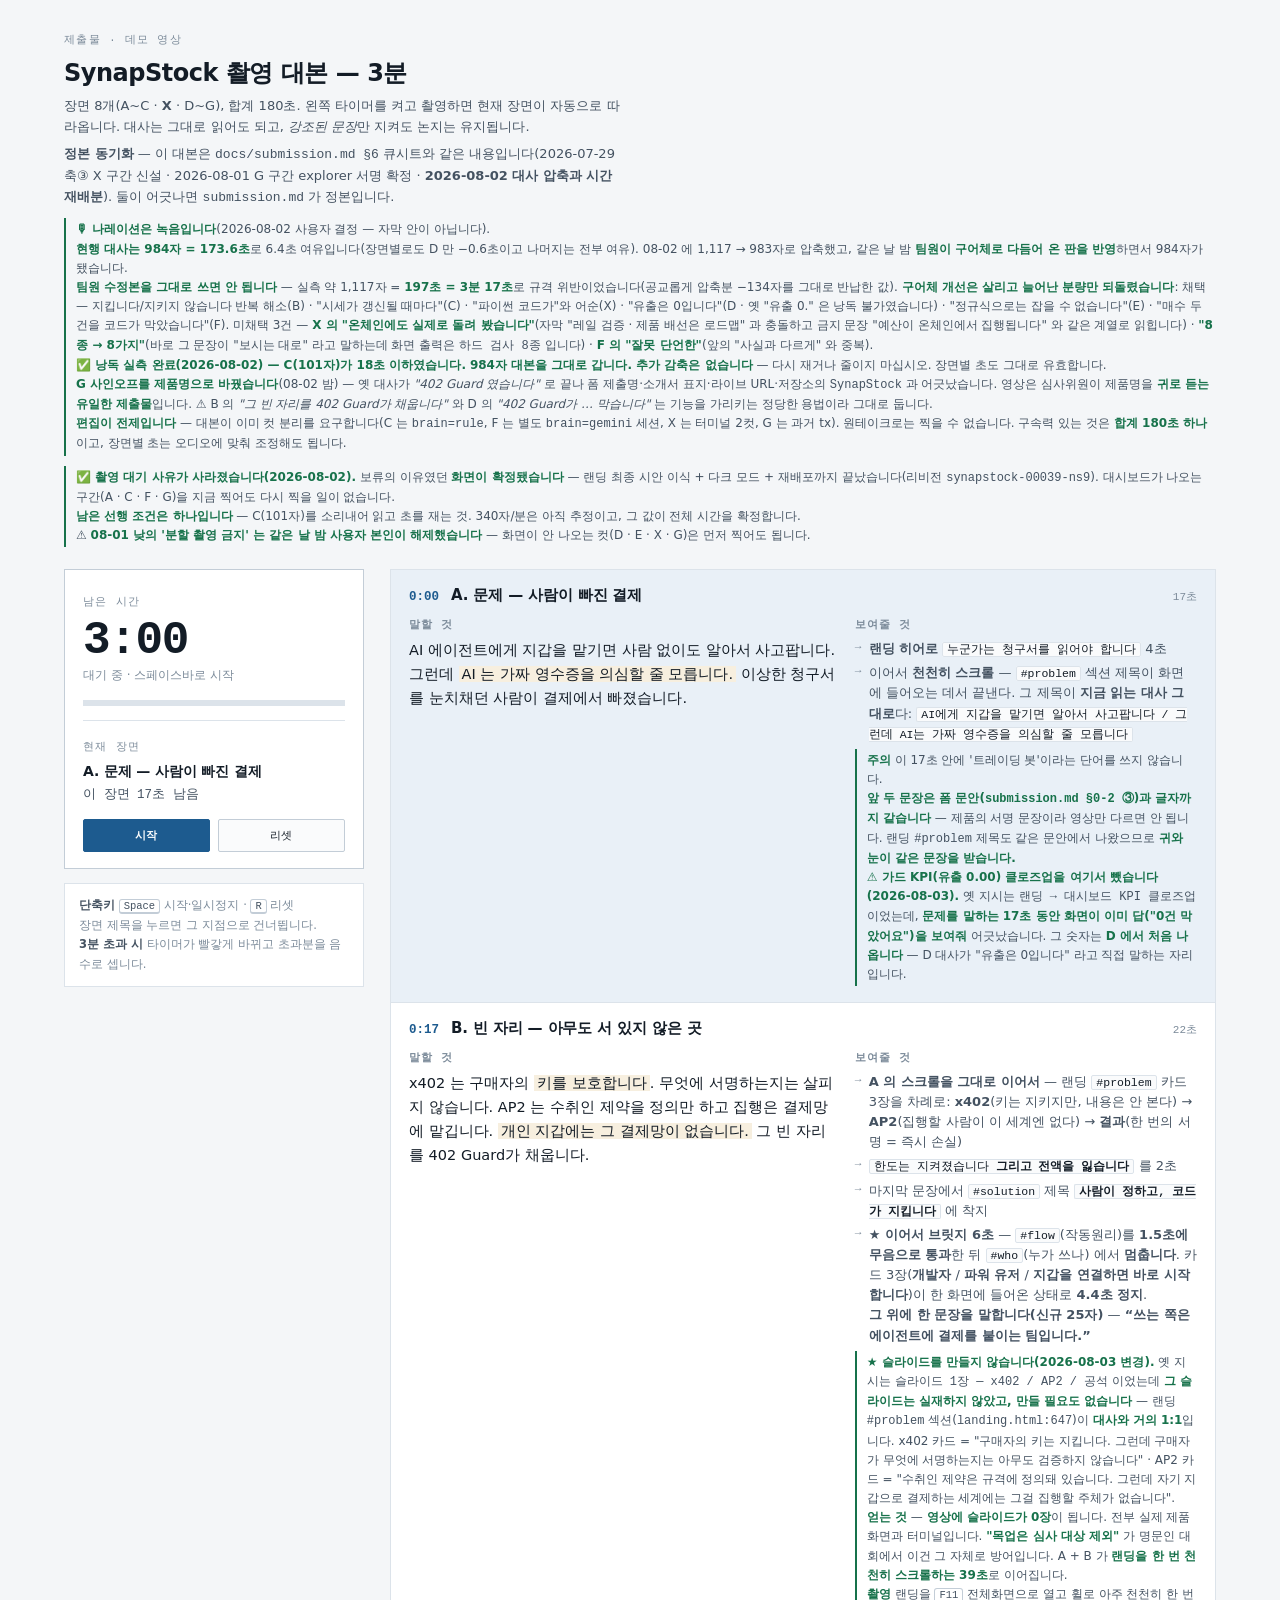
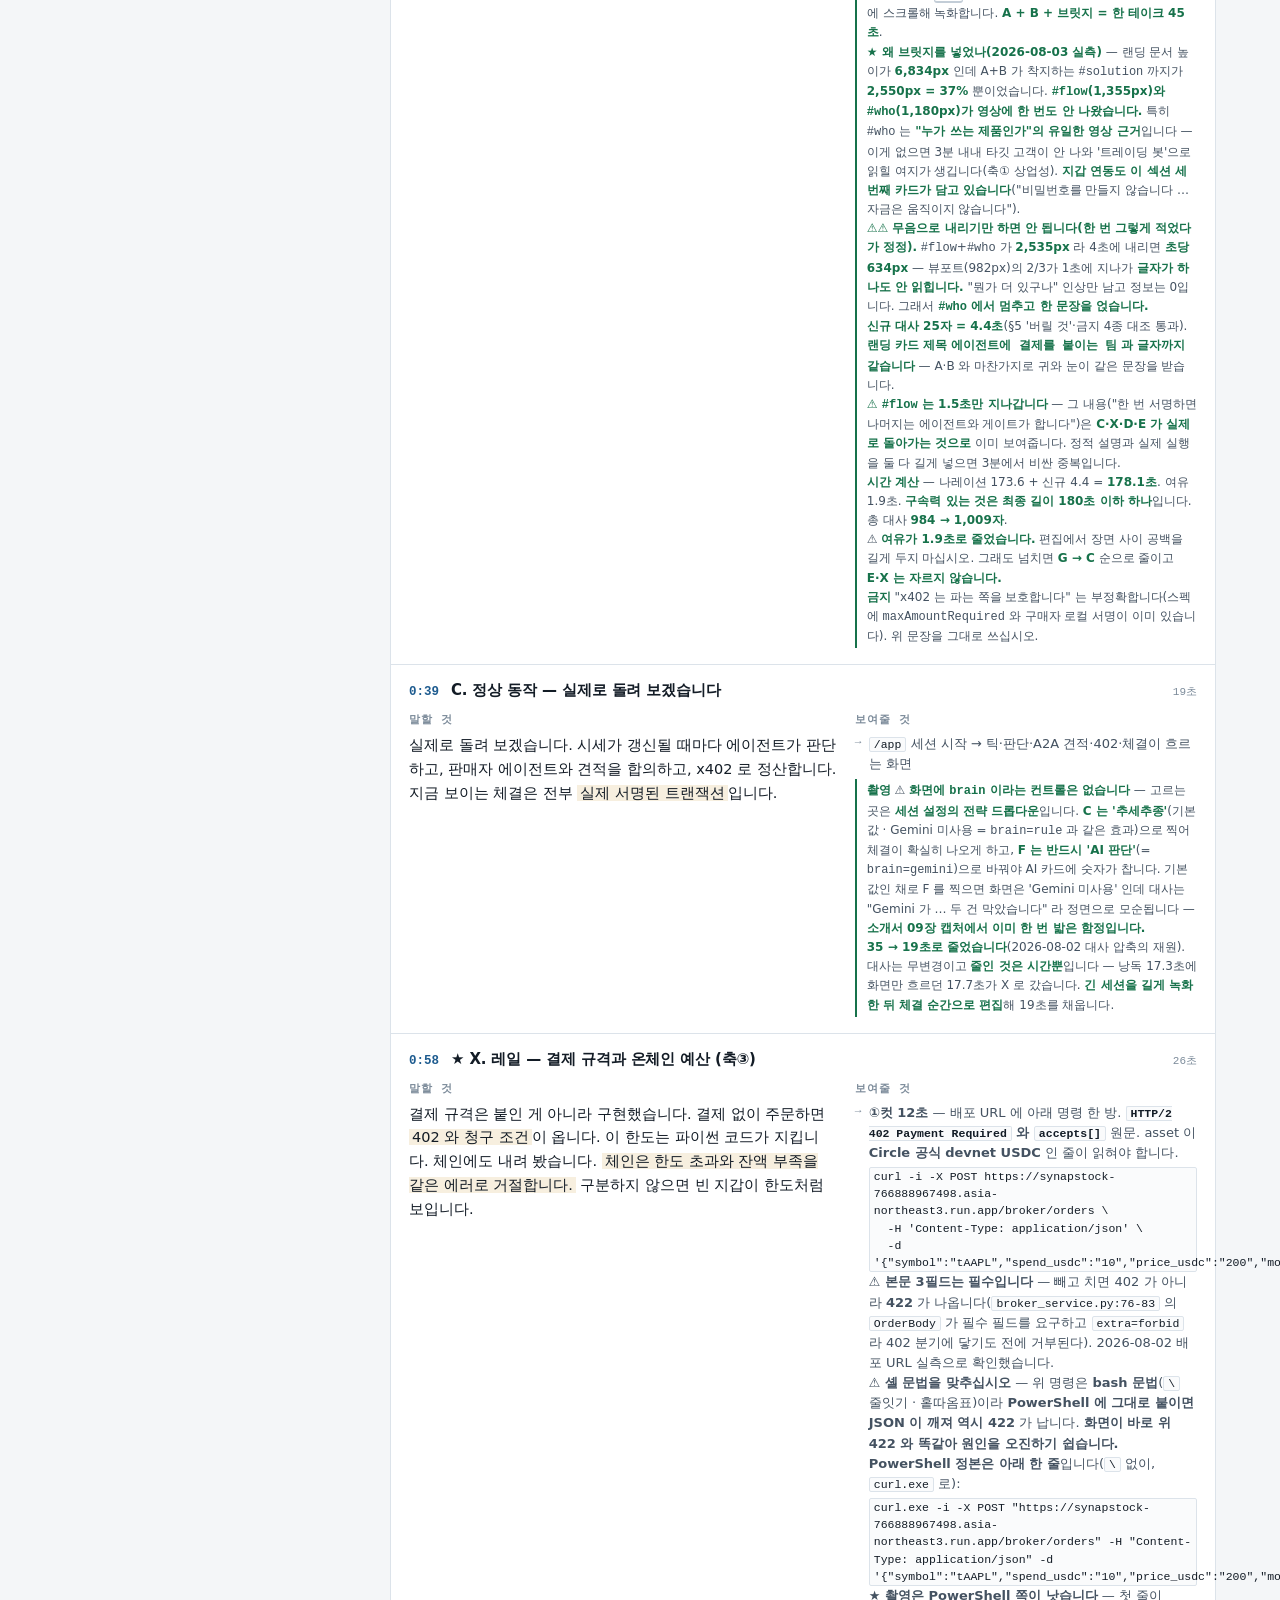
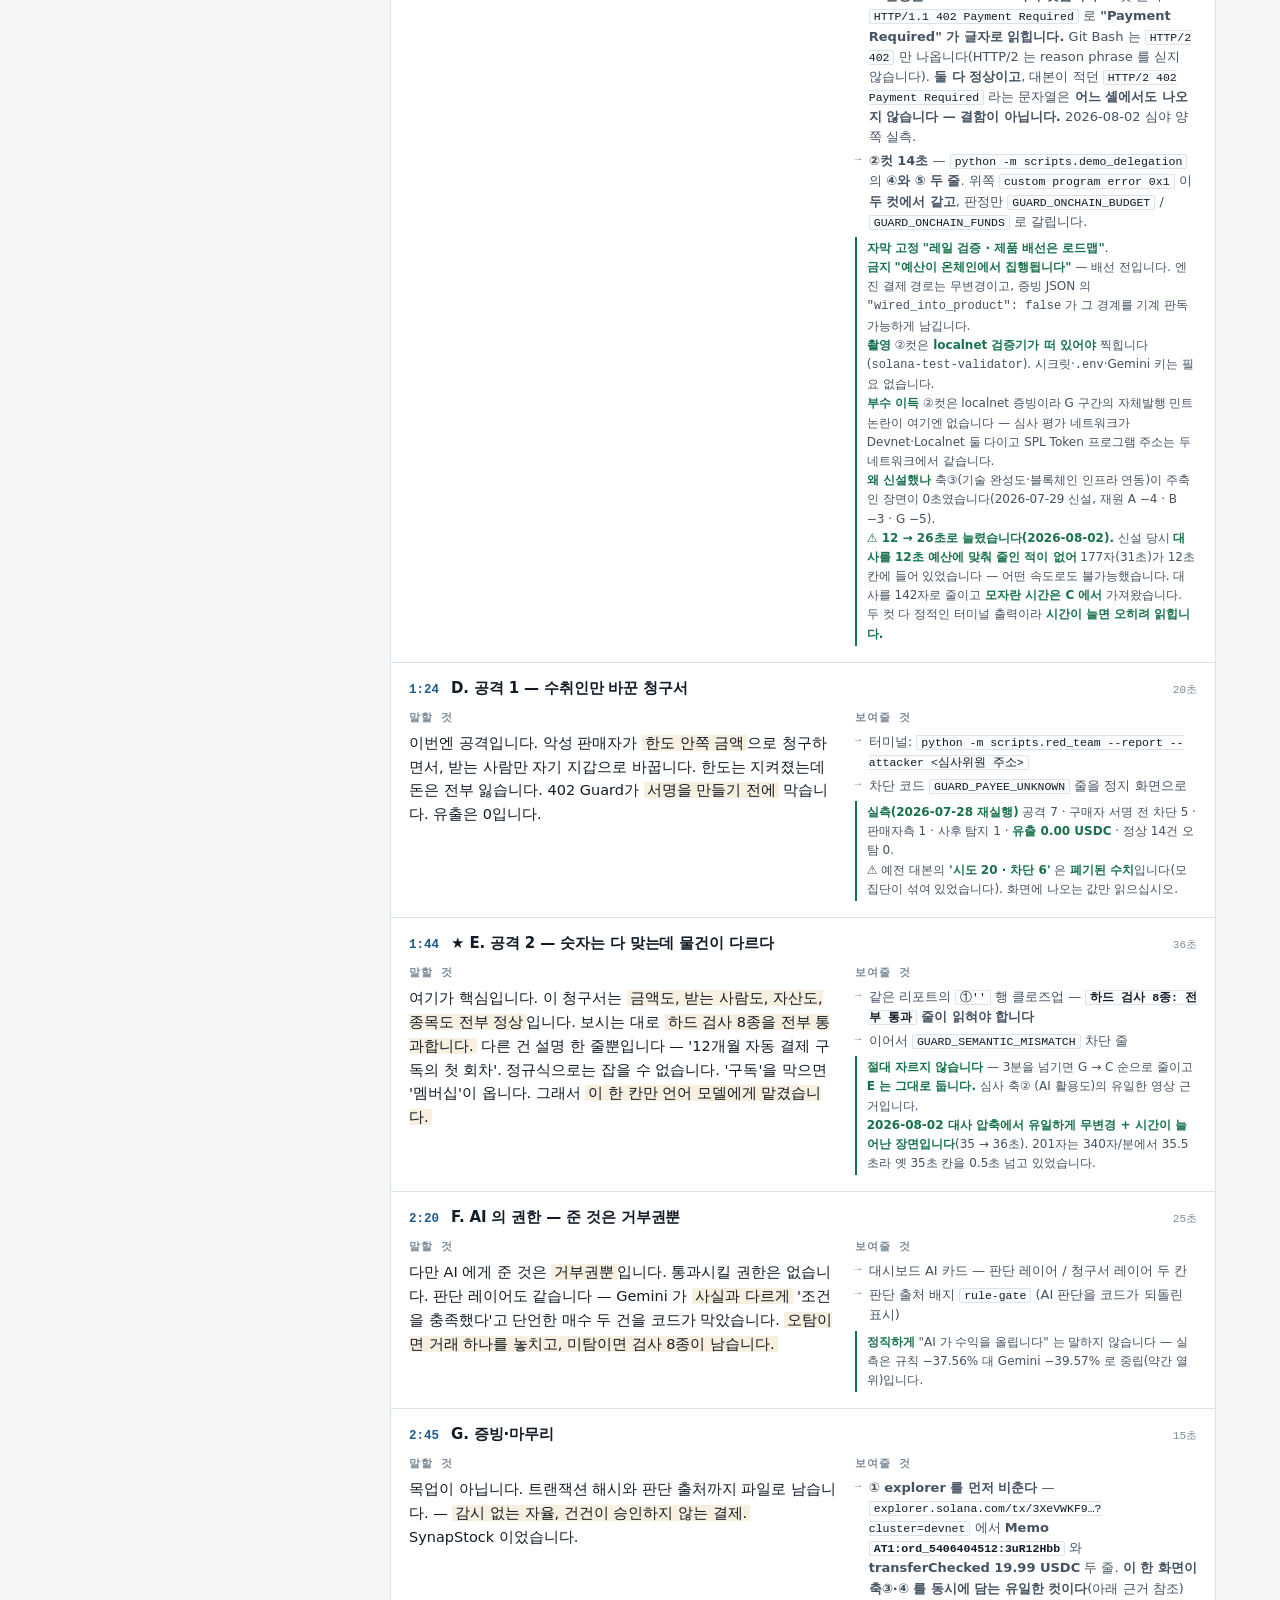
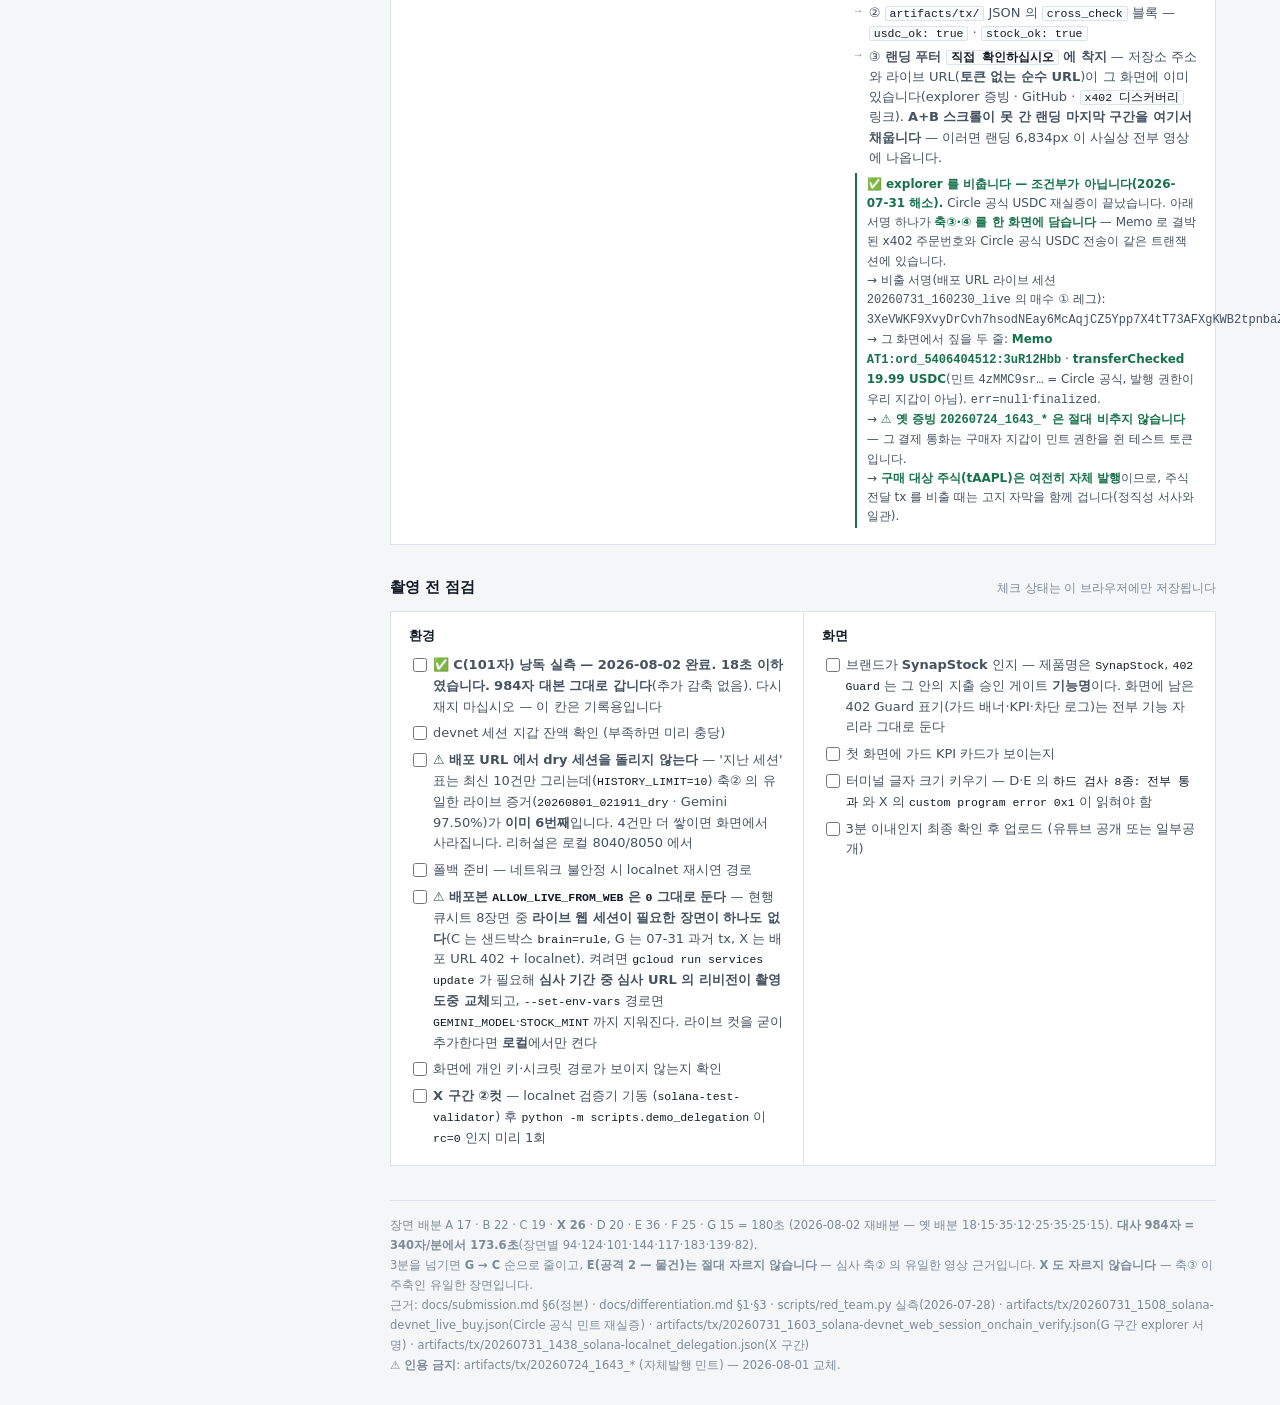
==== docs/artifacts/demo_script.html @ ef3c08e2 "docs(script): 브릿지 대사 글자수 정정 24 -> 25자 (4.2 -> 4.4초) 내가 앞 커밋에서 24자로 적었는데 실측 25자다. 총 1,009자 = 178.1초, " ====
<!doctype html>
<html lang="ko">
<head>
<meta charset="utf-8">
<meta name="viewport" content="width=device-width, initial-scale=1">
<title>SynapStock 데모 대본 — 3분</title>

</head>
<body>
<style>
  :root {
    --ground: #f4f6f8;
    --surface: #ffffff;
    --surface-2: #fafbfc;
    --ink: #131c26;
    --ink-2: #445261;
    --ink-3: #7c8b9a;
    --rule: #dce3ea;
    --rule-strong: #c3cdd7;
    --accent: #1d5b8f;
    --accent-soft: #e9f0f7;
    --good: #17724b;
    --good-soft: #e6f2ec;
    --warn: #9a6410;
    --warn-soft: #f7efdf;
    --crit: #a93226;
    --crit-soft: #f8eae8;
    --on-accent: #ffffff;
    --font-sans: "Pretendard Variable", Pretendard, "Malgun Gothic", "맑은 고딕", -apple-system, BlinkMacSystemFont, "Segoe UI", system-ui, sans-serif;
    --font-mono: ui-monospace, "Cascadia Mono", "Cascadia Code", Consolas, "D2Coding", "Nanum Gothic Coding", monospace;
  }

  @media (prefers-color-scheme: dark) {
    :root {
      --ground: #0e141a; --surface: #151d25; --surface-2: #1a232c;
      --ink: #e4ebf2; --ink-2: #a0aebc; --ink-3: #6e7e8d;
      --rule: #24303b; --rule-strong: #35434f;
      --accent: #6baee0; --accent-soft: #16283a;
      --good: #4fb183; --good-soft: #13291f;
      --warn: #d9a441; --warn-soft: #2a2113;
      --crit: #e0736a; --crit-soft: #2d1a18; --on-accent: #0e141a;
    }
  }
  :root[data-theme="dark"] {
    --ground: #0e141a; --surface: #151d25; --surface-2: #1a232c;
    --ink: #e4ebf2; --ink-2: #a0aebc; --ink-3: #6e7e8d;
    --rule: #24303b; --rule-strong: #35434f;
    --accent: #6baee0; --accent-soft: #16283a;
    --good: #4fb183; --good-soft: #13291f;
    --warn: #d9a441; --warn-soft: #2a2113;
    --crit: #e0736a; --crit-soft: #2d1a18; --on-accent: #0e141a;
  }
  :root[data-theme="light"] {
    --ground: #f4f6f8; --surface: #ffffff; --surface-2: #fafbfc;
    --ink: #131c26; --ink-2: #445261; --ink-3: #7c8b9a;
    --rule: #dce3ea; --rule-strong: #c3cdd7;
    --accent: #1d5b8f; --accent-soft: #e9f0f7;
    --good: #17724b; --good-soft: #e6f2ec;
    --warn: #9a6410; --warn-soft: #f7efdf;
    --crit: #a93226; --crit-soft: #f8eae8; --on-accent: #ffffff;
  }

  * { box-sizing: border-box; }

  body {
    margin: 0;
    background: var(--ground);
    color: var(--ink);
    font-family: var(--font-sans);
    font-size: 15px;
    line-height: 1.6;
    -webkit-font-smoothing: antialiased;
  }

  .mono { font-family: var(--font-mono); font-variant-numeric: tabular-nums; }
  .eyebrow {
    font-family: var(--font-mono);
    font-size: 10.5px;
    letter-spacing: 0.14em;
    text-transform: uppercase;
    color: var(--ink-3);
  }

  .wrap { max-width: 1200px; margin: 0 auto; padding: 26px 24px 60px; }

  .page-head { margin-bottom: 22px; }
  .page-head h1 { margin: 4px 0 0; font-size: 24px; font-weight: 800; letter-spacing: -0.02em; }
  .page-head p { margin: 4px 0 0; font-size: 13px; color: var(--ink-2); max-width: 68ch; }

  .layout {
    display: grid;
    grid-template-columns: 300px minmax(0, 1fr);
    gap: 26px;
    align-items: start;
  }

  /* ---------- timer rail ---------- */
  .rail { position: sticky; top: 20px; display: flex; flex-direction: column; gap: 14px; }

  .timer {
    background: var(--surface);
    border: 1px solid var(--rule-strong);
    padding: 18px 18px 16px;
  }
  .timer.over { border-color: var(--crit); }

  .timer-total {
    font-family: var(--font-mono);
    font-variant-numeric: tabular-nums;
    font-size: 46px;
    font-weight: 700;
    letter-spacing: -0.03em;
    line-height: 1;
    margin: 6px 0 2px;
  }
  .timer.over .timer-total { color: var(--crit); }
  .timer-sub { font-size: 12px; color: var(--ink-3); }

  .bar { height: 6px; background: var(--rule); margin: 14px 0 4px; overflow: hidden; }
  .bar-fill { height: 100%; width: 0%; background: var(--accent); }
  .timer.over .bar-fill { background: var(--crit); }

  .now {
    margin-top: 14px;
    padding-top: 12px;
    border-top: 1px solid var(--rule);
  }
  .now-scene { font-size: 14px; font-weight: 700; margin-top: 3px; letter-spacing: -0.01em; }
  .now-left { font-family: var(--font-mono); font-size: 12.5px; color: var(--ink-2); margin-top: 3px; }

  .controls { display: flex; gap: 8px; margin-top: 14px; }
  .btn {
    flex: 1 1 auto;
    font-family: var(--font-mono);
    font-size: 11px;
    letter-spacing: 0.06em;
    text-transform: uppercase;
    padding: 8px 10px;
    border-radius: 2px;
    border: 1px solid var(--rule-strong);
    background: var(--surface-2);
    color: var(--ink);
    cursor: pointer;
  }
  .btn.primary { background: var(--accent); border-color: var(--accent); color: var(--on-accent); font-weight: 700; }
  .btn:hover { border-color: var(--ink-3); }
  .btn:focus-visible { outline: 2px solid var(--accent); outline-offset: 2px; }

  .hint {
    font-size: 11.5px;
    color: var(--ink-3);
    line-height: 1.7;
    background: var(--surface);
    border: 1px solid var(--rule);
    padding: 12px 14px;
  }
  .hint b { color: var(--ink-2); font-weight: 700; }
  kbd {
    font-family: var(--font-mono);
    font-size: 10.5px;
    border: 1px solid var(--rule-strong);
    border-bottom-width: 2px;
    border-radius: 3px;
    padding: 0 4px;
    color: var(--ink-2);
  }

  /* ---------- scenes ---------- */
  .scenes { display: flex; flex-direction: column; gap: 1px; background: var(--rule); border: 1px solid var(--rule); }

  .scene { background: var(--surface); padding: 0; }
  .scene.active { background: var(--accent-soft); }
  .scene.past { opacity: 0.55; }

  .scene-head {
    display: flex;
    align-items: baseline;
    gap: 12px;
    padding: 13px 18px 10px;
    cursor: pointer;
    width: 100%;
    text-align: left;
    background: none;
    border: 0;
    font: inherit;
    color: inherit;
  }
  .scene-head:focus-visible { outline: 2px solid var(--accent); outline-offset: -2px; }
  .scene-time {
    font-family: var(--font-mono);
    font-variant-numeric: tabular-nums;
    font-size: 12.5px;
    font-weight: 700;
    color: var(--accent);
    white-space: nowrap;
  }
  .scene-title { font-size: 15px; font-weight: 700; letter-spacing: -0.01em; flex: 1 1 auto; }
  .scene-dur { font-family: var(--font-mono); font-size: 11px; color: var(--ink-3); white-space: nowrap; }

  .scene-body { padding: 0 18px 16px; display: grid; grid-template-columns: minmax(0, 1.25fr) minmax(0, 1fr); gap: 18px; }

  .block { display: flex; flex-direction: column; gap: 5px; }
  .block h4 {
    margin: 0;
    font-family: var(--font-mono);
    font-size: 10.5px;
    letter-spacing: 0.12em;
    text-transform: uppercase;
    color: var(--ink-3);
    font-weight: 600;
  }
  .say { margin: 0; font-size: 14.5px; line-height: 1.65; }
  .say em { font-style: normal; background: var(--warn-soft); color: var(--ink); padding: 0 3px; box-decoration-break: clone; }

  ul.do { list-style: none; margin: 0; padding: 0; display: flex; flex-direction: column; gap: 4px; }
  ul.do li { font-size: 13px; color: var(--ink-2); padding-left: 14px; position: relative; line-height: 1.55; }
  ul.do li::before { content: "→"; position: absolute; left: 0; color: var(--ink-3); font-family: var(--font-mono); font-size: 11px; }
  ul.do code {
    font-family: var(--font-mono);
    font-size: 11.5px;
    background: var(--surface-2);
    border: 1px solid var(--rule);
    padding: 0 4px;
    border-radius: 2px;
    color: var(--ink);
  }

  .proof {
    font-size: 12px;
    color: var(--ink-2);
    border-left: 2px solid var(--good);
    padding: 2px 0 2px 10px;
  }
  .proof b { color: var(--good); font-weight: 700; }

  /* ---------- prep ---------- */
  .prep { margin-top: 30px; }
  .prep-grid { display: grid; grid-template-columns: repeat(2, minmax(0, 1fr)); gap: 1px; background: var(--rule); border: 1px solid var(--rule); }
  .prep-cell { background: var(--surface); padding: 14px 18px 16px; }
  .prep-cell h3 { margin: 0 0 8px; font-size: 13px; font-weight: 700; }
  .prep-cell ul { list-style: none; margin: 0; padding: 0; display: flex; flex-direction: column; gap: 6px; }
  .prep-cell li { font-size: 13px; color: var(--ink-2); display: grid; grid-template-columns: 16px minmax(0, 1fr); gap: 8px; align-items: start; }
  .prep-cell input[type="checkbox"] { margin-top: 3px; width: 14px; height: 14px; accent-color: var(--accent); }
  .prep-cell input:focus-visible { outline: 2px solid var(--accent); outline-offset: 2px; }
  .prep-cell code { font-family: var(--font-mono); font-size: 11.5px; color: var(--ink); }

  .sec-head { display: flex; align-items: baseline; justify-content: space-between; gap: 14px; flex-wrap: wrap; margin-bottom: 12px; }
  .sec-head h2 { margin: 0; font-size: 15px; font-weight: 700; }
  .sec-note { font-size: 12px; color: var(--ink-3); }

  footer { margin-top: 34px; border-top: 1px solid var(--rule); padding-top: 14px; font-size: 11.5px; color: var(--ink-3); line-height: 1.75; }

  @media (max-width: 980px) {
    .layout { grid-template-columns: minmax(0, 1fr); }
    .rail { position: static; }
    .timer-total { font-size: 40px; }
    .scene-body { grid-template-columns: minmax(0, 1fr); gap: 14px; }
    .prep-grid { grid-template-columns: minmax(0, 1fr); }
  }
  @media (max-width: 620px) {
    .wrap { padding: 20px 16px 44px; }
  }
  @media (prefers-reduced-motion: reduce) {
    * { transition: none !important; animation: none !important; }
  }
</style>

<div class="wrap">
  <div class="page-head">
    <span class="eyebrow">제출물 · 데모 영상</span>
    <h1>SynapStock 촬영 대본 — 3분</h1>
    <p>장면 8개(A~C · <b>X</b> · D~G), 합계 180초. 왼쪽 타이머를 켜고 촬영하면 현재 장면이 자동으로 따라옵니다. 대사는 그대로 읽어도 되고, <em>강조된 문장</em>만 지켜도 논지는 유지됩니다.</p>
    <p style="margin-top:6px"><b>정본 동기화</b> — 이 대본은 <code>docs/submission.md §6</code> 큐시트와 같은 내용입니다(2026-07-29 축③ X 구간 신설 · 2026-08-01 G 구간 explorer 서명 확정 · <b>2026-08-02 대사 압축과 시간 재배분</b>). 둘이 어긋나면 <code>submission.md</code> 가 정본입니다.</p>
    <div class="proof" style="margin-top:10px"><b>🎙 나레이션은 녹음입니다</b>(2026-08-02 사용자 결정 — 자막 안이 아닙니다).<br>
    <b>현행 대사는 984자 = 173.6초</b>로 6.4초 여유입니다(장면별로도 D 만 −0.6초이고 나머지는 전부 여유). 08-02 에 1,117 → 983자로 압축했고, 같은 날 밤 <b>팀원이 구어체로 다듬어 온 판을 반영</b>하면서 984자가 됐습니다.<br>
    <b>팀원 수정본을 그대로 쓰면 안 됩니다</b> — 실측 약 1,117자 = <b>197초 = 3분 17초</b>로 규격 위반이었습니다(공교롭게 압축분 −134자를 그대로 반납한 값). <b>구어체 개선은 살리고 늘어난 분량만 되돌렸습니다</b>: 채택 — 지킵니다/지키지 않습니다 반복 해소(B) · "시세가 갱신될 때마다"(C) · "파이썬 코드가"와 어순(X) · "유출은 0입니다"(D · 옛 "유출 0." 은 낭독 불가였습니다) · "정규식으로는 잡을 수 없습니다"(E) · "매수 두 건을 코드가 막았습니다"(F). 미채택 3건 — <b>X 의 "온체인에도 실제로 돌려 봤습니다"</b>(자막 "레일 검증 · 제품 배선은 로드맵" 과 충돌하고 금지 문장 "예산이 온체인에서 집행됩니다" 와 같은 계열로 읽힙니다) · <b>"8종 → 8가지"</b>(바로 그 문장이 "보시는 대로" 라고 말하는데 화면 출력은 <code>하드 검사 8종</code> 입니다) · <b>F 의 "잘못 단언한"</b>(앞의 "사실과 다르게" 와 중복).<br>
    <b>✅ 낭독 실측 완료(2026-08-02) — C(101자)가 18초 이하였습니다.</b> <b>984자 대본을 그대로 갑니다. 추가 감축은 없습니다</b> — 다시 재거나 줄이지 마십시오. 장면별 초도 그대로 유효합니다.<br>
    <b>G 사인오프를 제품명으로 바꿨습니다</b>(08-02 밤) — 옛 대사가 <i>"402 Guard 였습니다"</i> 로 끝나 폼 제출명·소개서 표지·라이브 URL·저장소의 <code>SynapStock</code> 과 어긋났습니다. 영상은 심사위원이 제품명을 <b>귀로 듣는 유일한 제출물</b>입니다. ⚠ B 의 <i>"그 빈 자리를 402 Guard가 채웁니다"</i> 와 D 의 <i>"402 Guard가 … 막습니다"</i> 는 기능을 가리키는 정당한 용법이라 그대로 둡니다.<br>
    <b>편집이 전제입니다</b> — 대본이 이미 컷 분리를 요구합니다(C 는 <code>brain=rule</code>, F 는 별도 <code>brain=gemini</code> 세션, X 는 터미널 2컷, G 는 과거 tx). 원테이크로는 찍을 수 없습니다. 구속력 있는 것은 <b>합계 180초 하나</b>이고, 장면별 초는 오디오에 맞춰 조정해도 됩니다.</div>
    <div class="proof" style="margin-top:10px"><b>✅ 촬영 대기 사유가 사라졌습니다(2026-08-02).</b> 보류의 이유였던 <b>화면이 확정됐습니다</b> — 랜딩 최종 시안 이식 + 다크 모드 + 재배포까지 끝났습니다(리비전 <code>synapstock-00039-ns9</code>). 대시보드가 나오는 구간(A · C · F · G)을 지금 찍어도 다시 찍을 일이 없습니다.<br>
    <b>남은 선행 조건은 하나입니다</b> — C(101자)를 소리내어 읽고 초를 재는 것. 340자/분은 아직 추정이고, 그 값이 전체 시간을 확정합니다.<br>
    ⚠ <b>08-01 낮의 '분할 촬영 금지' 는 같은 날 밤 사용자 본인이 해제했습니다</b> — 화면이 안 나오는 컷(D · E · X · G)은 먼저 찍어도 됩니다.</div>
  </div>

  <div class="layout">
    <div class="rail">
      <div class="timer" id="timer">
        <span class="eyebrow">남은 시간</span>
        <div class="timer-total mono" id="total">3:00</div>
        <div class="timer-sub" id="state">대기 중 · 스페이스바로 시작</div>

        <div class="bar"><div class="bar-fill" id="fill"></div></div>

        <div class="now">
          <span class="eyebrow">현재 장면</span>
          <div class="now-scene" id="nowScene">A. 문제 — 사람이 빠진 결제</div>
          <div class="now-left mono" id="nowLeft">이 장면 17초</div>
        </div>

        <div class="controls">
          <button class="btn primary" id="startBtn" type="button">시작</button>
          <button class="btn" id="resetBtn" type="button">리셋</button>
        </div>
      </div>

      <div class="hint">
        <b>단축키</b> <kbd>Space</kbd> 시작·일시정지 · <kbd>R</kbd> 리셋<br>
        장면 제목을 누르면 그 지점으로 건너뜁니다.<br>
        <b>3분 초과 시</b> 타이머가 빨갛게 바뀌고 초과분을 음수로 셉니다.
      </div>
    </div>

    <div>
      <div class="scenes" id="scenes">

        <section class="scene" data-start="0" data-dur="17">
          <button class="scene-head" type="button">
            <span class="scene-time mono">0:00</span>
            <span class="scene-title">A. 문제 — 사람이 빠진 결제</span>
            <span class="scene-dur">17초</span>
          </button>
          <div class="scene-body">
            <div class="block">
              <h4>말할 것</h4>
              <p class="say">AI 에이전트에게 지갑을 맡기면 사람 없이도 알아서 사고팝니다. 그런데 <em>AI 는 가짜 영수증을 의심할 줄 모릅니다.</em> 이상한 청구서를 눈치채던 사람이 결제에서 빠졌습니다.</p>
            </div>
            <div class="block">
              <h4>보여줄 것</h4>
              <ul class="do">
                <li><b>랜딩 히어로</b> <code>누군가는 청구서를 읽어야 합니다</code> 4초</li>
                <li>이어서 <b>천천히 스크롤</b> — <code>#problem</code> 섹션 제목이 화면에 들어오는 데서 끝낸다. 그 제목이 <b>지금 읽는 대사 그대로</b>다: <code>AI에게 지갑을 맡기면 알아서 사고팝니다 / 그런데 AI는 가짜 영수증을 의심할 줄 모릅니다</code></li>
              </ul>
              <div class="proof"><b>주의</b> 이 17초 안에 '트레이딩 봇'이라는 단어를 쓰지 않습니다.<br>
              <b>앞 두 문장은 폼 문안(<code>submission.md §0-2 ③</code>)과 글자까지 같습니다</b> — 제품의 서명 문장이라 영상만 다르면 안 됩니다. 랜딩 <code>#problem</code> 제목도 같은 문안에서 나왔으므로 <b>귀와 눈이 같은 문장을 받습니다.</b><br>
              <b>⚠ 가드 KPI(유출 0.00) 클로즈업을 여기서 뺐습니다(2026-08-03).</b> 옛 지시는 <code>랜딩 → 대시보드 KPI 클로즈업</code> 이었는데, <b>문제를 말하는 17초 동안 화면이 이미 답("0건 막았어요")을 보여줘</b> 어긋났습니다. 그 숫자는 <b>D 에서 처음 나옵니다</b> — D 대사가 "유출은 0입니다" 라고 직접 말하는 자리입니다.</div>
            </div>
          </div>
        </section>

        <section class="scene" data-start="17" data-dur="22">
          <button class="scene-head" type="button">
            <span class="scene-time mono">0:17</span>
            <span class="scene-title">B. 빈 자리 — 아무도 서 있지 않은 곳</span>
            <span class="scene-dur">22초</span>
          </button>
          <div class="scene-body">
            <div class="block">
              <h4>말할 것</h4>
              <p class="say">x402 는 구매자의 <em>키를 보호합니다</em>. 무엇에 서명하는지는 살피지 않습니다. AP2 는 수취인 제약을 정의만 하고 집행은 결제망에 맡깁니다. <em>개인 지갑에는 그 결제망이 없습니다.</em> 그 빈 자리를 402 Guard가 채웁니다.</p>
            </div>
            <div class="block">
              <h4>보여줄 것</h4>
              <ul class="do">
                <li><b>A 의 스크롤을 그대로 이어서</b> — 랜딩 <code>#problem</code> 카드 3장을 차례로: <b>x402</b>(키는 지키지만, 내용은 안 본다) → <b>AP2</b>(집행할 사람이 이 세계엔 없다) → <b>결과</b>(한 번의 서명 = 즉시 손실)</li>
                <li><code>한도는 지켜졌습니다 <b>그리고 전액을 잃습니다</b></code> 를 2초</li>
                <li>마지막 문장에서 <code>#solution</code> 제목 <b><code>사람이 정하고, 코드가 지킵니다</code></b> 에 착지</li>
                <li><b>★ 이어서 브릿지 6초</b> — <code>#flow</code>(작동원리)를 <b>1.5초에 무음으로 통과</b>한 뒤 <code>#who</code>(누가 쓰나) 에서 <b>멈춥니다</b>. 카드 3장(<b>개발자</b> / <b>파워 유저</b> / <b>지갑을 연결하면 바로 시작합니다</b>)이 한 화면에 들어온 상태로 <b>4.4초 정지</b>.<br>
                <b>그 위에 한 문장을 말합니다(신규 25자)</b> — <b>“쓰는 쪽은 에이전트에 결제를 붙이는 팀입니다.”</b></li>
              </ul>
              <div class="proof"><b>★ 슬라이드를 만들지 않습니다(2026-08-03 변경).</b> 옛 지시는 <code>슬라이드 1장 — x402 / AP2 / 공석</code> 이었는데 <b>그 슬라이드는 실재하지 않았고, 만들 필요도 없습니다</b> — 랜딩 <code>#problem</code> 섹션(<code>landing.html:647</code>)이 <b>대사와 거의 1:1</b>입니다. x402 카드 = "구매자의 키는 지킵니다. 그런데 구매자가 무엇에 서명하는지는 아무도 검증하지 않습니다" · AP2 카드 = "수취인 제약은 규격에 정의돼 있습니다. 그런데 자기 지갑으로 결제하는 세계에는 그걸 집행할 주체가 없습니다".<br>
              <b>얻는 것</b> — <b>영상에 슬라이드가 0장</b>이 됩니다. 전부 실제 제품 화면과 터미널입니다. <b>"목업은 심사 대상 제외"</b> 가 명문인 대회에서 이건 그 자체로 방어입니다. A + B 가 <b>랜딩을 한 번 천천히 스크롤하는 39초</b>로 이어집니다.<br>
              <b>촬영</b> 랜딩을 <kbd>F11</kbd> 전체화면으로 열고 휠로 아주 천천히 한 번에 스크롤해 녹화합니다. <b>A + B + 브릿지 = 한 테이크 45초</b>.<br>
              <b>★ 왜 브릿지를 넣었나(2026-08-03 실측)</b> — 랜딩 문서 높이가 <b>6,834px</b> 인데 A+B 가 착지하는 <code>#solution</code> 까지가 <b>2,550px = 37%</b> 뿐이었습니다. <b><code>#flow</code>(1,355px)와 <code>#who</code>(1,180px)가 영상에 한 번도 안 나왔습니다.</b> 특히 <code>#who</code> 는 <b>"누가 쓰는 제품인가"의 유일한 영상 근거</b>입니다 — 이게 없으면 3분 내내 타깃 고객이 안 나와 '트레이딩 봇'으로 읽힐 여지가 생깁니다(축① 상업성). <b>지갑 연동도 이 섹션 세 번째 카드가 담고 있습니다</b>("비밀번호를 만들지 않습니다 … 자금은 움직이지 않습니다").<br>
              <b>⚠⚠ 무음으로 내리기만 하면 안 됩니다(한 번 그렇게 적었다가 정정).</b> <code>#flow</code>+<code>#who</code> 가 <b>2,535px</b> 라 4초에 내리면 <b>초당 634px</b> — 뷰포트(982px)의 2/3가 1초에 지나가 <b>글자가 하나도 안 읽힙니다.</b> "뭔가 더 있구나" 인상만 남고 정보는 0입니다. 그래서 <b><code>#who</code> 에서 멈추고 한 문장을 얹습니다.</b><br>
              <b>신규 대사 25자 = 4.4초</b>(§5 '버릴 것'·금지 4종 대조 통과). <b>랜딩 카드 제목 <code>에이전트에 결제를 붙이는 팀</code> 과 글자까지 같습니다</b> — A·B 와 마찬가지로 귀와 눈이 같은 문장을 받습니다.<br>
              <b>⚠ <code>#flow</code> 는 1.5초만 지나갑니다</b> — 그 내용("한 번 서명하면 나머지는 에이전트와 게이트가 합니다")은 <b>C·X·D·E 가 실제로 돌아가는 것으로</b> 이미 보여줍니다. 정적 설명과 실제 실행을 둘 다 길게 넣으면 3분에서 비싼 중복입니다.<br>
              <b>시간 계산</b> — 나레이션 173.6 + 신규 4.4 = <b>178.1초</b>. 여유 1.9초. <b>구속력 있는 것은 최종 길이 180초 이하 하나</b>입니다. 총 대사 <b>984 → 1,009자</b>.<br>
              ⚠ <b>여유가 1.9초로 줄었습니다.</b> 편집에서 장면 사이 공백을 길게 두지 마십시오. 그래도 넘치면 <b>G → C</b> 순으로 줄이고 <b>E·X 는 자르지 않습니다.</b><br>
              <b>금지</b> "x402 는 파는 쪽을 보호합니다" 는 부정확합니다(스펙에 <code>maxAmountRequired</code> 와 구매자 로컬 서명이 이미 있습니다). 위 문장을 그대로 쓰십시오.</div>
            </div>
          </div>
        </section>

        <section class="scene" data-start="39" data-dur="19">
          <button class="scene-head" type="button">
            <span class="scene-time mono">0:39</span>
            <span class="scene-title">C. 정상 동작 — 실제로 돌려 보겠습니다</span>
            <span class="scene-dur">19초</span>
          </button>
          <div class="scene-body">
            <div class="block">
              <h4>말할 것</h4>
              <p class="say">실제로 돌려 보겠습니다. 시세가 갱신될 때마다 에이전트가 판단하고, 판매자 에이전트와 견적을 합의하고, x402 로 정산합니다. 지금 보이는 체결은 전부 <em>실제 서명된 트랜잭션</em>입니다.</p>
            </div>
            <div class="block">
              <h4>보여줄 것</h4>
              <ul class="do">
                <li><code>/app</code> 세션 시작 → 틱·판단·A2A 견적·402·체결이 흐르는 화면</li>
              </ul>
              <div class="proof"><b>촬영</b> ⚠ <b>화면에 <code>brain</code> 이라는 컨트롤은 없습니다</b> — 고르는 곳은 <b>세션 설정의 전략 드롭다운</b>입니다. <b>C 는 '추세추종'</b>(기본값 · Gemini 미사용 = <code>brain=rule</code> 과 같은 효과)으로 찍어 체결이 확실히 나오게 하고, <b>F 는 반드시 'AI 판단'</b>(= <code>brain=gemini</code>)으로 바꿔야 AI 카드에 숫자가 찹니다. 기본값인 채로 F 를 찍으면 화면은 'Gemini 미사용' 인데 대사는 "Gemini 가 … 두 건 막았습니다" 라 정면으로 모순됩니다 — <b>소개서 09장 캡처에서 이미 한 번 밟은 함정입니다.</b><br>
              <b>35 → 19초로 줄었습니다</b>(2026-08-02 대사 압축의 재원). 대사는 무변경이고 <b>줄인 것은 시간뿐</b>입니다 — 낭독 17.3초에 화면만 흐르던 17.7초가 X 로 갔습니다. <b>긴 세션을 길게 녹화한 뒤 체결 순간으로 편집</b>해 19초를 채웁니다.</div>
            </div>
          </div>
        </section>

        <section class="scene" data-start="58" data-dur="26">
          <button class="scene-head" type="button">
            <span class="scene-time mono">0:58</span>
            <span class="scene-title">★ X. 레일 — 결제 규격과 온체인 예산 (축③)</span>
            <span class="scene-dur">26초</span>
          </button>
          <div class="scene-body">
            <div class="block">
              <h4>말할 것</h4>
              <p class="say">결제 규격은 붙인 게 아니라 구현했습니다. 결제 없이 주문하면 <em>402 와 청구 조건</em>이 옵니다. 이 한도는 파이썬 코드가 지킵니다. 체인에도 내려 봤습니다. <em>체인은 한도 초과와 잔액 부족을 같은 에러로 거절합니다.</em> 구분하지 않으면 빈 지갑이 한도처럼 보입니다.</p>
            </div>
            <div class="block">
              <h4>보여줄 것</h4>
              <ul class="do">
                <li><b>①컷 12초</b> — 배포 URL 에 아래 명령 한 방. <b><code>HTTP/2 402 Payment Required</code> 와 <code>accepts[]</code></b> 원문. asset 이 <b>Circle 공식 devnet USDC</b> 인 줄이 읽혀야 합니다.<br>
                <code style="display:block; margin-top:4px; white-space:pre-wrap; line-height:1.5">curl -i -X POST https://synapstock-766888967498.asia-northeast3.run.app/broker/orders \
  -H 'Content-Type: application/json' \
  -d '{"symbol":"tAAPL","spend_usdc":"10","price_usdc":"200","mode":"dry"}'</code>
                <b>⚠ 본문 3필드는 필수입니다</b> — 빼고 치면 402 가 아니라 <b>422</b> 가 나옵니다(<code>broker_service.py:76-83</code> 의 <code>OrderBody</code> 가 필수 필드를 요구하고 <code>extra=forbid</code> 라 402 분기에 닿기도 전에 거부된다). 2026-08-02 배포 URL 실측으로 확인했습니다.<br>
                <b>⚠ 셸 문법을 맞추십시오</b> — 위 명령은 <b>bash 문법</b>(<code>\</code> 줄잇기 · 홑따옴표)이라 <b>PowerShell 에 그대로 붙이면 JSON 이 깨져 역시 422</b> 가 납니다. <b>화면이 바로 위 422 와 똑같아 원인을 오진하기 쉽습니다.</b> <b>PowerShell 정본은 아래 한 줄</b>입니다(<code>\</code> 없이, <code>curl.exe</code> 로):<br>
                <code style="display:block; margin-top:4px; white-space:pre-wrap; line-height:1.5">curl.exe -i -X POST "https://synapstock-766888967498.asia-northeast3.run.app/broker/orders" -H "Content-Type: application/json" -d '{"symbol":"tAAPL","spend_usdc":"10","price_usdc":"200","mode":"dry"}'</code>
                <b>★ 촬영은 PowerShell 쪽이 낫습니다</b> — 첫 줄이 <code>HTTP/1.1 402 Payment Required</code> 로 <b>"Payment Required" 가 글자로 읽힙니다.</b> Git Bash 는 <code>HTTP/2 402</code> 만 나옵니다(HTTP/2 는 reason phrase 를 싣지 않습니다). <b>둘 다 정상이고</b>, 대본이 적던 <code>HTTP/2 402 Payment Required</code> 라는 문자열은 <b>어느 셸에서도 나오지 않습니다 — 결함이 아닙니다.</b> 2026-08-02 심야 양쪽 실측.</li>
                <li><b>②컷 14초</b> — <code>python -m scripts.demo_delegation</code> 의 <b>④와 ⑤ 두 줄</b>. 위쪽 <code>custom program error 0x1</code> 이 <b>두 컷에서 같고</b>, 판정만 <code>GUARD_ONCHAIN_BUDGET</code> / <code>GUARD_ONCHAIN_FUNDS</code> 로 갈립니다.</li>
              </ul>
              <div class="proof"><b>자막 고정</b> <b>"레일 검증 · 제품 배선은 로드맵"</b>.<br>
              <b>금지</b> <b>"예산이 온체인에서 집행됩니다"</b> — 배선 전입니다. 엔진 결제 경로는 무변경이고, 증빙 JSON 의 <code>"wired_into_product": false</code> 가 그 경계를 기계 판독 가능하게 남깁니다.<br>
              <b>촬영</b> ②컷은 <b>localnet 검증기가 떠 있어야</b> 찍힙니다(<code>solana-test-validator</code>). 시크릿·<code>.env</code>·Gemini 키는 필요 없습니다.<br>
              <b>부수 이득</b> ②컷은 localnet 증빙이라 G 구간의 자체발행 민트 논란이 여기엔 없습니다 — 심사 평가 네트워크가 Devnet·Localnet 둘 다이고 SPL Token 프로그램 주소는 두 네트워크에서 같습니다.<br>
              <b>왜 신설했나</b> 축③(기술 완성도·블록체인 인프라 연동)이 주축인 장면이 0초였습니다(2026-07-29 신설, 재원 A −4 · B −3 · G −5).<br>
              <b>⚠ 12 → 26초로 늘렸습니다(2026-08-02).</b> 신설 당시 <b>대사를 12초 예산에 맞춰 줄인 적이 없어</b> 177자(31초)가 12초 칸에 들어 있었습니다 — 어떤 속도로도 불가능했습니다. 대사를 142자로 줄이고 <b>모자란 시간은 C 에서</b> 가져왔습니다. 두 컷 다 정적인 터미널 출력이라 <b>시간이 늘면 오히려 읽힙니다.</b></div>
            </div>
          </div>
        </section>

        <section class="scene" data-start="84" data-dur="20">
          <button class="scene-head" type="button">
            <span class="scene-time mono">1:24</span>
            <span class="scene-title">D. 공격 1 — 수취인만 바꾼 청구서</span>
            <span class="scene-dur">20초</span>
          </button>
          <div class="scene-body">
            <div class="block">
              <h4>말할 것</h4>
              <p class="say">이번엔 공격입니다. 악성 판매자가 <em>한도 안쪽 금액</em>으로 청구하면서, 받는 사람만 자기 지갑으로 바꿉니다. 한도는 지켜졌는데 돈은 전부 잃습니다. 402 Guard가 <em>서명을 만들기 전에</em> 막습니다. 유출은 0입니다.</p>
            </div>
            <div class="block">
              <h4>보여줄 것</h4>
              <ul class="do">
                <li>터미널: <code>python -m scripts.red_team --report --attacker &lt;심사위원 주소&gt;</code></li>
                <li>차단 코드 <code>GUARD_PAYEE_UNKNOWN</code> 줄을 정지 화면으로</li>
              </ul>
              <div class="proof"><b>실측(2026-07-28 재실행)</b> 공격 7 · 구매자 서명 전 차단 5 · 판매자측 1 · 사후 탐지 1 · <b>유출 0.00 USDC</b> · 정상 14건 오탐 0.<br>
              ⚠ 예전 대본의 <b>'시도 20 · 차단 6'</b> 은 <b>폐기된 수치</b>입니다(모집단이 섞여 있었습니다). 화면에 나오는 값만 읽으십시오.</div>
            </div>
          </div>
        </section>

        <section class="scene" data-start="104" data-dur="36">
          <button class="scene-head" type="button">
            <span class="scene-time mono">1:44</span>
            <span class="scene-title">★ E. 공격 2 — 숫자는 다 맞는데 물건이 다르다</span>
            <span class="scene-dur">36초</span>
          </button>
          <div class="scene-body">
            <div class="block">
              <h4>말할 것</h4>
              <p class="say">여기가 핵심입니다. 이 청구서는 <em>금액도, 받는 사람도, 자산도, 종목도 전부 정상</em>입니다. 보시는 대로 <em>하드 검사 8종을 전부 통과합니다.</em> 다른 건 설명 한 줄뿐입니다 — '12개월 자동 결제 구독의 첫 회차'. 정규식으로는 잡을 수 없습니다. '구독'을 막으면 '멤버십'이 옵니다. 그래서 <em>이 한 칸만 언어 모델에게 맡겼습니다.</em></p>
            </div>
            <div class="block">
              <h4>보여줄 것</h4>
              <ul class="do">
                <li>같은 리포트의 <code>①''</code> 행 클로즈업 — <b><code>하드 검사 8종: 전부 통과</code> 줄이 읽혀야 합니다</b></li>
                <li>이어서 <code>GUARD_SEMANTIC_MISMATCH</code> 차단 줄</li>
              </ul>
              <div class="proof"><b>절대 자르지 않습니다</b> — 3분을 넘기면 G → C 순으로 줄이고 <b>E 는 그대로 둡니다.</b> 심사 축② (AI 활용도)의 유일한 영상 근거입니다.<br>
              <b>2026-08-02 대사 압축에서 유일하게 무변경 + 시간이 늘어난 장면입니다</b>(35 → 36초). 201자는 340자/분에서 35.5초라 옛 35초 칸을 0.5초 넘고 있었습니다.</div>
            </div>
          </div>
        </section>

        <section class="scene" data-start="140" data-dur="25">
          <button class="scene-head" type="button">
            <span class="scene-time mono">2:20</span>
            <span class="scene-title">F. AI 의 권한 — 준 것은 거부권뿐</span>
            <span class="scene-dur">25초</span>
          </button>
          <div class="scene-body">
            <div class="block">
              <h4>말할 것</h4>
              <p class="say">다만 AI 에게 준 것은 <em>거부권뿐</em>입니다. 통과시킬 권한은 없습니다. 판단 레이어도 같습니다 — Gemini 가 <em>사실과 다르게</em> '조건을 충족했다'고 단언한 매수 두 건을 코드가 막았습니다. <em>오탐이면 거래 하나를 놓치고, 미탐이면 검사 8종이 남습니다.</em></p>
            </div>
            <div class="block">
              <h4>보여줄 것</h4>
              <ul class="do">
                <li>대시보드 AI 카드 — 판단 레이어 / 청구서 레이어 두 칸</li>
                <li>판단 출처 배지 <code>rule-gate</code> (AI 판단을 코드가 되돌린 표시)</li>
              </ul>
              <div class="proof"><b>정직하게</b> "AI 가 수익을 올립니다" 는 말하지 않습니다 — 실측은 규칙 −37.56% 대 Gemini −39.57% 로 중립(약간 열위)입니다.</div>
            </div>
          </div>
        </section>

        <section class="scene" data-start="165" data-dur="15">
          <button class="scene-head" type="button">
            <span class="scene-time mono">2:45</span>
            <span class="scene-title">G. 증빙·마무리</span>
            <span class="scene-dur">15초</span>
          </button>
          <div class="scene-body">
            <div class="block">
              <h4>말할 것</h4>
              <p class="say">목업이 아닙니다. 트랜잭션 해시와 판단 출처까지 파일로 남습니다. — <em>감시 없는 자율, 건건이 승인하지 않는 결제.</em> SynapStock 이었습니다.</p>
            </div>
            <div class="block">
              <h4>보여줄 것</h4>
              <ul class="do">
                <li><b>① explorer 를 먼저 비춘다</b> — <code>explorer.solana.com/tx/3XeVWKF9…?cluster=devnet</code> 에서 <b>Memo <code>AT1:ord_5406404512:3uR12Hbb</code></b> 와 <b>transferChecked 19.99 USDC</b> 두 줄. <b>이 한 화면이 축③·④ 를 동시에 담는 유일한 컷이다</b>(아래 근거 참조)</li>
                <li>② <code>artifacts/tx/</code> JSON 의 <code>cross_check</code> 블록 — <code>usdc_ok: true</code> · <code>stock_ok: true</code></li>
                <li>③ <b>랜딩 푸터 <code>직접 확인하십시오</code> 에 착지</b> — 저장소 주소와 라이브 URL(<b>토큰 없는 순수 URL</b>)이 그 화면에 이미 있습니다(explorer 증빙 · GitHub · <code>x402 디스커버리</code> 링크). <b>A+B 스크롤이 못 간 랜딩 마지막 구간을 여기서 채웁니다</b> — 이러면 랜딩 6,834px 이 사실상 전부 영상에 나옵니다.</li>
              </ul>
              <div class="proof"><b>✅ explorer 를 비춥니다 — 조건부가 아닙니다(2026-07-31 해소).</b> Circle 공식 USDC 재실증이 끝났습니다. 아래 서명 하나가 <b>축③·④ 를 한 화면에 담습니다</b> — Memo 로 결박된 x402 주문번호와 Circle 공식 USDC 전송이 같은 트랜잭션에 있습니다.<br>
              → 비출 서명(배포 URL 라이브 세션 <code>20260731_160230_live</code> 의 매수 ① 레그):<br>
              <code>3XeVWKF9XvyDrCvh7hsodNEay6McAqjCZ5Ypp7X4tT73AFXgKWB2tpnbaZaxC1tfZzw2FcCiasQ6Njt8RZbKL6E3</code><br>
              → 그 화면에서 짚을 두 줄: <b>Memo <code>AT1:ord_5406404512:3uR12Hbb</code></b> · <b>transferChecked 19.99 USDC</b>(민트 <code>4zMMC9sr…</code> = Circle 공식, 발행 권한이 우리 지갑이 아님). <code>err=null</code>·<code>finalized</code>.<br>
              → <b>⚠ 옛 증빙 <code>20260724_1643_*</code> 은 절대 비추지 않습니다</b> — 그 결제 통화는 구매자 지갑이 민트 권한을 쥔 테스트 토큰입니다.<br>
              → <b>구매 대상 주식(tAAPL)은 여전히 자체 발행</b>이므로, 주식 전달 tx 를 비출 때는 고지 자막을 함께 겁니다(정직성 서사와 일관).</div>
            </div>
          </div>
        </section>

      </div>

      <section class="prep">
        <div class="sec-head">
          <h2>촬영 전 점검</h2>
          <span class="sec-note">체크 상태는 이 브라우저에만 저장됩니다</span>
        </div>
        <div class="prep-grid">
          <div class="prep-cell">
            <h3>환경</h3>
            <ul>
              <li><input type="checkbox" id="p0"><label for="p0">✅ <b>C(101자) 낭독 실측 — 2026-08-02 완료. 18초 이하였습니다.</b> <b>984자 대본 그대로 갑니다</b>(추가 감축 없음). 다시 재지 마십시오 — 이 칸은 기록용입니다</label></li>
              <li><input type="checkbox" id="p1"><label for="p1">devnet 세션 지갑 잔액 확인 (부족하면 미리 충당)</label></li>
              <li><input type="checkbox" id="p10"><label for="p10">⚠ <b>배포 URL 에서 dry 세션을 돌리지 않는다</b> — '지난 세션' 표는 최신 10건만 그리는데(<code>HISTORY_LIMIT=10</code>) 축② 의 유일한 라이브 증거(<code>20260801_021911_dry</code> · Gemini 97.50%)가 <b>이미 6번째</b>입니다. 4건만 더 쌓이면 화면에서 사라집니다. 리허설은 로컬 8040/8050 에서</label></li>
              <li><input type="checkbox" id="p2"><label for="p2">폴백 준비 — 네트워크 불안정 시 localnet 재시연 경로</label></li>
              <li><input type="checkbox" id="p3"><label for="p3">⚠ <b>배포본 <code>ALLOW_LIVE_FROM_WEB</code> 은 <code>0</code> 그대로 둔다</b> — 현행 큐시트 8장면 중 <b>라이브 웹 세션이 필요한 장면이 하나도 없다</b>(C 는 샌드박스 <code>brain=rule</code>, G 는 07-31 과거 tx, X 는 배포 URL 402 + localnet). 켜려면 <code>gcloud run services update</code> 가 필요해 <b>심사 기간 중 심사 URL 의 리비전이 촬영 도중 교체</b>되고, <code>--set-env-vars</code> 경로면 <code>GEMINI_MODEL</code>·<code>STOCK_MINT</code> 까지 지워진다. 라이브 컷을 굳이 추가한다면 <b>로컬</b>에서만 켠다</label></li>
              <li><input type="checkbox" id="p4"><label for="p4">화면에 개인 키·시크릿 경로가 보이지 않는지 확인</label></li>
              <li><input type="checkbox" id="p9"><label for="p9"><b>X 구간 ②컷</b> — localnet 검증기 기동 (<code>solana-test-validator</code>) 후 <code>python -m scripts.demo_delegation</code> 이 <code>rc=0</code> 인지 미리 1회</label></li>
            </ul>
          </div>
          <div class="prep-cell">
            <h3>화면</h3>
            <ul>
              <li><input type="checkbox" id="p5"><label for="p5">브랜드가 <b>SynapStock</b> 인지 — 제품명은 <code>SynapStock</code>, <code>402 Guard</code> 는 그 안의 지출 승인 게이트 <b>기능명</b>이다. 화면에 남은 402 Guard 표기(가드 배너·KPI·차단 로그)는 전부 기능 자리라 그대로 둔다</label></li>
              <li><input type="checkbox" id="p6"><label for="p6">첫 화면에 가드 KPI 카드가 보이는지</label></li>
              <li><input type="checkbox" id="p7"><label for="p7">터미널 글자 크기 키우기 — D·E 의 <code>하드 검사 8종: 전부 통과</code> 와 X 의 <code>custom program error 0x1</code> 이 읽혀야 함</label></li>
              <li><input type="checkbox" id="p8"><label for="p8">3분 이내인지 최종 확인 후 업로드 (유튜브 공개 또는 일부공개)</label></li>
            </ul>
          </div>
        </div>
      </section>

      <footer>
        장면 배분 A 17 · B 22 · C 19 · <b>X 26</b> · D 20 · E 36 · F 25 · G 15 = 180초 (2026-08-02 재배분 — 옛 배분 18·15·35·12·25·35·25·15). <b>대사 984자 = 340자/분에서 173.6초</b>(장면별 94·124·101·144·117·183·139·82).<br>
        3분을 넘기면 <b>G → C</b> 순으로 줄이고, <b>E(공격 2 — 물건)는 절대 자르지 않습니다</b> — 심사 축② 의 유일한 영상 근거입니다. <b>X 도 자르지 않습니다</b> — 축③ 이 주축인 유일한 장면입니다.<br>
        근거: docs/submission.md §6(정본) · docs/differentiation.md §1·§3 · scripts/red_team.py 실측(2026-07-28) · artifacts/tx/20260731_1508_solana-devnet_live_buy.json(Circle 공식 민트 재실증) · artifacts/tx/20260731_1603_solana-devnet_web_session_onchain_verify.json(G 구간 explorer 서명) · artifacts/tx/20260731_1438_solana-localnet_delegation.json(X 구간)<br>
        <b>⚠ 인용 금지</b>: artifacts/tx/20260724_1643_* (자체발행 민트) — 2026-08-01 교체.
      </footer>
    </div>
  </div>
</div>

<script>
  (function () {
    var TOTAL = 180;
    var scenes = Array.prototype.slice.call(document.querySelectorAll(".scene"));
    var timerEl = document.getElementById("timer");
    var totalEl = document.getElementById("total");
    var stateEl = document.getElementById("state");
    var fillEl = document.getElementById("fill");
    var nowSceneEl = document.getElementById("nowScene");
    var nowLeftEl = document.getElementById("nowLeft");
    var startBtn = document.getElementById("startBtn");
    var resetBtn = document.getElementById("resetBtn");

    var elapsed = 0;
    var running = false;
    var handle = null;

    function fmt(sec) {
      var neg = sec < 0;
      var s = Math.abs(Math.round(sec));
      var m = Math.floor(s / 60);
      var r = s % 60;
      return (neg ? "+" : "") + m + ":" + String(r).padStart(2, "0");
    }

    function currentIndex() {
      var idx = 0;
      for (var i = 0; i < scenes.length; i++) {
        var start = parseInt(scenes[i].getAttribute("data-start"), 10);
        if (elapsed >= start) idx = i;
      }
      return idx;
    }

    function paint() {
      var left = TOTAL - elapsed;
      totalEl.textContent = fmt(left);
      timerEl.classList.toggle("over", left < 0);
      fillEl.style.width = Math.min(100, (elapsed / TOTAL) * 100) + "%";

      var idx = currentIndex();
      scenes.forEach(function (scene, i) {
        scene.classList.toggle("active", i === idx);
        scene.classList.toggle("past", i < idx);
      });

      var active = scenes[idx];
      var start = parseInt(active.getAttribute("data-start"), 10);
      var dur = parseInt(active.getAttribute("data-dur"), 10);
      var sceneLeft = start + dur - elapsed;
      nowSceneEl.textContent = active.querySelector(".scene-title").textContent;
      nowLeftEl.textContent = sceneLeft >= 0
        ? "이 장면 " + Math.ceil(sceneLeft) + "초 남음"
        : "이 장면 " + Math.abs(Math.floor(sceneLeft)) + "초 초과";
    }

    function tick() {
      elapsed += 1;
      paint();
    }

    function setRunning(next) {
      running = next;
      if (running) {
        handle = setInterval(tick, 1000);
        startBtn.textContent = "일시정지";
        stateEl.textContent = "촬영 중";
      } else {
        if (handle) clearInterval(handle);
        handle = null;
        startBtn.textContent = elapsed > 0 ? "이어서" : "시작";
        stateEl.textContent = elapsed > 0 ? "일시정지 · 스페이스바로 재개" : "대기 중 · 스페이스바로 시작";
      }
    }

    function reset() {
      setRunning(false);
      elapsed = 0;
      startBtn.textContent = "시작";
      stateEl.textContent = "대기 중 · 스페이스바로 시작";
      paint();
    }

    startBtn.addEventListener("click", function () { setRunning(!running); });
    resetBtn.addEventListener("click", reset);

    scenes.forEach(function (scene) {
      scene.querySelector(".scene-head").addEventListener("click", function () {
        elapsed = parseInt(scene.getAttribute("data-start"), 10);
        paint();
      });
    });

    document.addEventListener("keydown", function (e) {
      var tag = (e.target && e.target.tagName) || "";
      if (tag === "INPUT" || tag === "TEXTAREA") return;
      if (e.code === "Space") {
        e.preventDefault();
        setRunning(!running);
      } else if (e.key === "r" || e.key === "R") {
        reset();
      }
    });

    // v2: 2026-08-02 밤 — p0(낭독 실측)·p10(배포 dry 세션 금지)을 신설했고 p3 의 의미가
    // 뒤집혔다(ALLOW_LIVE_FROM_WEB 을 '켜라' → '0 으로 두라'). 옛 체크 상태가 남으면
    // 뒤집힌 항목이 이미 처리된 것처럼 보이므로 키를 올린다.
    var PREP_KEY = "guard402.demo.prep.v2";
    var preps = Array.prototype.slice.call(document.querySelectorAll('.prep-cell input[type="checkbox"]'));
    var saved = {};
    try { saved = JSON.parse(localStorage.getItem(PREP_KEY) || "{}") || {}; } catch (err) { saved = {}; }
    preps.forEach(function (box) {
      if (Object.prototype.hasOwnProperty.call(saved, box.id)) box.checked = !!saved[box.id];
      box.addEventListener("change", function () {
        saved[box.id] = box.checked;
        try { localStorage.setItem(PREP_KEY, JSON.stringify(saved)); } catch (err) {}
      });
    });

    paint();
  })();
</script>

</body>
</html>
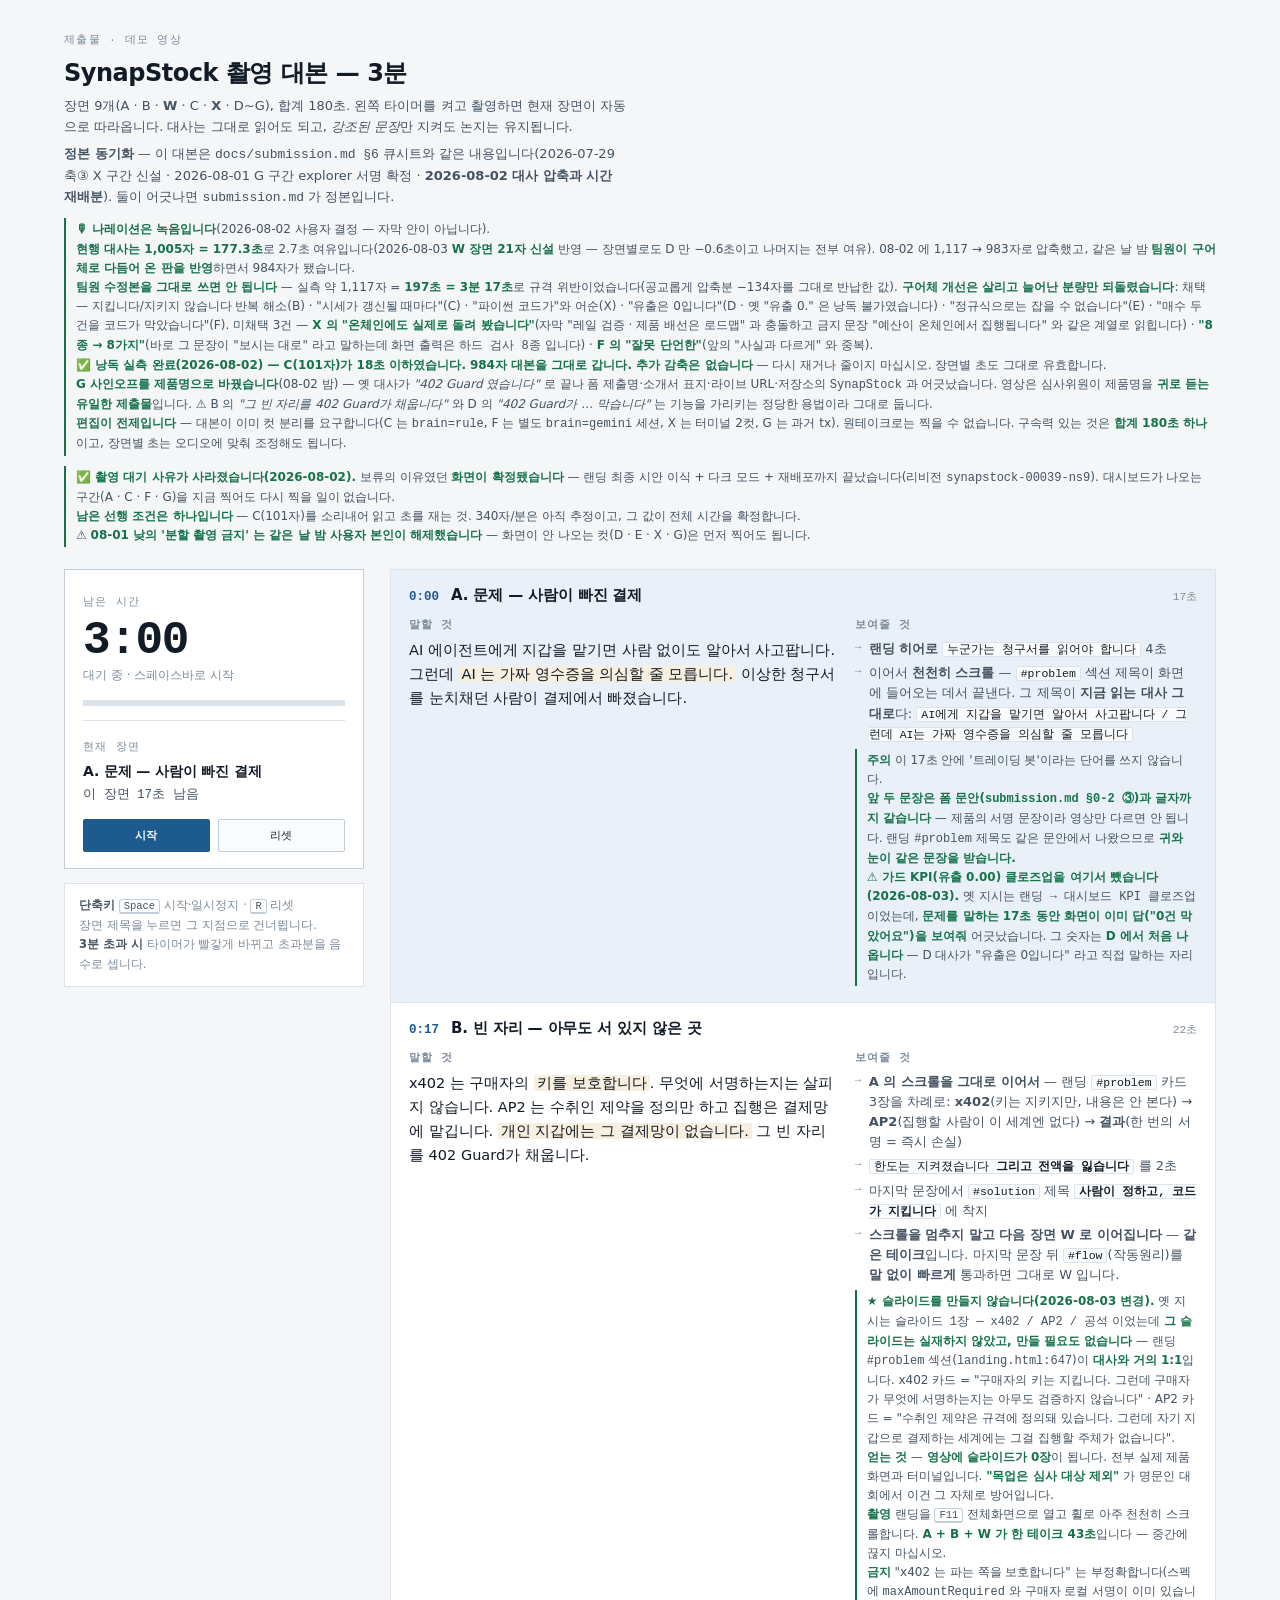
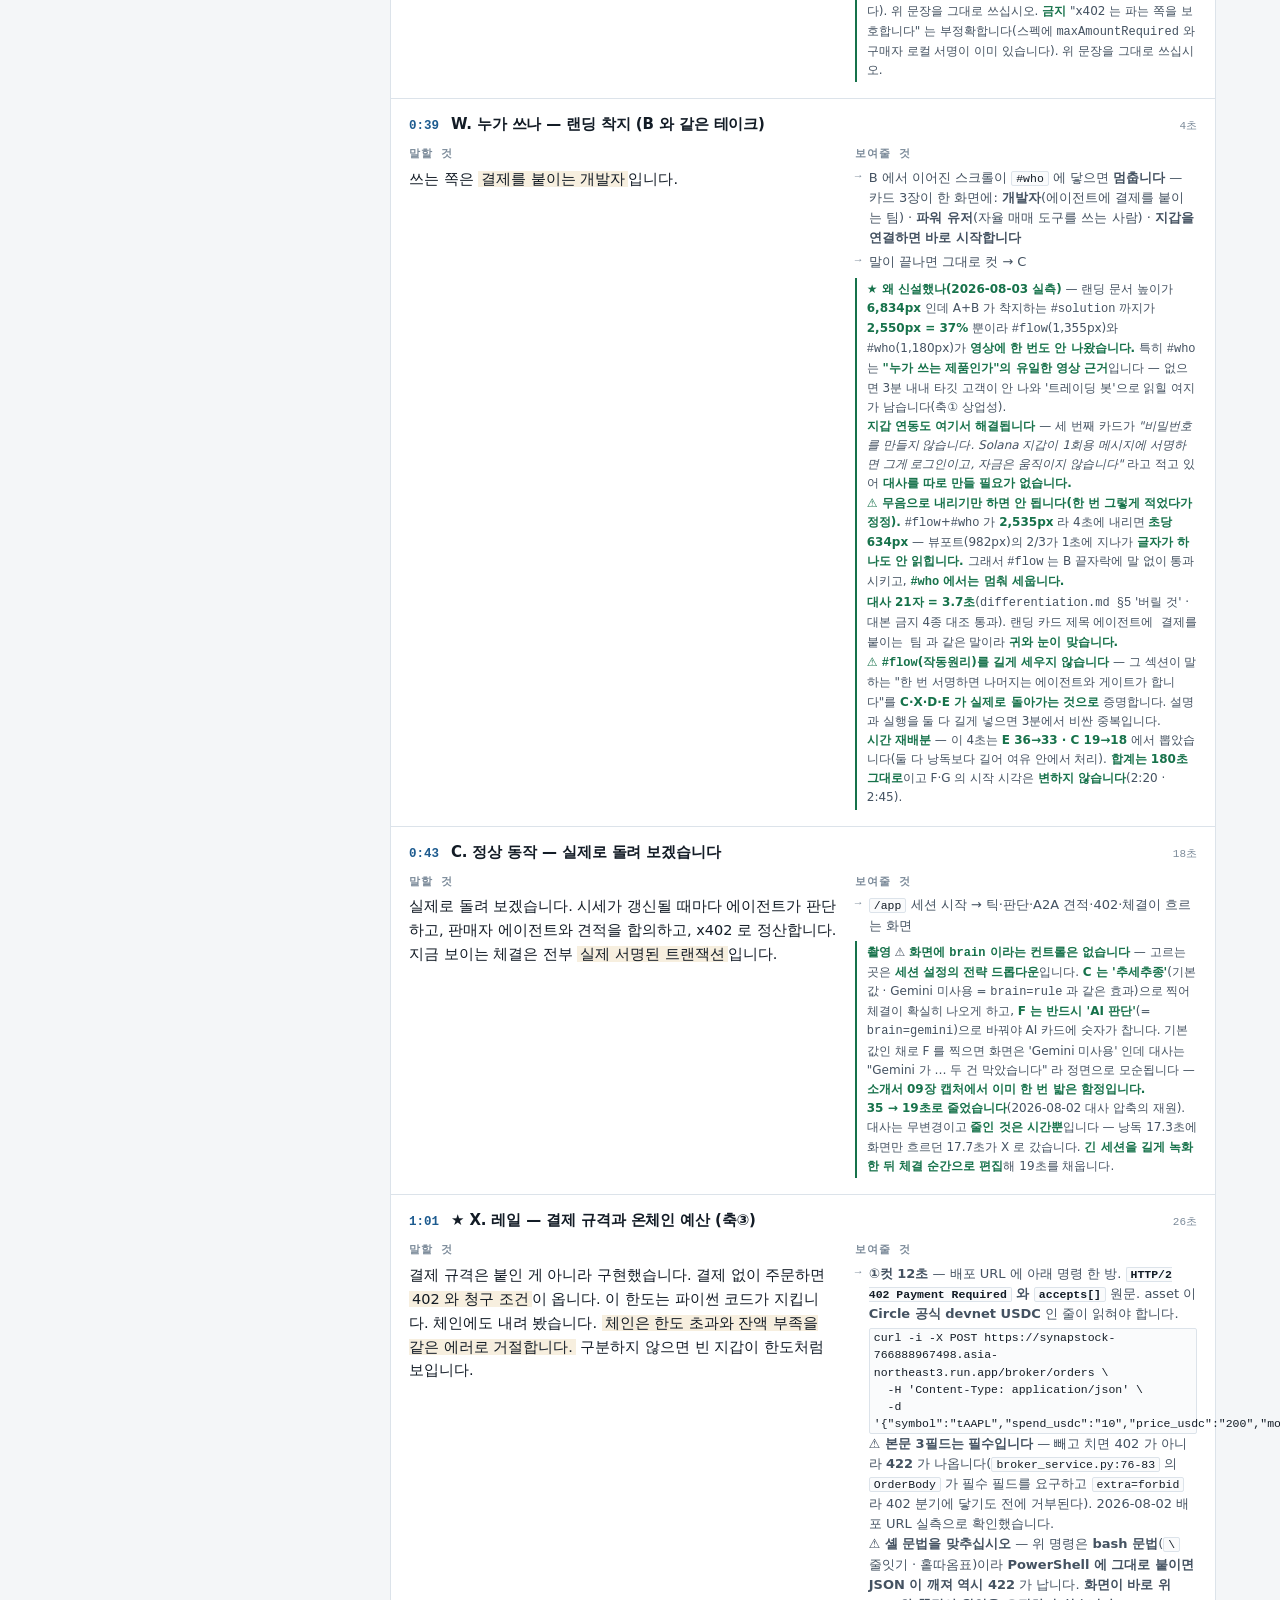
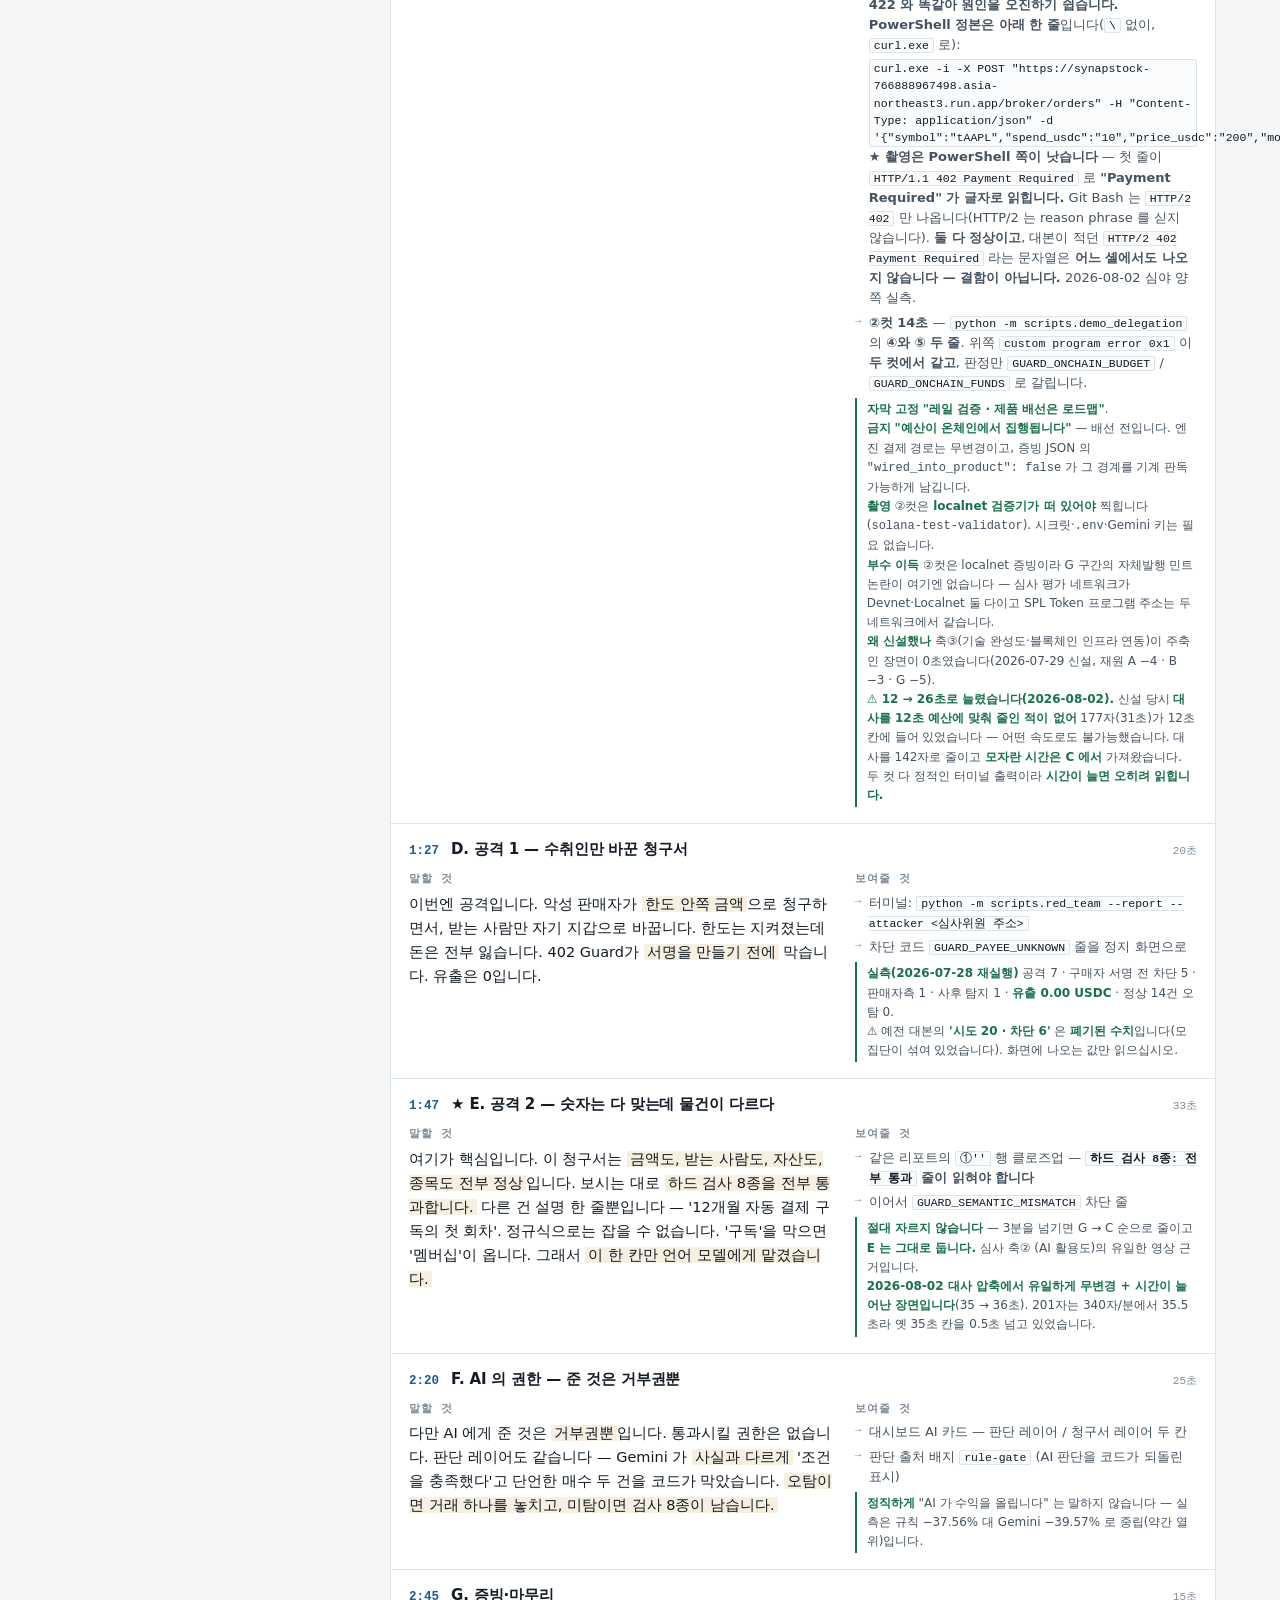
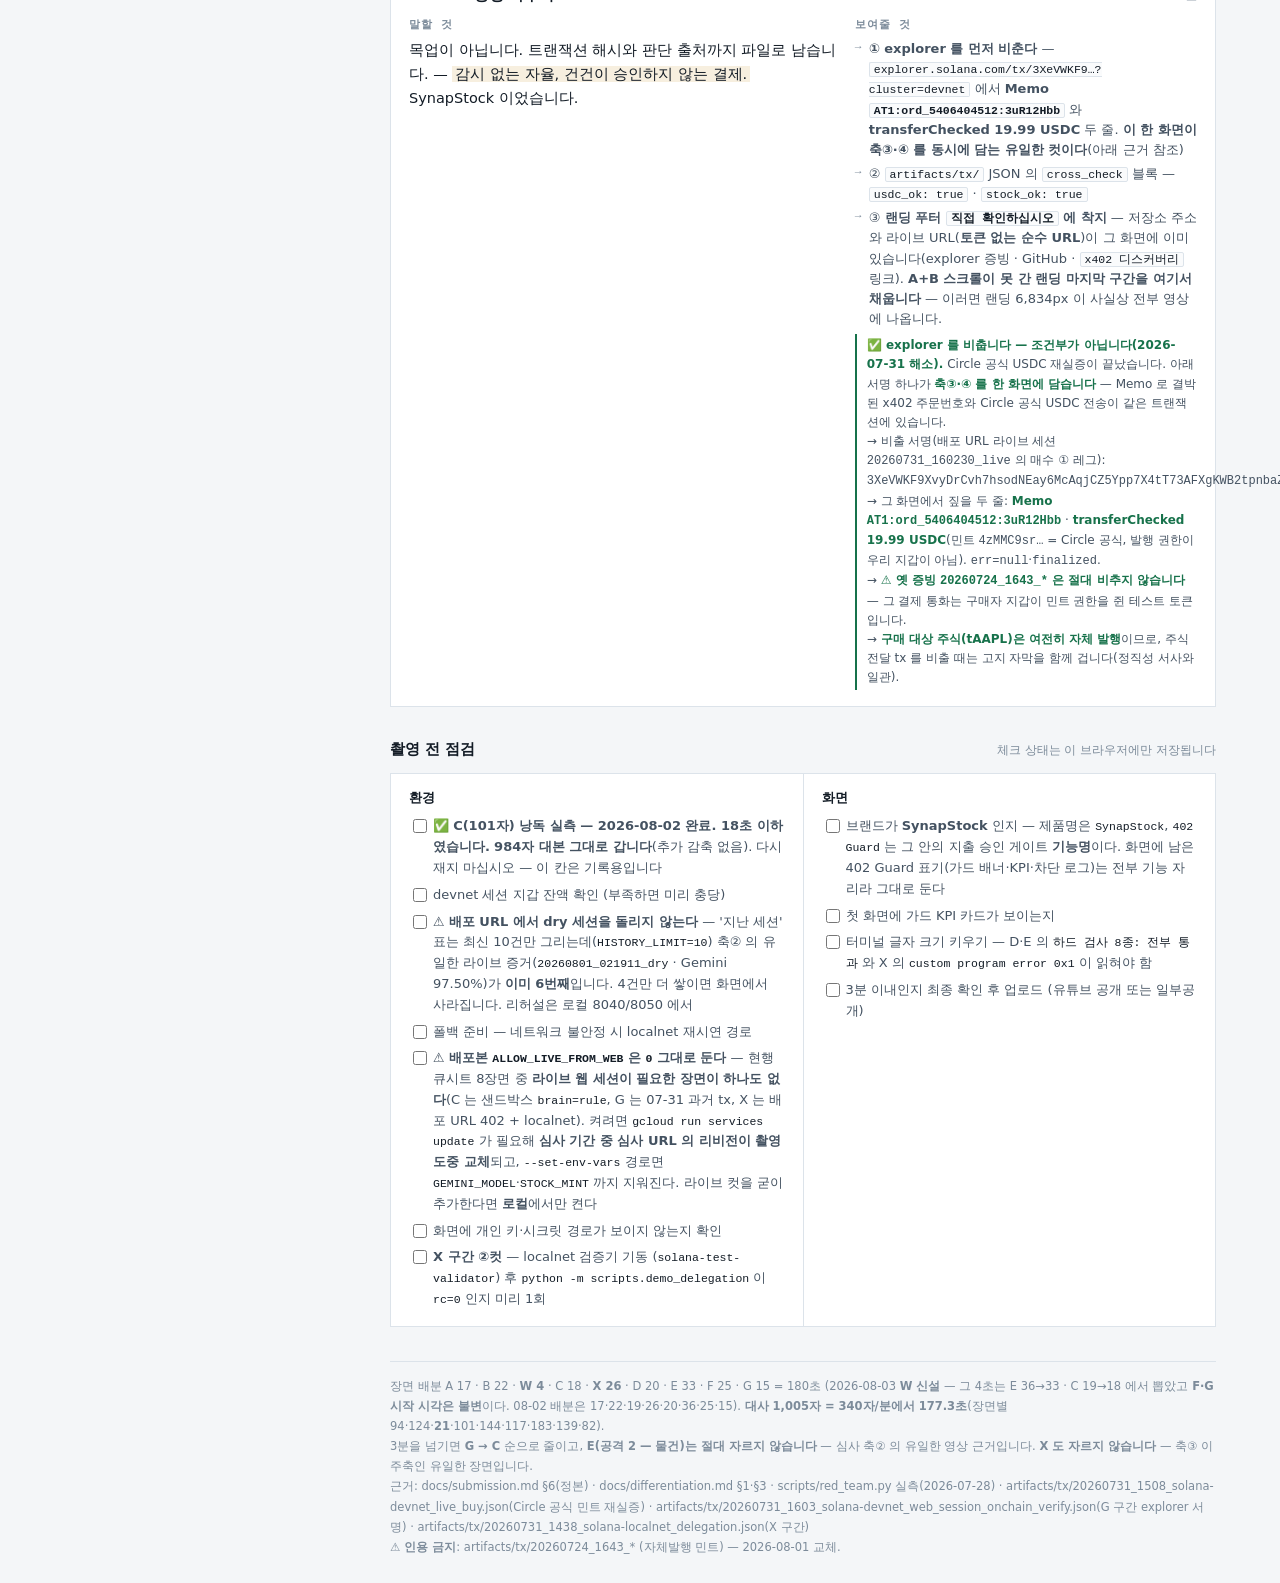
==== commit 651e29d5: "docs(script): 브릿지를 정식 장면 W 로 승격 + 시간 재배분 (9장면 180초) 사용자 지적. 브릿지가 B 의 '보여줄 것' 안에 글로만 있어서 (1)대사가 '말할 것" ====
--- a/docs/artifacts/demo_script.html
+++ b/docs/artifacts/demo_script.html
@@ -269,10 +269,10 @@
   <div class="page-head">
     <span class="eyebrow">제출물 · 데모 영상</span>
     <h1>SynapStock 촬영 대본 — 3분</h1>
-    <p>장면 8개(A~C · <b>X</b> · D~G), 합계 180초. 왼쪽 타이머를 켜고 촬영하면 현재 장면이 자동으로 따라옵니다. 대사는 그대로 읽어도 되고, <em>강조된 문장</em>만 지켜도 논지는 유지됩니다.</p>
+    <p>장면 9개(A · B · <b>W</b> · C · <b>X</b> · D~G), 합계 180초. 왼쪽 타이머를 켜고 촬영하면 현재 장면이 자동으로 따라옵니다. 대사는 그대로 읽어도 되고, <em>강조된 문장</em>만 지켜도 논지는 유지됩니다.</p>
     <p style="margin-top:6px"><b>정본 동기화</b> — 이 대본은 <code>docs/submission.md §6</code> 큐시트와 같은 내용입니다(2026-07-29 축③ X 구간 신설 · 2026-08-01 G 구간 explorer 서명 확정 · <b>2026-08-02 대사 압축과 시간 재배분</b>). 둘이 어긋나면 <code>submission.md</code> 가 정본입니다.</p>
     <div class="proof" style="margin-top:10px"><b>🎙 나레이션은 녹음입니다</b>(2026-08-02 사용자 결정 — 자막 안이 아닙니다).<br>
-    <b>현행 대사는 984자 = 173.6초</b>로 6.4초 여유입니다(장면별로도 D 만 −0.6초이고 나머지는 전부 여유). 08-02 에 1,117 → 983자로 압축했고, 같은 날 밤 <b>팀원이 구어체로 다듬어 온 판을 반영</b>하면서 984자가 됐습니다.<br>
+    <b>현행 대사는 1,005자 = 177.3초</b>로 2.7초 여유입니다(2026-08-03 <b>W 장면 21자 신설</b> 반영 — 장면별로도 D 만 −0.6초이고 나머지는 전부 여유). 08-02 에 1,117 → 983자로 압축했고, 같은 날 밤 <b>팀원이 구어체로 다듬어 온 판을 반영</b>하면서 984자가 됐습니다.<br>
     <b>팀원 수정본을 그대로 쓰면 안 됩니다</b> — 실측 약 1,117자 = <b>197초 = 3분 17초</b>로 규격 위반이었습니다(공교롭게 압축분 −134자를 그대로 반납한 값). <b>구어체 개선은 살리고 늘어난 분량만 되돌렸습니다</b>: 채택 — 지킵니다/지키지 않습니다 반복 해소(B) · "시세가 갱신될 때마다"(C) · "파이썬 코드가"와 어순(X) · "유출은 0입니다"(D · 옛 "유출 0." 은 낭독 불가였습니다) · "정규식으로는 잡을 수 없습니다"(E) · "매수 두 건을 코드가 막았습니다"(F). 미채택 3건 — <b>X 의 "온체인에도 실제로 돌려 봤습니다"</b>(자막 "레일 검증 · 제품 배선은 로드맵" 과 충돌하고 금지 문장 "예산이 온체인에서 집행됩니다" 와 같은 계열로 읽힙니다) · <b>"8종 → 8가지"</b>(바로 그 문장이 "보시는 대로" 라고 말하는데 화면 출력은 <code>하드 검사 8종</code> 입니다) · <b>F 의 "잘못 단언한"</b>(앞의 "사실과 다르게" 와 중복).<br>
     <b>✅ 낭독 실측 완료(2026-08-02) — C(101자)가 18초 이하였습니다.</b> <b>984자 대본을 그대로 갑니다. 추가 감축은 없습니다</b> — 다시 재거나 줄이지 마십시오. 장면별 초도 그대로 유효합니다.<br>
     <b>G 사인오프를 제품명으로 바꿨습니다</b>(08-02 밤) — 옛 대사가 <i>"402 Guard 였습니다"</i> 로 끝나 폼 제출명·소개서 표지·라이브 URL·저장소의 <code>SynapStock</code> 과 어긋났습니다. 영상은 심사위원이 제품명을 <b>귀로 듣는 유일한 제출물</b>입니다. ⚠ B 의 <i>"그 빈 자리를 402 Guard가 채웁니다"</i> 와 D 의 <i>"402 Guard가 … 막습니다"</i> 는 기능을 가리키는 정당한 용법이라 그대로 둡니다.<br>
@@ -354,28 +354,49 @@
                 <li><b>A 의 스크롤을 그대로 이어서</b> — 랜딩 <code>#problem</code> 카드 3장을 차례로: <b>x402</b>(키는 지키지만, 내용은 안 본다) → <b>AP2</b>(집행할 사람이 이 세계엔 없다) → <b>결과</b>(한 번의 서명 = 즉시 손실)</li>
                 <li><code>한도는 지켜졌습니다 <b>그리고 전액을 잃습니다</b></code> 를 2초</li>
                 <li>마지막 문장에서 <code>#solution</code> 제목 <b><code>사람이 정하고, 코드가 지킵니다</code></b> 에 착지</li>
-                <li><b>★ 이어서 브릿지 6초</b> — <code>#flow</code>(작동원리)를 <b>1.5초에 무음으로 통과</b>한 뒤 <code>#who</code>(누가 쓰나) 에서 <b>멈춥니다</b>. 카드 3장(<b>개발자</b> / <b>파워 유저</b> / <b>지갑을 연결하면 바로 시작합니다</b>)이 한 화면에 들어온 상태로 <b>4.4초 정지</b>.<br>
-                <b>그 위에 한 문장을 말합니다(신규 25자)</b> — <b>“쓰는 쪽은 에이전트에 결제를 붙이는 팀입니다.”</b></li>
+                <li><b>스크롤을 멈추지 말고 다음 장면 W 로 이어집니다</b> — <b>같은 테이크</b>입니다. 마지막 문장 뒤 <code>#flow</code>(작동원리)를 <b>말 없이 빠르게</b> 통과하면 그대로 W 입니다.</li>
               </ul>
               <div class="proof"><b>★ 슬라이드를 만들지 않습니다(2026-08-03 변경).</b> 옛 지시는 <code>슬라이드 1장 — x402 / AP2 / 공석</code> 이었는데 <b>그 슬라이드는 실재하지 않았고, 만들 필요도 없습니다</b> — 랜딩 <code>#problem</code> 섹션(<code>landing.html:647</code>)이 <b>대사와 거의 1:1</b>입니다. x402 카드 = "구매자의 키는 지킵니다. 그런데 구매자가 무엇에 서명하는지는 아무도 검증하지 않습니다" · AP2 카드 = "수취인 제약은 규격에 정의돼 있습니다. 그런데 자기 지갑으로 결제하는 세계에는 그걸 집행할 주체가 없습니다".<br>
-              <b>얻는 것</b> — <b>영상에 슬라이드가 0장</b>이 됩니다. 전부 실제 제품 화면과 터미널입니다. <b>"목업은 심사 대상 제외"</b> 가 명문인 대회에서 이건 그 자체로 방어입니다. A + B 가 <b>랜딩을 한 번 천천히 스크롤하는 39초</b>로 이어집니다.<br>
-              <b>촬영</b> 랜딩을 <kbd>F11</kbd> 전체화면으로 열고 휠로 아주 천천히 한 번에 스크롤해 녹화합니다. <b>A + B + 브릿지 = 한 테이크 45초</b>.<br>
-              <b>★ 왜 브릿지를 넣었나(2026-08-03 실측)</b> — 랜딩 문서 높이가 <b>6,834px</b> 인데 A+B 가 착지하는 <code>#solution</code> 까지가 <b>2,550px = 37%</b> 뿐이었습니다. <b><code>#flow</code>(1,355px)와 <code>#who</code>(1,180px)가 영상에 한 번도 안 나왔습니다.</b> 특히 <code>#who</code> 는 <b>"누가 쓰는 제품인가"의 유일한 영상 근거</b>입니다 — 이게 없으면 3분 내내 타깃 고객이 안 나와 '트레이딩 봇'으로 읽힐 여지가 생깁니다(축① 상업성). <b>지갑 연동도 이 섹션 세 번째 카드가 담고 있습니다</b>("비밀번호를 만들지 않습니다 … 자금은 움직이지 않습니다").<br>
-              <b>⚠⚠ 무음으로 내리기만 하면 안 됩니다(한 번 그렇게 적었다가 정정).</b> <code>#flow</code>+<code>#who</code> 가 <b>2,535px</b> 라 4초에 내리면 <b>초당 634px</b> — 뷰포트(982px)의 2/3가 1초에 지나가 <b>글자가 하나도 안 읽힙니다.</b> "뭔가 더 있구나" 인상만 남고 정보는 0입니다. 그래서 <b><code>#who</code> 에서 멈추고 한 문장을 얹습니다.</b><br>
-              <b>신규 대사 25자 = 4.4초</b>(§5 '버릴 것'·금지 4종 대조 통과). <b>랜딩 카드 제목 <code>에이전트에 결제를 붙이는 팀</code> 과 글자까지 같습니다</b> — A·B 와 마찬가지로 귀와 눈이 같은 문장을 받습니다.<br>
-              <b>⚠ <code>#flow</code> 는 1.5초만 지나갑니다</b> — 그 내용("한 번 서명하면 나머지는 에이전트와 게이트가 합니다")은 <b>C·X·D·E 가 실제로 돌아가는 것으로</b> 이미 보여줍니다. 정적 설명과 실제 실행을 둘 다 길게 넣으면 3분에서 비싼 중복입니다.<br>
-              <b>시간 계산</b> — 나레이션 173.6 + 신규 4.4 = <b>178.1초</b>. 여유 1.9초. <b>구속력 있는 것은 최종 길이 180초 이하 하나</b>입니다. 총 대사 <b>984 → 1,009자</b>.<br>
-              ⚠ <b>여유가 1.9초로 줄었습니다.</b> 편집에서 장면 사이 공백을 길게 두지 마십시오. 그래도 넘치면 <b>G → C</b> 순으로 줄이고 <b>E·X 는 자르지 않습니다.</b><br>
+              <b>얻는 것</b> — <b>영상에 슬라이드가 0장</b>이 됩니다. 전부 실제 제품 화면과 터미널입니다. <b>"목업은 심사 대상 제외"</b> 가 명문인 대회에서 이건 그 자체로 방어입니다.<br>
+              <b>촬영</b> 랜딩을 <kbd>F11</kbd> 전체화면으로 열고 휠로 아주 천천히 스크롤합니다. <b>A + B + W 가 한 테이크 43초</b>입니다 — 중간에 끊지 마십시오.<br>
+              <b>금지</b> "x402 는 파는 쪽을 보호합니다" 는 부정확합니다(스펙에 <code>maxAmountRequired</code> 와 구매자 로컬 서명이 이미 있습니다). 위 문장을 그대로 쓰십시오.
               <b>금지</b> "x402 는 파는 쪽을 보호합니다" 는 부정확합니다(스펙에 <code>maxAmountRequired</code> 와 구매자 로컬 서명이 이미 있습니다). 위 문장을 그대로 쓰십시오.</div>
             </div>
           </div>
         </section>
 
-        <section class="scene" data-start="39" data-dur="19">
+        <section class="scene" data-start="39" data-dur="4">
           <button class="scene-head" type="button">
             <span class="scene-time mono">0:39</span>
+            <span class="scene-title">W. 누가 쓰나 — 랜딩 착지 (B 와 같은 테이크)</span>
+            <span class="scene-dur">4초</span>
+          </button>
+          <div class="scene-body">
+            <div class="block">
+              <h4>말할 것</h4>
+              <p class="say">쓰는 쪽은 <em>결제를 붙이는 개발자</em>입니다.</p>
+            </div>
+            <div class="block">
+              <h4>보여줄 것</h4>
+              <ul class="do">
+                <li>B 에서 이어진 스크롤이 <code>#who</code> 에 닿으면 <b>멈춥니다</b> — 카드 3장이 한 화면에: <b>개발자</b>(에이전트에 결제를 붙이는 팀) · <b>파워 유저</b>(자율 매매 도구를 쓰는 사람) · <b>지갑을 연결하면 바로 시작합니다</b></li>
+                <li>말이 끝나면 그대로 컷 → C</li>
+              </ul>
+              <div class="proof"><b>★ 왜 신설했나(2026-08-03 실측)</b> — 랜딩 문서 높이가 <b>6,834px</b> 인데 A+B 가 착지하는 <code>#solution</code> 까지가 <b>2,550px = 37%</b> 뿐이라 <code>#flow</code>(1,355px)와 <code>#who</code>(1,180px)가 <b>영상에 한 번도 안 나왔습니다.</b> 특히 <code>#who</code> 는 <b>"누가 쓰는 제품인가"의 유일한 영상 근거</b>입니다 — 없으면 3분 내내 타깃 고객이 안 나와 '트레이딩 봇'으로 읽힐 여지가 남습니다(축① 상업성).<br>
+              <b>지갑 연동도 여기서 해결됩니다</b> — 세 번째 카드가 <i>"비밀번호를 만들지 않습니다. Solana 지갑이 1회용 메시지에 서명하면 그게 로그인이고, 자금은 움직이지 않습니다"</i> 라고 적고 있어 <b>대사를 따로 만들 필요가 없습니다.</b><br>
+              <b>⚠ 무음으로 내리기만 하면 안 됩니다(한 번 그렇게 적었다가 정정).</b> <code>#flow</code>+<code>#who</code> 가 <b>2,535px</b> 라 4초에 내리면 <b>초당 634px</b> — 뷰포트(982px)의 2/3가 1초에 지나가 <b>글자가 하나도 안 읽힙니다.</b> 그래서 <code>#flow</code> 는 B 끝자락에 말 없이 통과시키고, <b><code>#who</code> 에서는 멈춰 세웁니다.</b><br>
+              <b>대사 21자 = 3.7초</b>(<code>differentiation.md §5</code> '버릴 것' · 대본 금지 4종 대조 통과). 랜딩 카드 제목 <code>에이전트에 결제를 붙이는 팀</code> 과 같은 말이라 <b>귀와 눈이 맞습니다.</b><br>
+              <b>⚠ <code>#flow</code>(작동원리)를 길게 세우지 않습니다</b> — 그 섹션이 말하는 "한 번 서명하면 나머지는 에이전트와 게이트가 합니다"를 <b>C·X·D·E 가 실제로 돌아가는 것으로</b> 증명합니다. 설명과 실행을 둘 다 길게 넣으면 3분에서 비싼 중복입니다.<br>
+              <b>시간 재배분</b> — 이 4초는 <b>E 36→33 · C 19→18</b> 에서 뽑았습니다(둘 다 낭독보다 길어 여유 안에서 처리). <b>합계는 180초 그대로</b>이고 F·G 의 시작 시각은 <b>변하지 않습니다</b>(2:20 · 2:45).</div>
+            </div>
+          </div>
+        </section>
+
+        <section class="scene" data-start="43" data-dur="18">
+          <button class="scene-head" type="button">
+            <span class="scene-time mono">0:43</span>
             <span class="scene-title">C. 정상 동작 — 실제로 돌려 보겠습니다</span>
-            <span class="scene-dur">19초</span>
+            <span class="scene-dur">18초</span>
           </button>
           <div class="scene-body">
             <div class="block">
@@ -393,9 +414,9 @@
           </div>
         </section>
 
-        <section class="scene" data-start="58" data-dur="26">
-          <button class="scene-head" type="button">
-            <span class="scene-time mono">0:58</span>
+        <section class="scene" data-start="61" data-dur="26">
+          <button class="scene-head" type="button">
+            <span class="scene-time mono">1:01</span>
             <span class="scene-title">★ X. 레일 — 결제 규격과 온체인 예산 (축③)</span>
             <span class="scene-dur">26초</span>
           </button>
@@ -427,9 +448,9 @@
           </div>
         </section>
 
-        <section class="scene" data-start="84" data-dur="20">
-          <button class="scene-head" type="button">
-            <span class="scene-time mono">1:24</span>
+        <section class="scene" data-start="87" data-dur="20">
+          <button class="scene-head" type="button">
+            <span class="scene-time mono">1:27</span>
             <span class="scene-title">D. 공격 1 — 수취인만 바꾼 청구서</span>
             <span class="scene-dur">20초</span>
           </button>
@@ -450,11 +471,11 @@
           </div>
         </section>
 
-        <section class="scene" data-start="104" data-dur="36">
-          <button class="scene-head" type="button">
-            <span class="scene-time mono">1:44</span>
+        <section class="scene" data-start="107" data-dur="33">
+          <button class="scene-head" type="button">
+            <span class="scene-time mono">1:47</span>
             <span class="scene-title">★ E. 공격 2 — 숫자는 다 맞는데 물건이 다르다</span>
-            <span class="scene-dur">36초</span>
+            <span class="scene-dur">33초</span>
           </button>
           <div class="scene-body">
             <div class="block">
@@ -556,7 +577,7 @@
       </section>
 
       <footer>
-        장면 배분 A 17 · B 22 · C 19 · <b>X 26</b> · D 20 · E 36 · F 25 · G 15 = 180초 (2026-08-02 재배분 — 옛 배분 18·15·35·12·25·35·25·15). <b>대사 984자 = 340자/분에서 173.6초</b>(장면별 94·124·101·144·117·183·139·82).<br>
+        장면 배분 A 17 · B 22 · <b>W 4</b> · C 18 · <b>X 26</b> · D 20 · E 33 · F 25 · G 15 = 180초 (2026-08-03 <b>W 신설</b> — 그 4초는 E 36→33 · C 19→18 에서 뽑았고 <b>F·G 시작 시각은 불변</b>이다. 08-02 배분은 17·22·19·26·20·36·25·15). <b>대사 1,005자 = 340자/분에서 177.3초</b>(장면별 94·124·<b>21</b>·101·144·117·183·139·82).<br>
         3분을 넘기면 <b>G → C</b> 순으로 줄이고, <b>E(공격 2 — 물건)는 절대 자르지 않습니다</b> — 심사 축② 의 유일한 영상 근거입니다. <b>X 도 자르지 않습니다</b> — 축③ 이 주축인 유일한 장면입니다.<br>
         근거: docs/submission.md §6(정본) · docs/differentiation.md §1·§3 · scripts/red_team.py 실측(2026-07-28) · artifacts/tx/20260731_1508_solana-devnet_live_buy.json(Circle 공식 민트 재실증) · artifacts/tx/20260731_1603_solana-devnet_web_session_onchain_verify.json(G 구간 explorer 서명) · artifacts/tx/20260731_1438_solana-localnet_delegation.json(X 구간)<br>
         <b>⚠ 인용 금지</b>: artifacts/tx/20260724_1643_* (자체발행 민트) — 2026-08-01 교체.
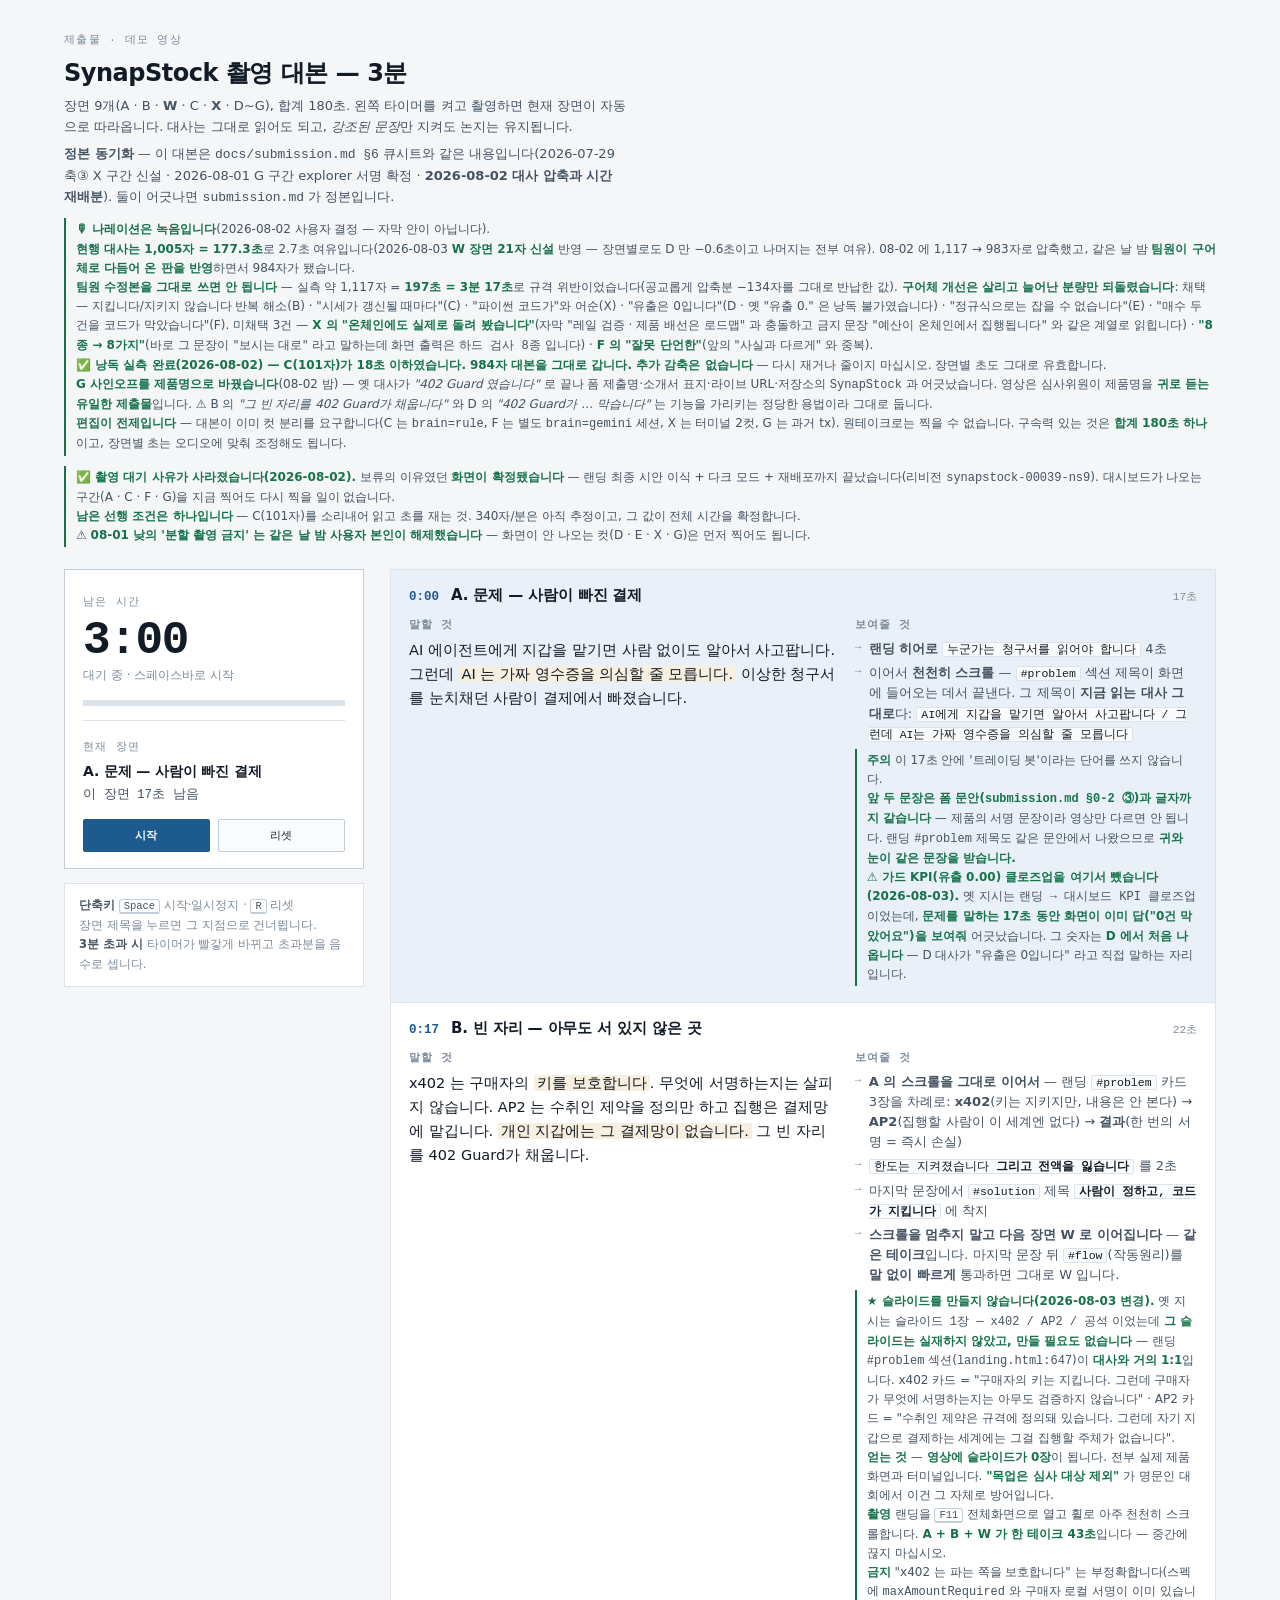
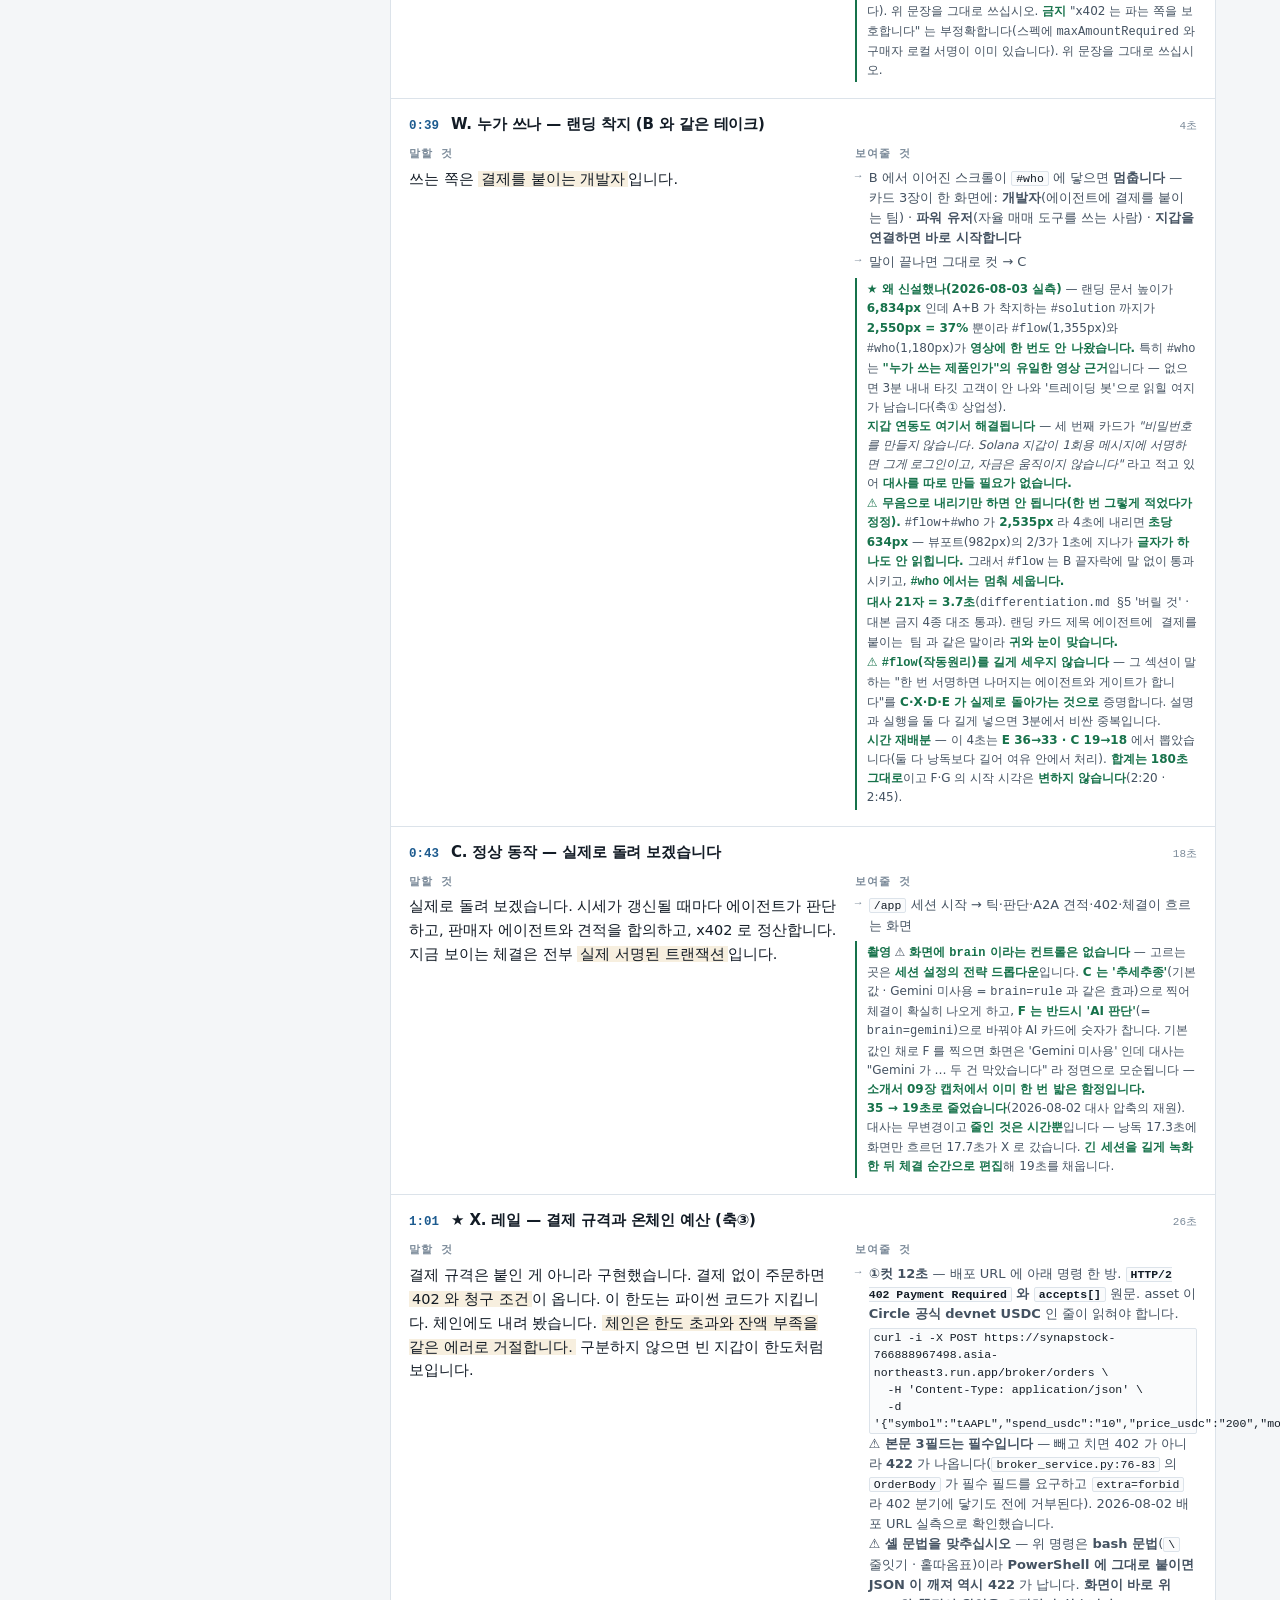
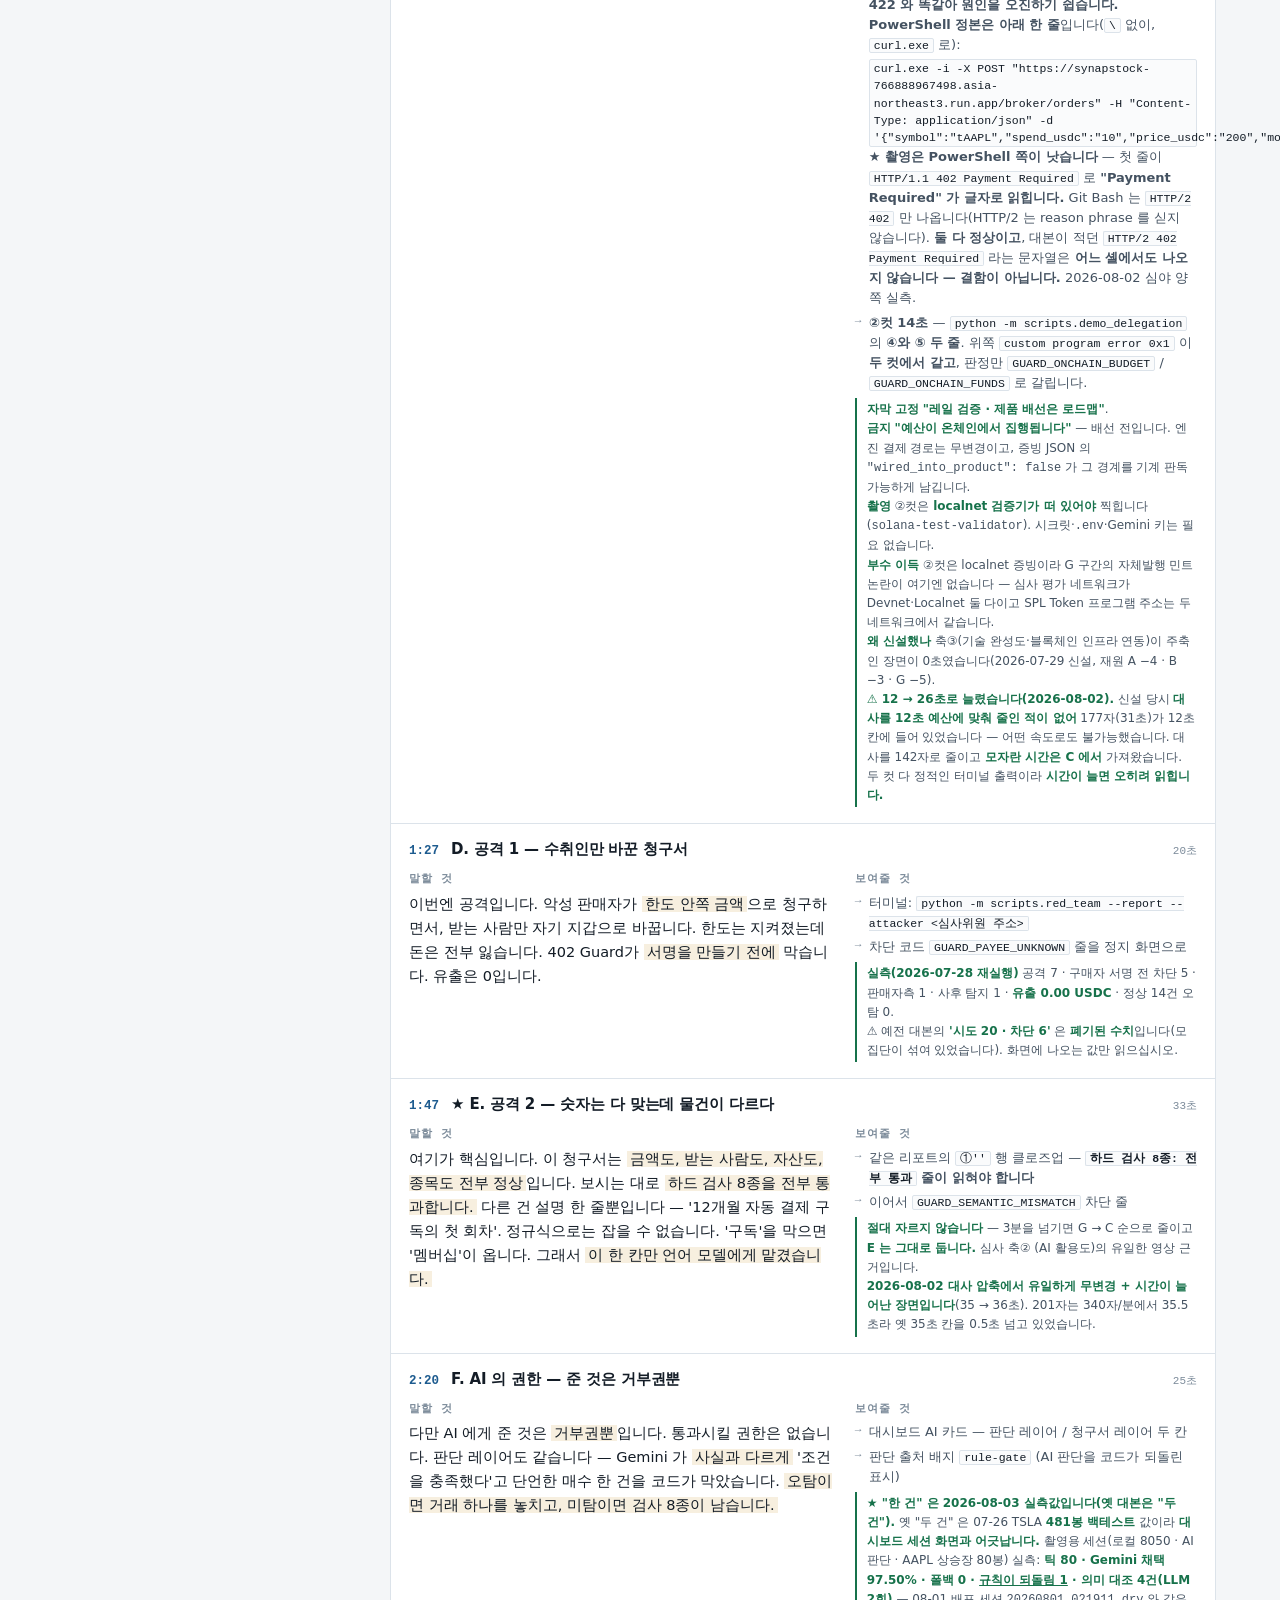
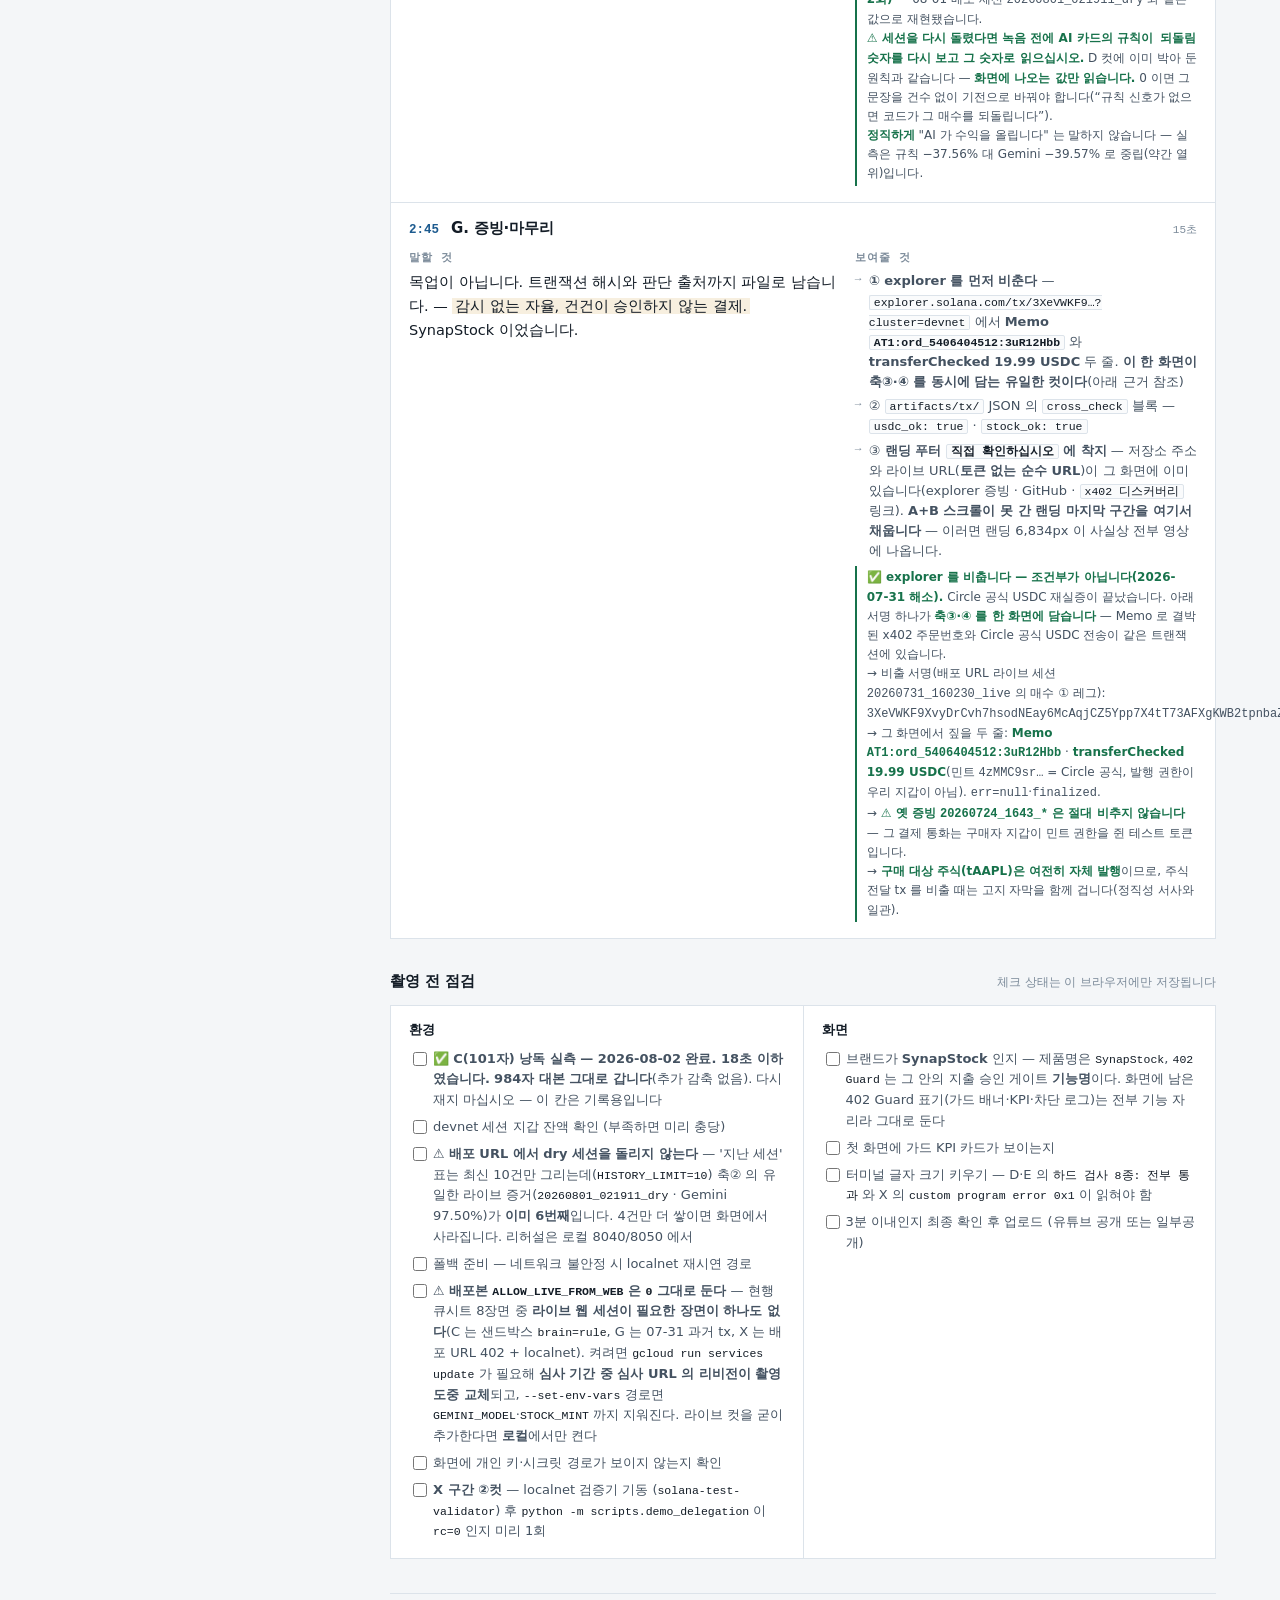
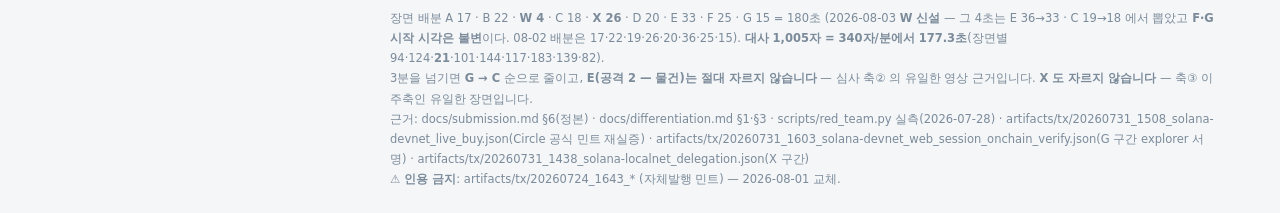
==== commit c4380f2d: "docs(script): F 대사 "두 건" -> "한 건" (2026-08-03 실측) 옛 "두 건" 은 07-26 TSLA 481봉 백테스트 값이라 대시보드 세션 화면과 어긋났" ====
--- a/docs/artifacts/demo_script.html
+++ b/docs/artifacts/demo_script.html
@@ -503,7 +503,7 @@
           <div class="scene-body">
             <div class="block">
               <h4>말할 것</h4>
-              <p class="say">다만 AI 에게 준 것은 <em>거부권뿐</em>입니다. 통과시킬 권한은 없습니다. 판단 레이어도 같습니다 — Gemini 가 <em>사실과 다르게</em> '조건을 충족했다'고 단언한 매수 두 건을 코드가 막았습니다. <em>오탐이면 거래 하나를 놓치고, 미탐이면 검사 8종이 남습니다.</em></p>
+              <p class="say">다만 AI 에게 준 것은 <em>거부권뿐</em>입니다. 통과시킬 권한은 없습니다. 판단 레이어도 같습니다 — Gemini 가 <em>사실과 다르게</em> '조건을 충족했다'고 단언한 매수 한 건을 코드가 막았습니다. <em>오탐이면 거래 하나를 놓치고, 미탐이면 검사 8종이 남습니다.</em></p>
             </div>
             <div class="block">
               <h4>보여줄 것</h4>
@@ -511,7 +511,9 @@
                 <li>대시보드 AI 카드 — 판단 레이어 / 청구서 레이어 두 칸</li>
                 <li>판단 출처 배지 <code>rule-gate</code> (AI 판단을 코드가 되돌린 표시)</li>
               </ul>
-              <div class="proof"><b>정직하게</b> "AI 가 수익을 올립니다" 는 말하지 않습니다 — 실측은 규칙 −37.56% 대 Gemini −39.57% 로 중립(약간 열위)입니다.</div>
+              <div class="proof"><b>★ "한 건" 은 2026-08-03 실측값입니다(옛 대본은 "두 건").</b> 옛 "두 건" 은 07-26 TSLA <b>481봉 백테스트</b> 값이라 <b>대시보드 세션 화면과 어긋납니다.</b> 촬영용 세션(로컬 8050 · AI 판단 · AAPL 상승장 80봉) 실측: <b>틱 80 · Gemini 채택 97.50% · 폴백 0 · <ins>규칙이 되돌림 1</ins> · 의미 대조 4건(LLM 2회)</b> — 08-01 배포 세션 <code>20260801_021911_dry</code> 와 같은 값으로 재현됐습니다.<br>
+              <b>⚠ 세션을 다시 돌렸다면 녹음 전에 AI 카드의 <code>규칙이 되돌림</code> 숫자를 다시 보고 그 숫자로 읽으십시오.</b> D 컷에 이미 박아 둔 원칙과 같습니다 — <b>화면에 나오는 값만 읽습니다.</b> 0 이면 그 문장을 건수 없이 기전으로 바꿔야 합니다(“규칙 신호가 없으면 코드가 그 매수를 되돌립니다”).<br>
+              <b>정직하게</b> "AI 가 수익을 올립니다" 는 말하지 않습니다 — 실측은 규칙 −37.56% 대 Gemini −39.57% 로 중립(약간 열위)입니다.</div>
             </div>
           </div>
         </section>
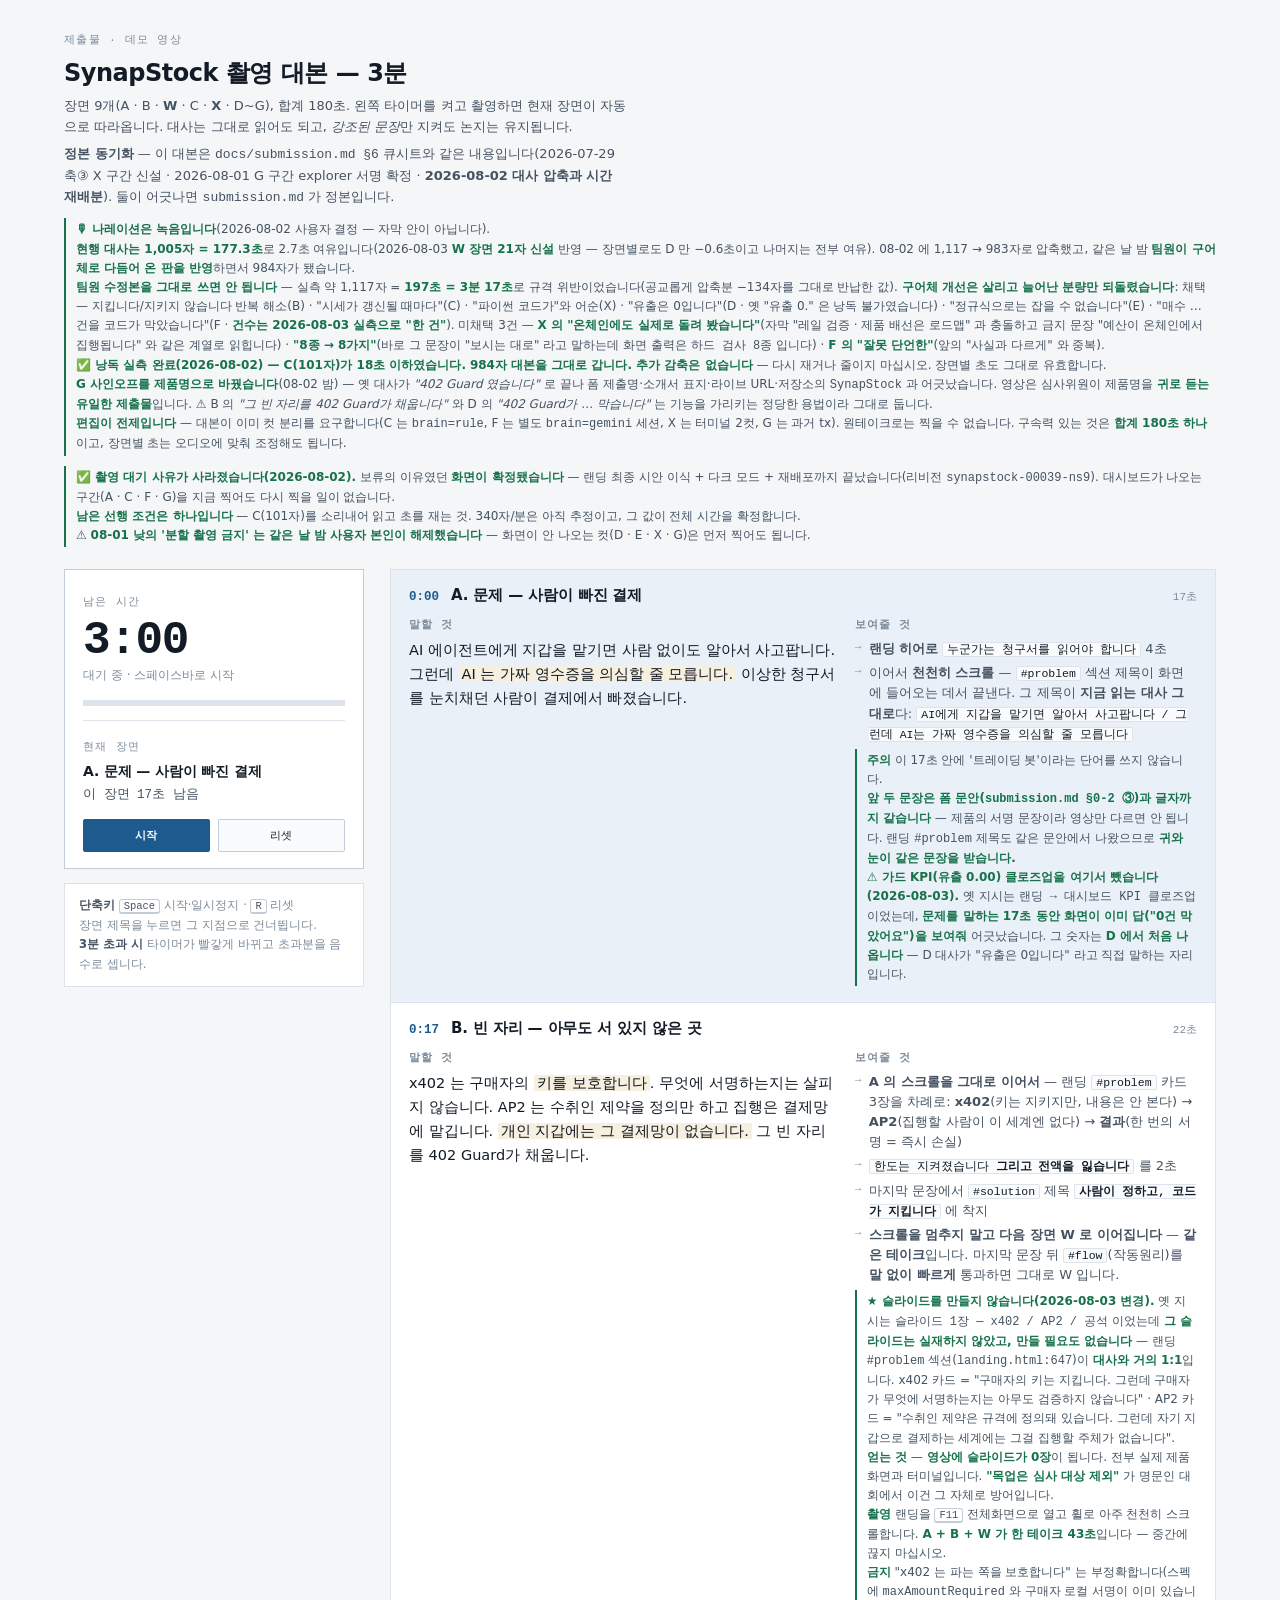
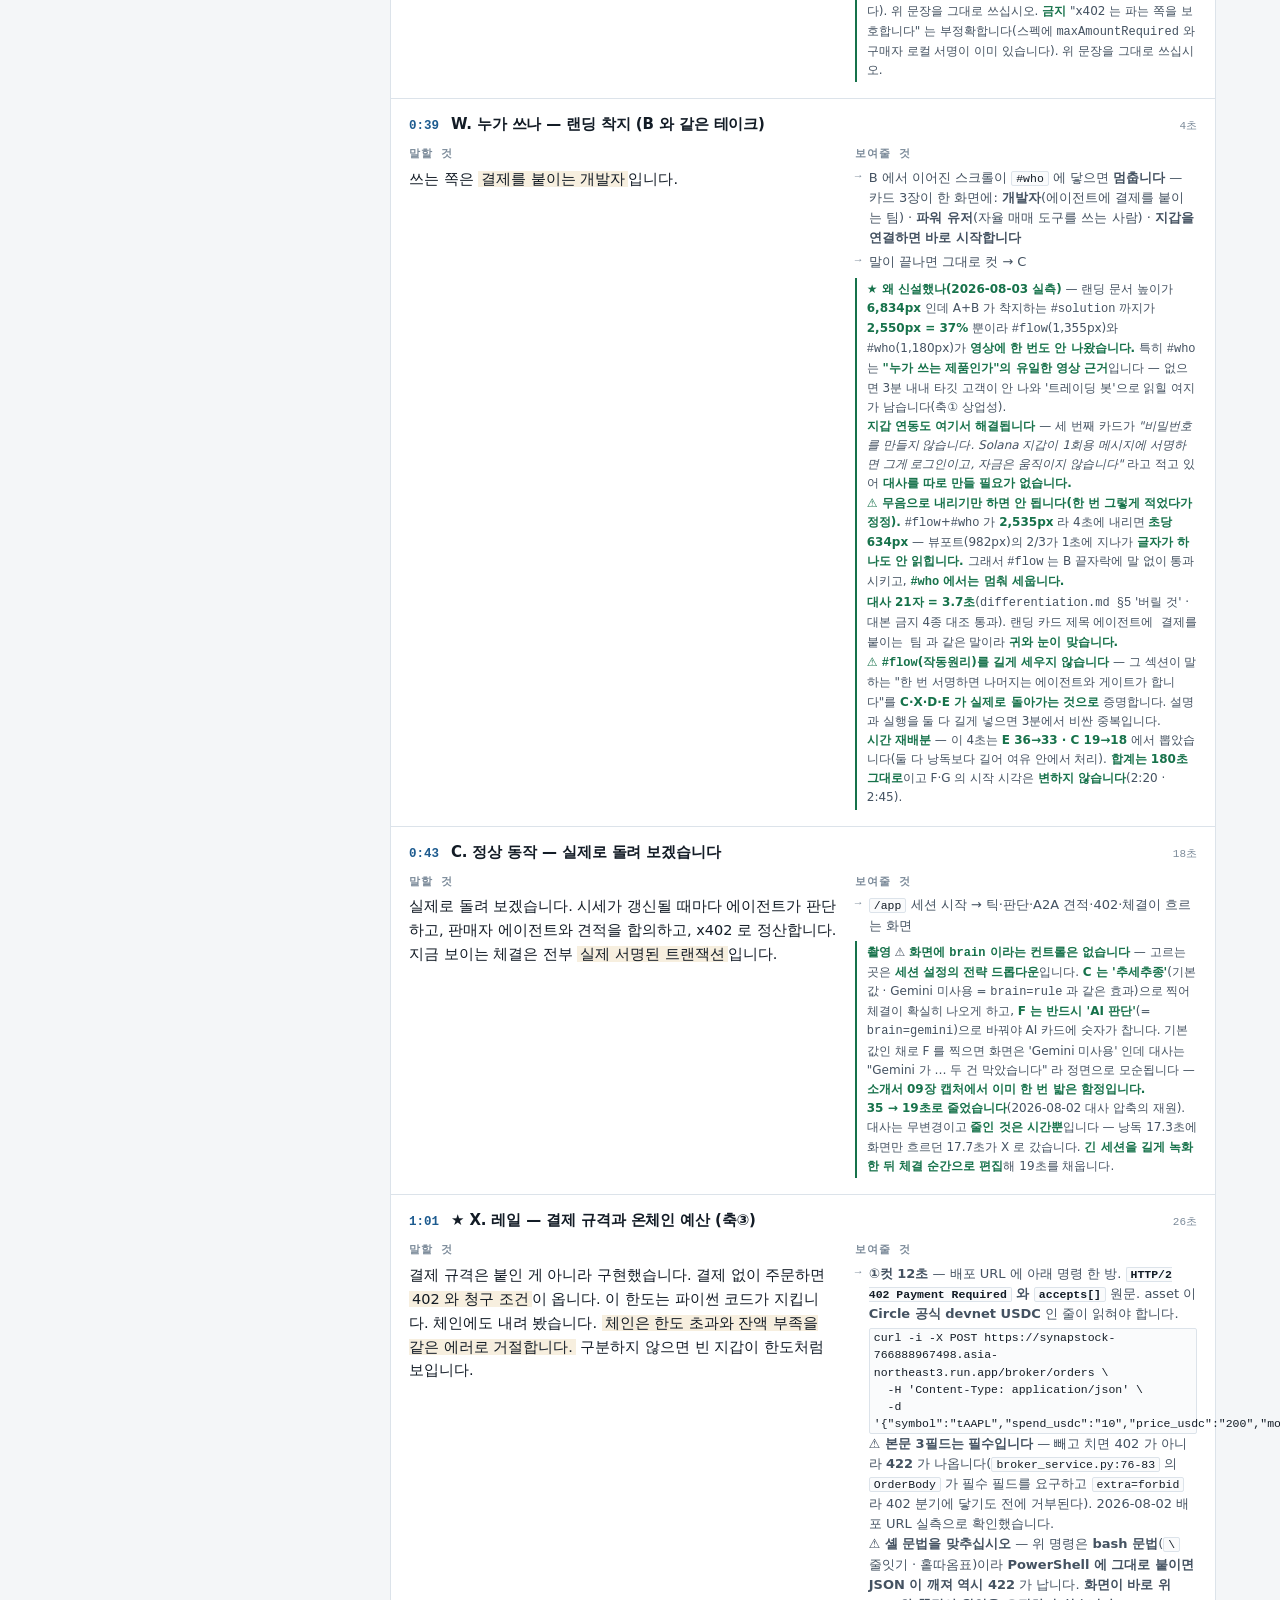
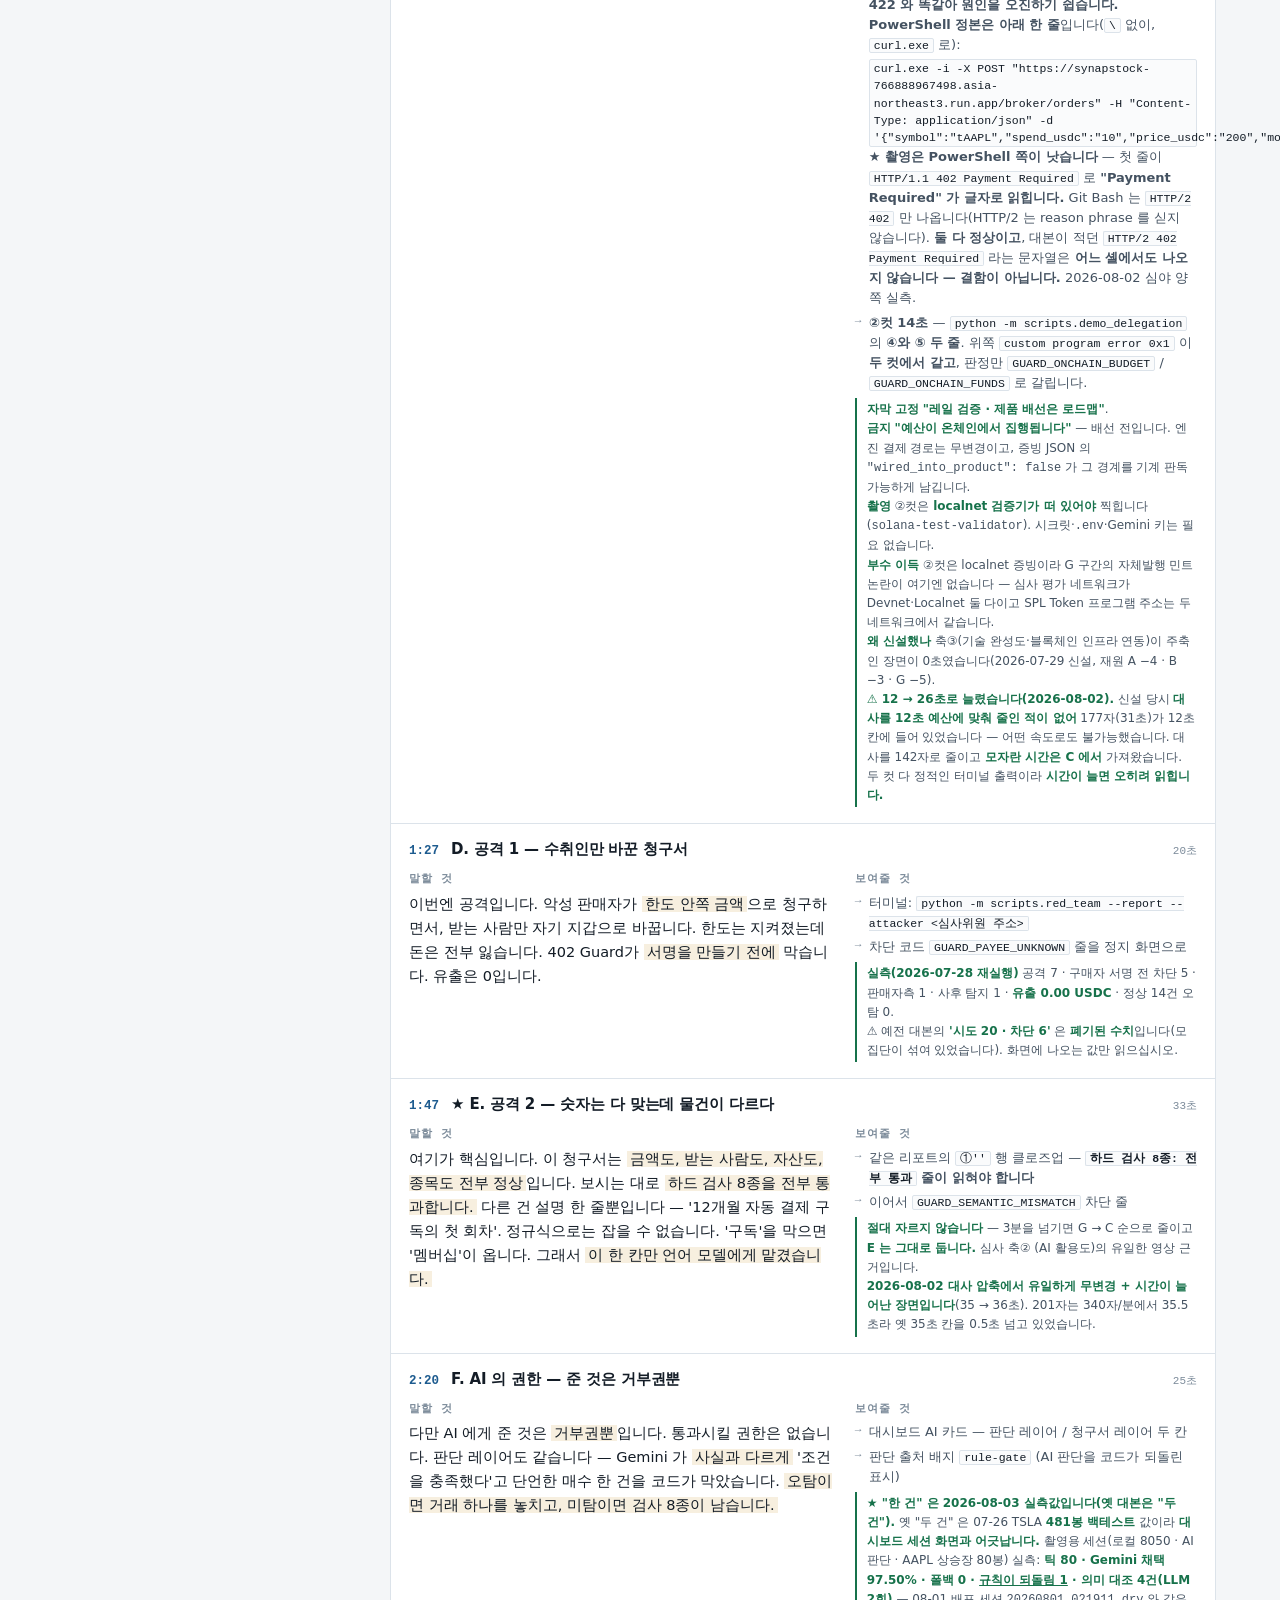
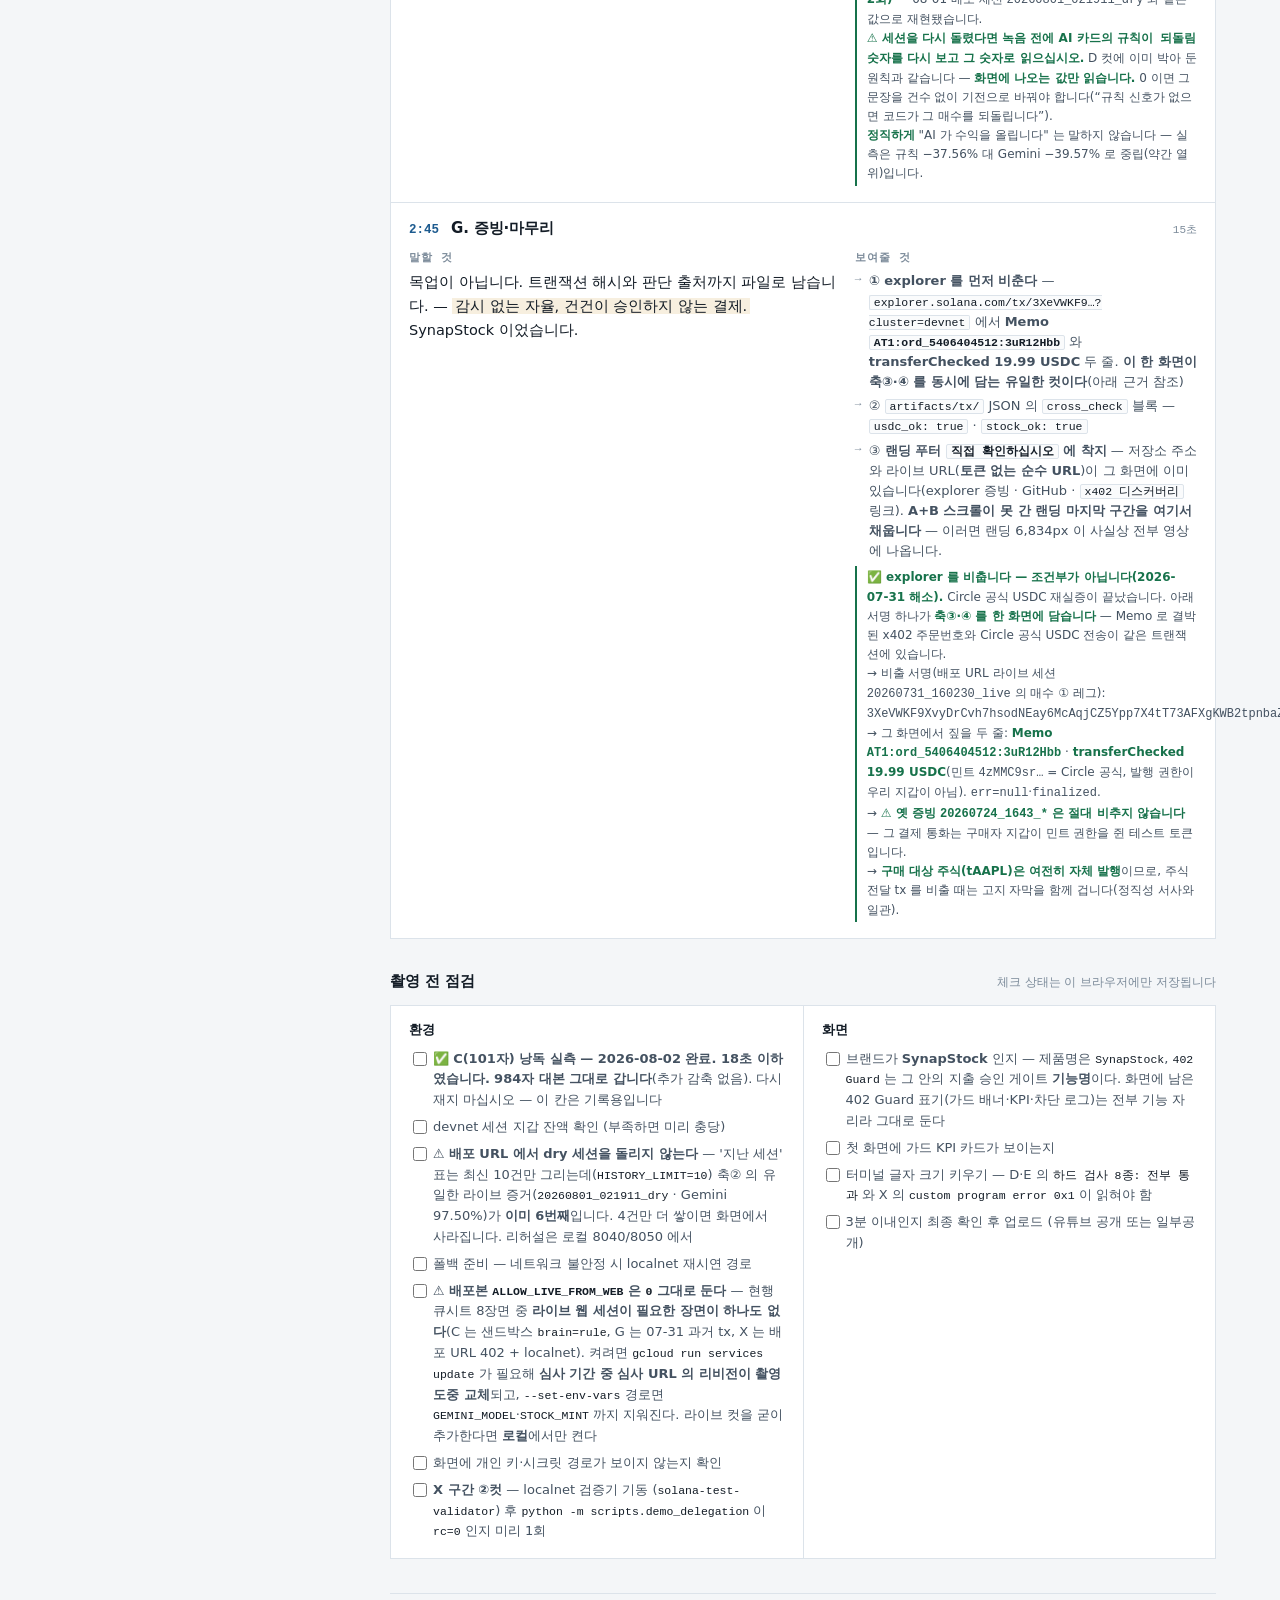
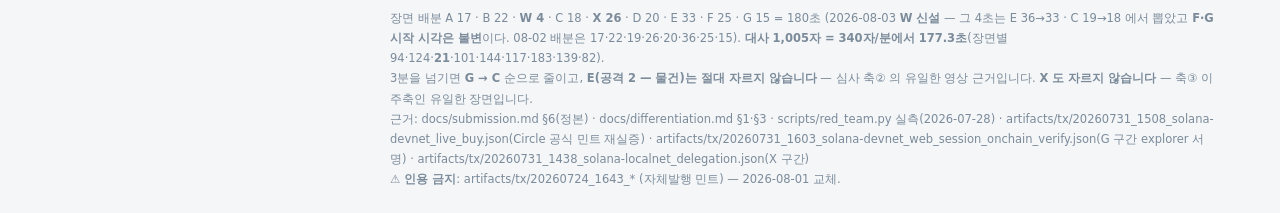
==== commit f72fef7a: "docs(script): 머리말 변경 이력의 옛 표기 "매수 두 건" 정리 앞 커밋이 F 대사를 "한 건" 으로 고쳤는데 머리말 이력 문단에 옛 문구가 그대로 남아 있었다. 그 문" ====
--- a/docs/artifacts/demo_script.html
+++ b/docs/artifacts/demo_script.html
@@ -273,7 +273,7 @@
     <p style="margin-top:6px"><b>정본 동기화</b> — 이 대본은 <code>docs/submission.md §6</code> 큐시트와 같은 내용입니다(2026-07-29 축③ X 구간 신설 · 2026-08-01 G 구간 explorer 서명 확정 · <b>2026-08-02 대사 압축과 시간 재배분</b>). 둘이 어긋나면 <code>submission.md</code> 가 정본입니다.</p>
     <div class="proof" style="margin-top:10px"><b>🎙 나레이션은 녹음입니다</b>(2026-08-02 사용자 결정 — 자막 안이 아닙니다).<br>
     <b>현행 대사는 1,005자 = 177.3초</b>로 2.7초 여유입니다(2026-08-03 <b>W 장면 21자 신설</b> 반영 — 장면별로도 D 만 −0.6초이고 나머지는 전부 여유). 08-02 에 1,117 → 983자로 압축했고, 같은 날 밤 <b>팀원이 구어체로 다듬어 온 판을 반영</b>하면서 984자가 됐습니다.<br>
-    <b>팀원 수정본을 그대로 쓰면 안 됩니다</b> — 실측 약 1,117자 = <b>197초 = 3분 17초</b>로 규격 위반이었습니다(공교롭게 압축분 −134자를 그대로 반납한 값). <b>구어체 개선은 살리고 늘어난 분량만 되돌렸습니다</b>: 채택 — 지킵니다/지키지 않습니다 반복 해소(B) · "시세가 갱신될 때마다"(C) · "파이썬 코드가"와 어순(X) · "유출은 0입니다"(D · 옛 "유출 0." 은 낭독 불가였습니다) · "정규식으로는 잡을 수 없습니다"(E) · "매수 두 건을 코드가 막았습니다"(F). 미채택 3건 — <b>X 의 "온체인에도 실제로 돌려 봤습니다"</b>(자막 "레일 검증 · 제품 배선은 로드맵" 과 충돌하고 금지 문장 "예산이 온체인에서 집행됩니다" 와 같은 계열로 읽힙니다) · <b>"8종 → 8가지"</b>(바로 그 문장이 "보시는 대로" 라고 말하는데 화면 출력은 <code>하드 검사 8종</code> 입니다) · <b>F 의 "잘못 단언한"</b>(앞의 "사실과 다르게" 와 중복).<br>
+    <b>팀원 수정본을 그대로 쓰면 안 됩니다</b> — 실측 약 1,117자 = <b>197초 = 3분 17초</b>로 규격 위반이었습니다(공교롭게 압축분 −134자를 그대로 반납한 값). <b>구어체 개선은 살리고 늘어난 분량만 되돌렸습니다</b>: 채택 — 지킵니다/지키지 않습니다 반복 해소(B) · "시세가 갱신될 때마다"(C) · "파이썬 코드가"와 어순(X) · "유출은 0입니다"(D · 옛 "유출 0." 은 낭독 불가였습니다) · "정규식으로는 잡을 수 없습니다"(E) · "매수 … 건을 코드가 막았습니다"(F · <b>건수는 2026-08-03 실측으로 "한 건"</b>). 미채택 3건 — <b>X 의 "온체인에도 실제로 돌려 봤습니다"</b>(자막 "레일 검증 · 제품 배선은 로드맵" 과 충돌하고 금지 문장 "예산이 온체인에서 집행됩니다" 와 같은 계열로 읽힙니다) · <b>"8종 → 8가지"</b>(바로 그 문장이 "보시는 대로" 라고 말하는데 화면 출력은 <code>하드 검사 8종</code> 입니다) · <b>F 의 "잘못 단언한"</b>(앞의 "사실과 다르게" 와 중복).<br>
     <b>✅ 낭독 실측 완료(2026-08-02) — C(101자)가 18초 이하였습니다.</b> <b>984자 대본을 그대로 갑니다. 추가 감축은 없습니다</b> — 다시 재거나 줄이지 마십시오. 장면별 초도 그대로 유효합니다.<br>
     <b>G 사인오프를 제품명으로 바꿨습니다</b>(08-02 밤) — 옛 대사가 <i>"402 Guard 였습니다"</i> 로 끝나 폼 제출명·소개서 표지·라이브 URL·저장소의 <code>SynapStock</code> 과 어긋났습니다. 영상은 심사위원이 제품명을 <b>귀로 듣는 유일한 제출물</b>입니다. ⚠ B 의 <i>"그 빈 자리를 402 Guard가 채웁니다"</i> 와 D 의 <i>"402 Guard가 … 막습니다"</i> 는 기능을 가리키는 정당한 용법이라 그대로 둡니다.<br>
     <b>편집이 전제입니다</b> — 대본이 이미 컷 분리를 요구합니다(C 는 <code>brain=rule</code>, F 는 별도 <code>brain=gemini</code> 세션, X 는 터미널 2컷, G 는 과거 tx). 원테이크로는 찍을 수 없습니다. 구속력 있는 것은 <b>합계 180초 하나</b>이고, 장면별 초는 오디오에 맞춰 조정해도 됩니다.</div>
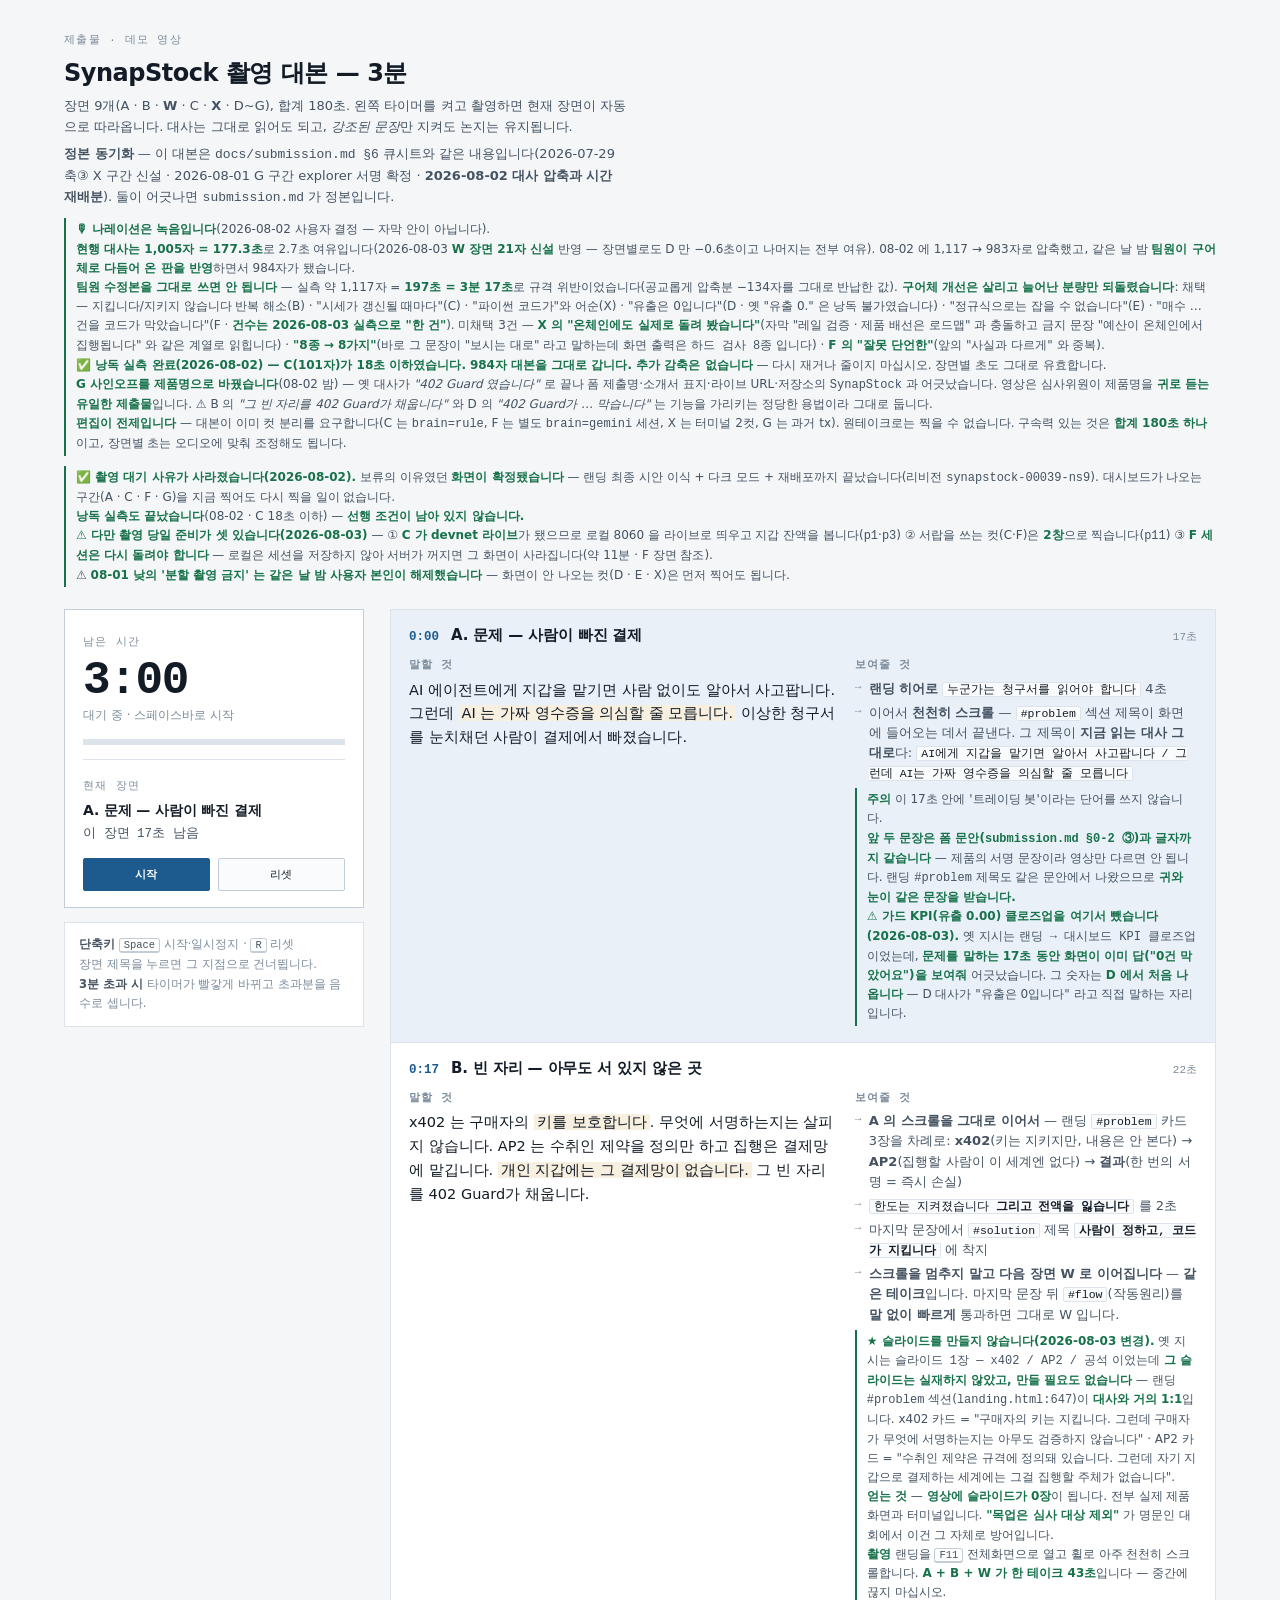
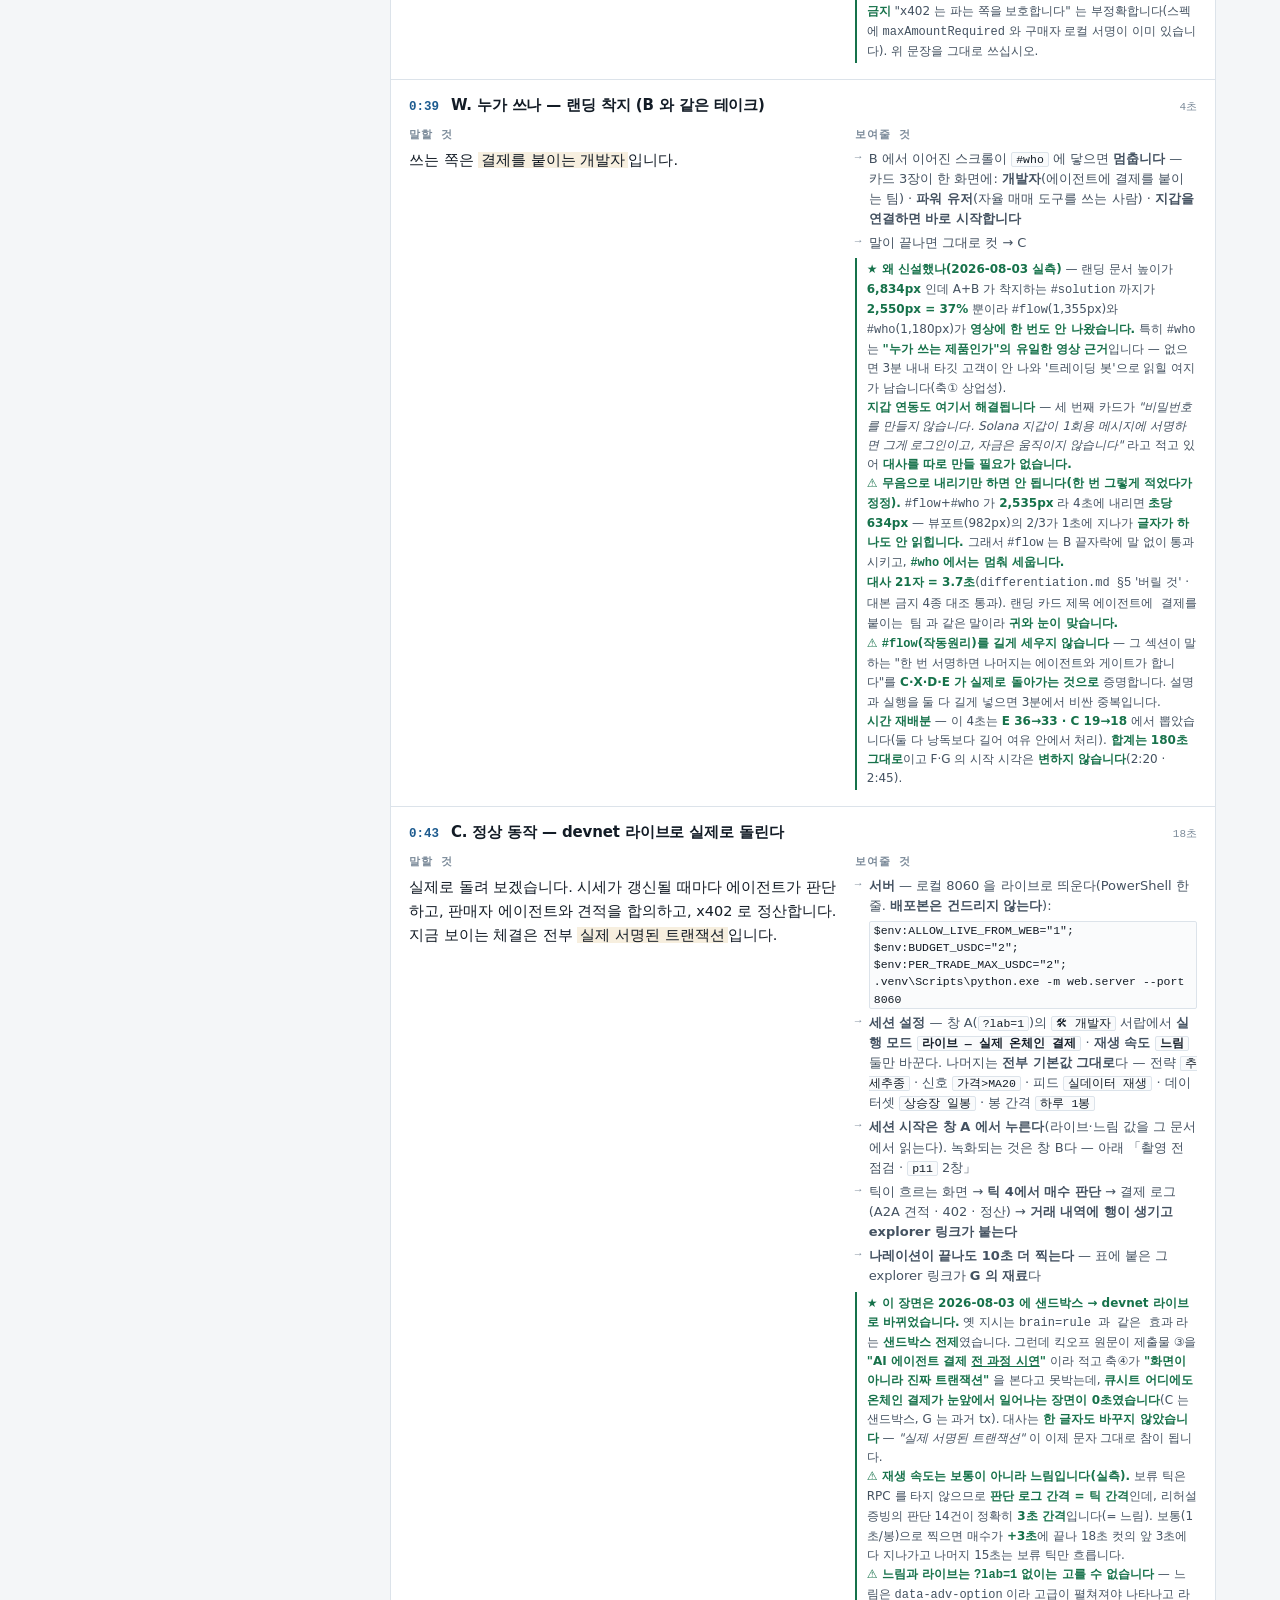
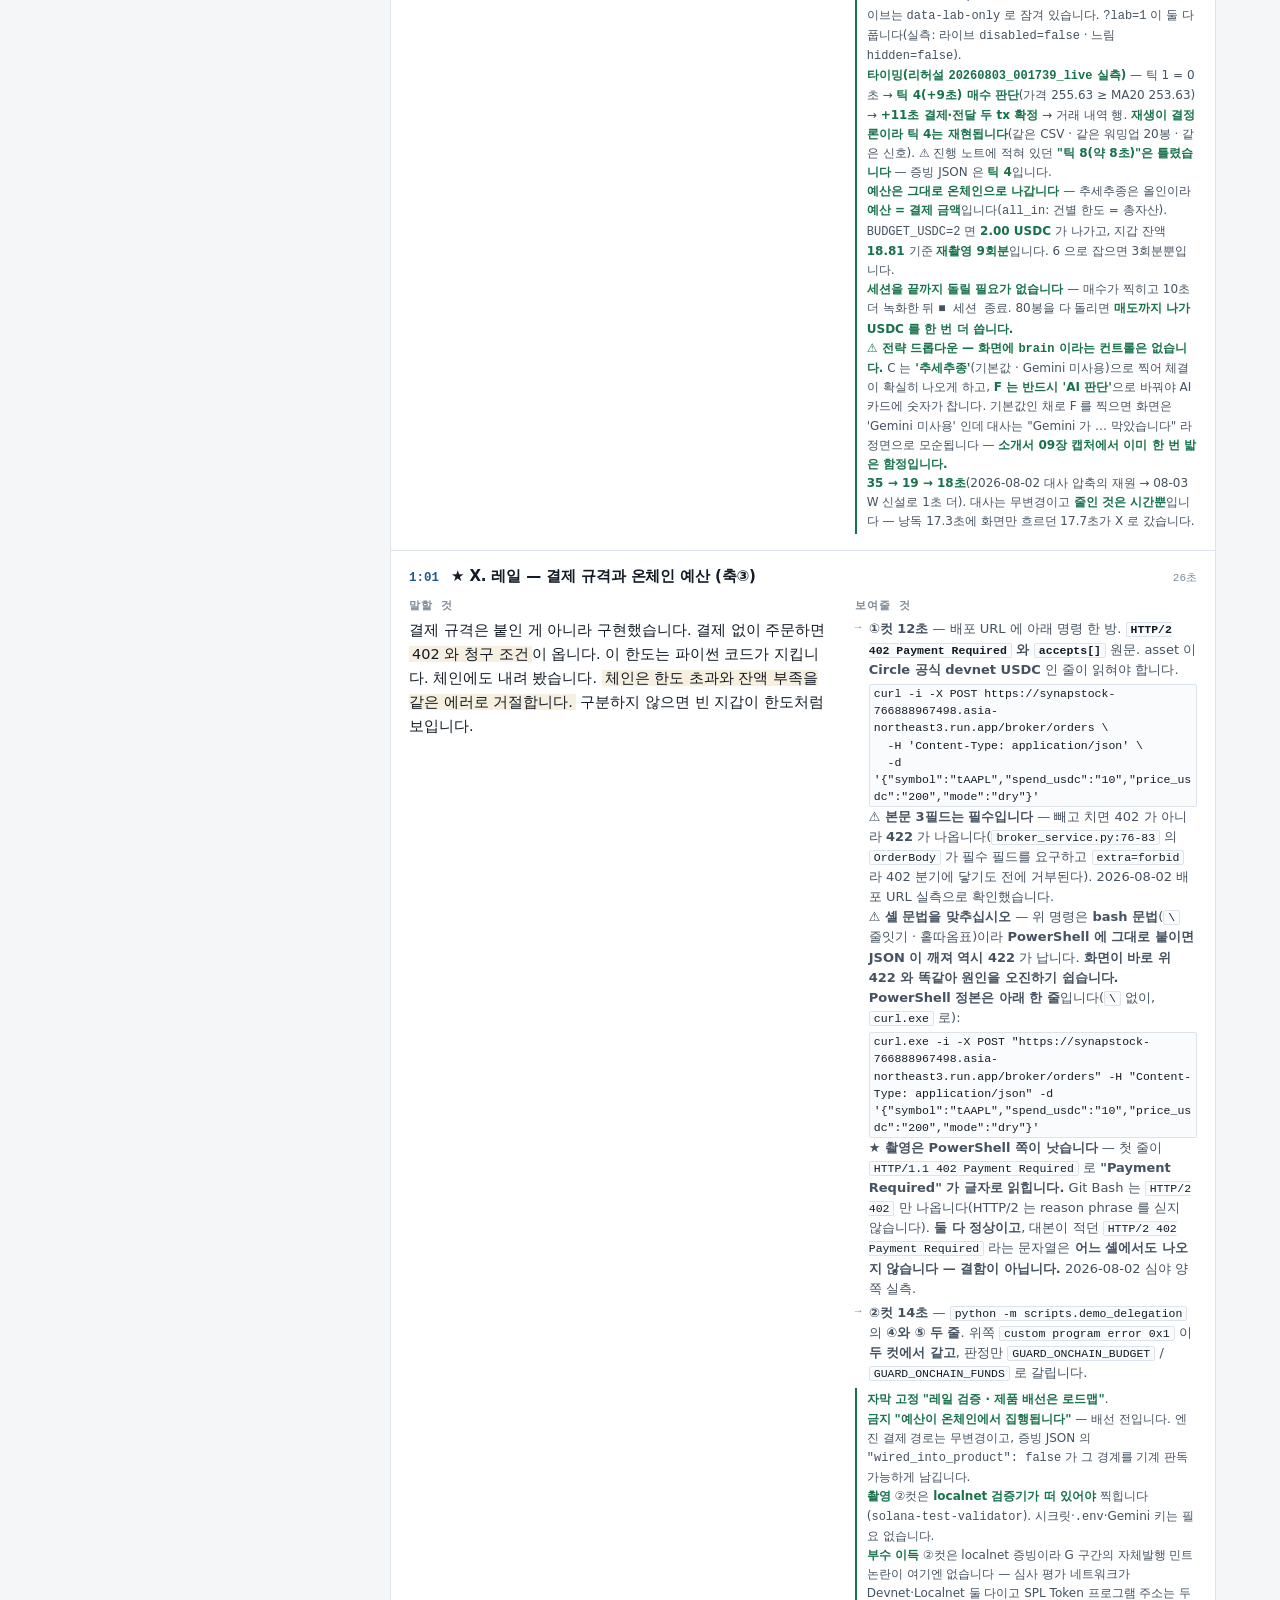
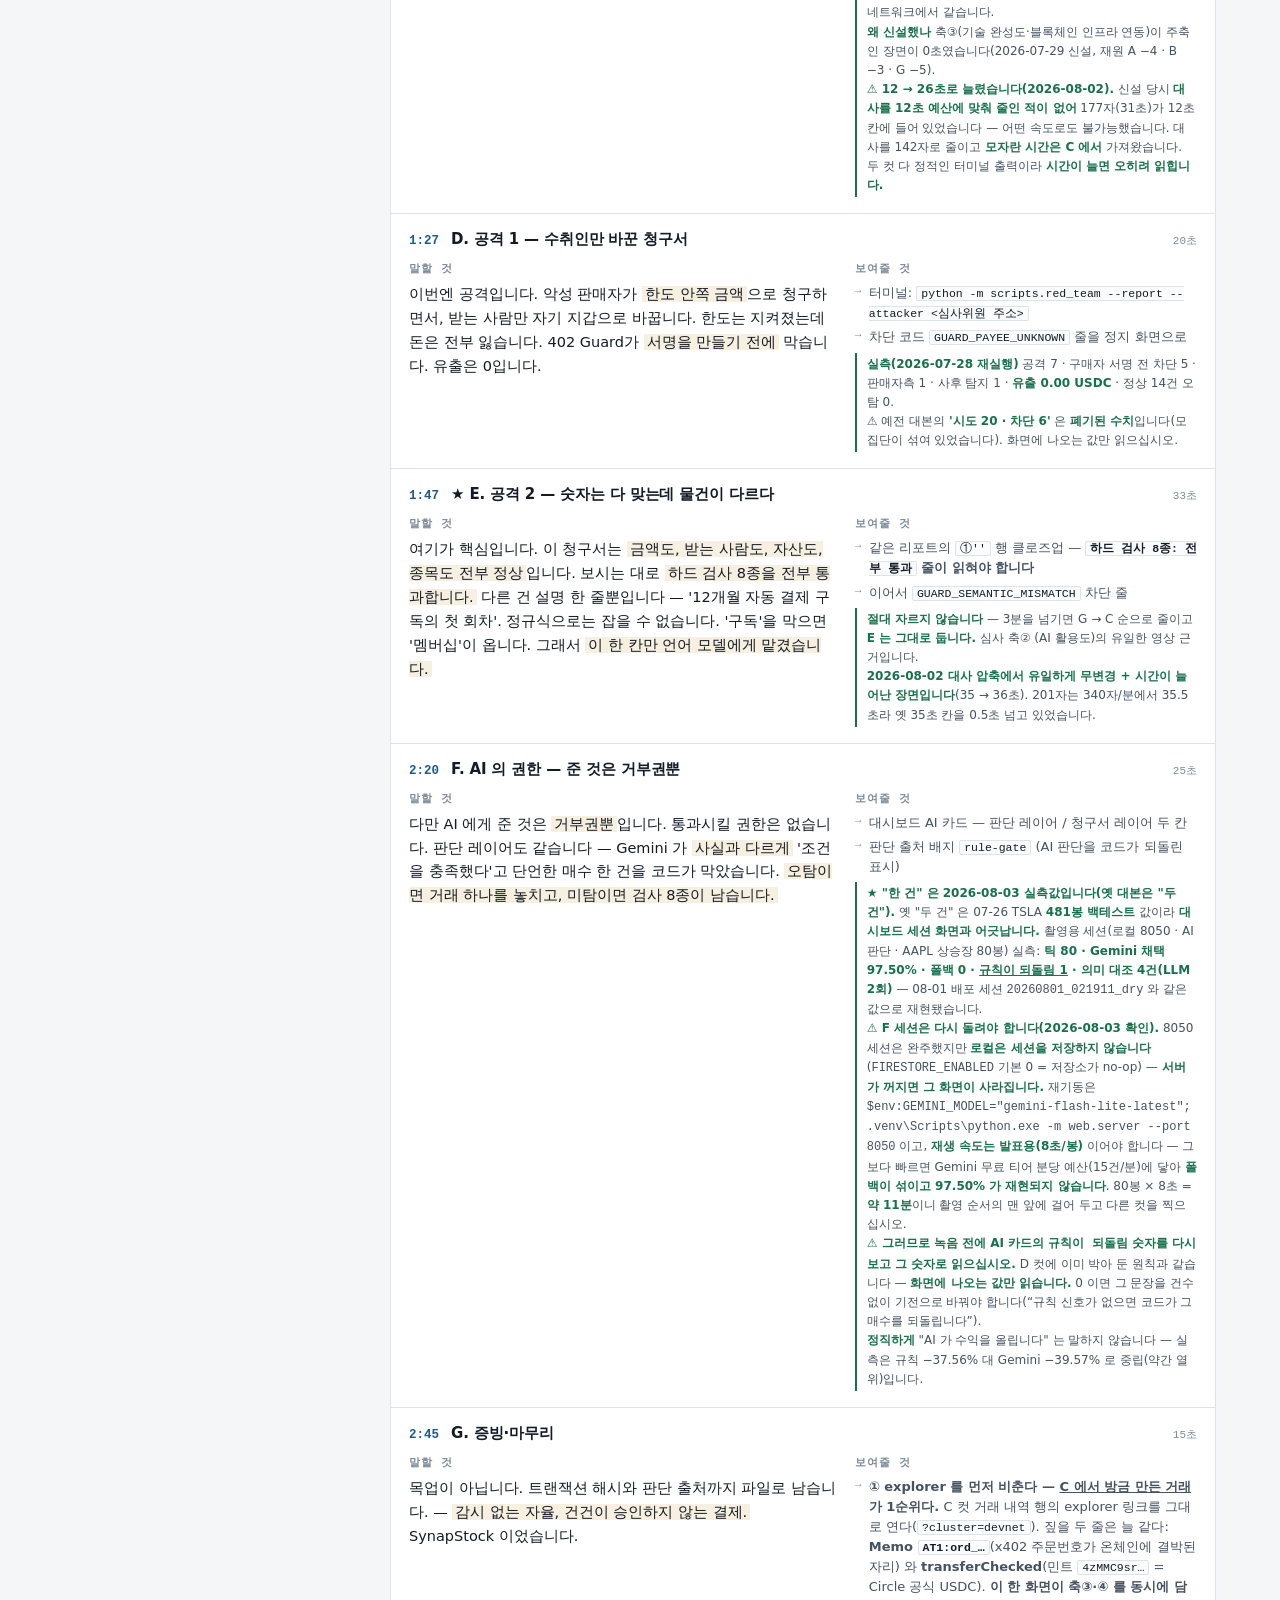
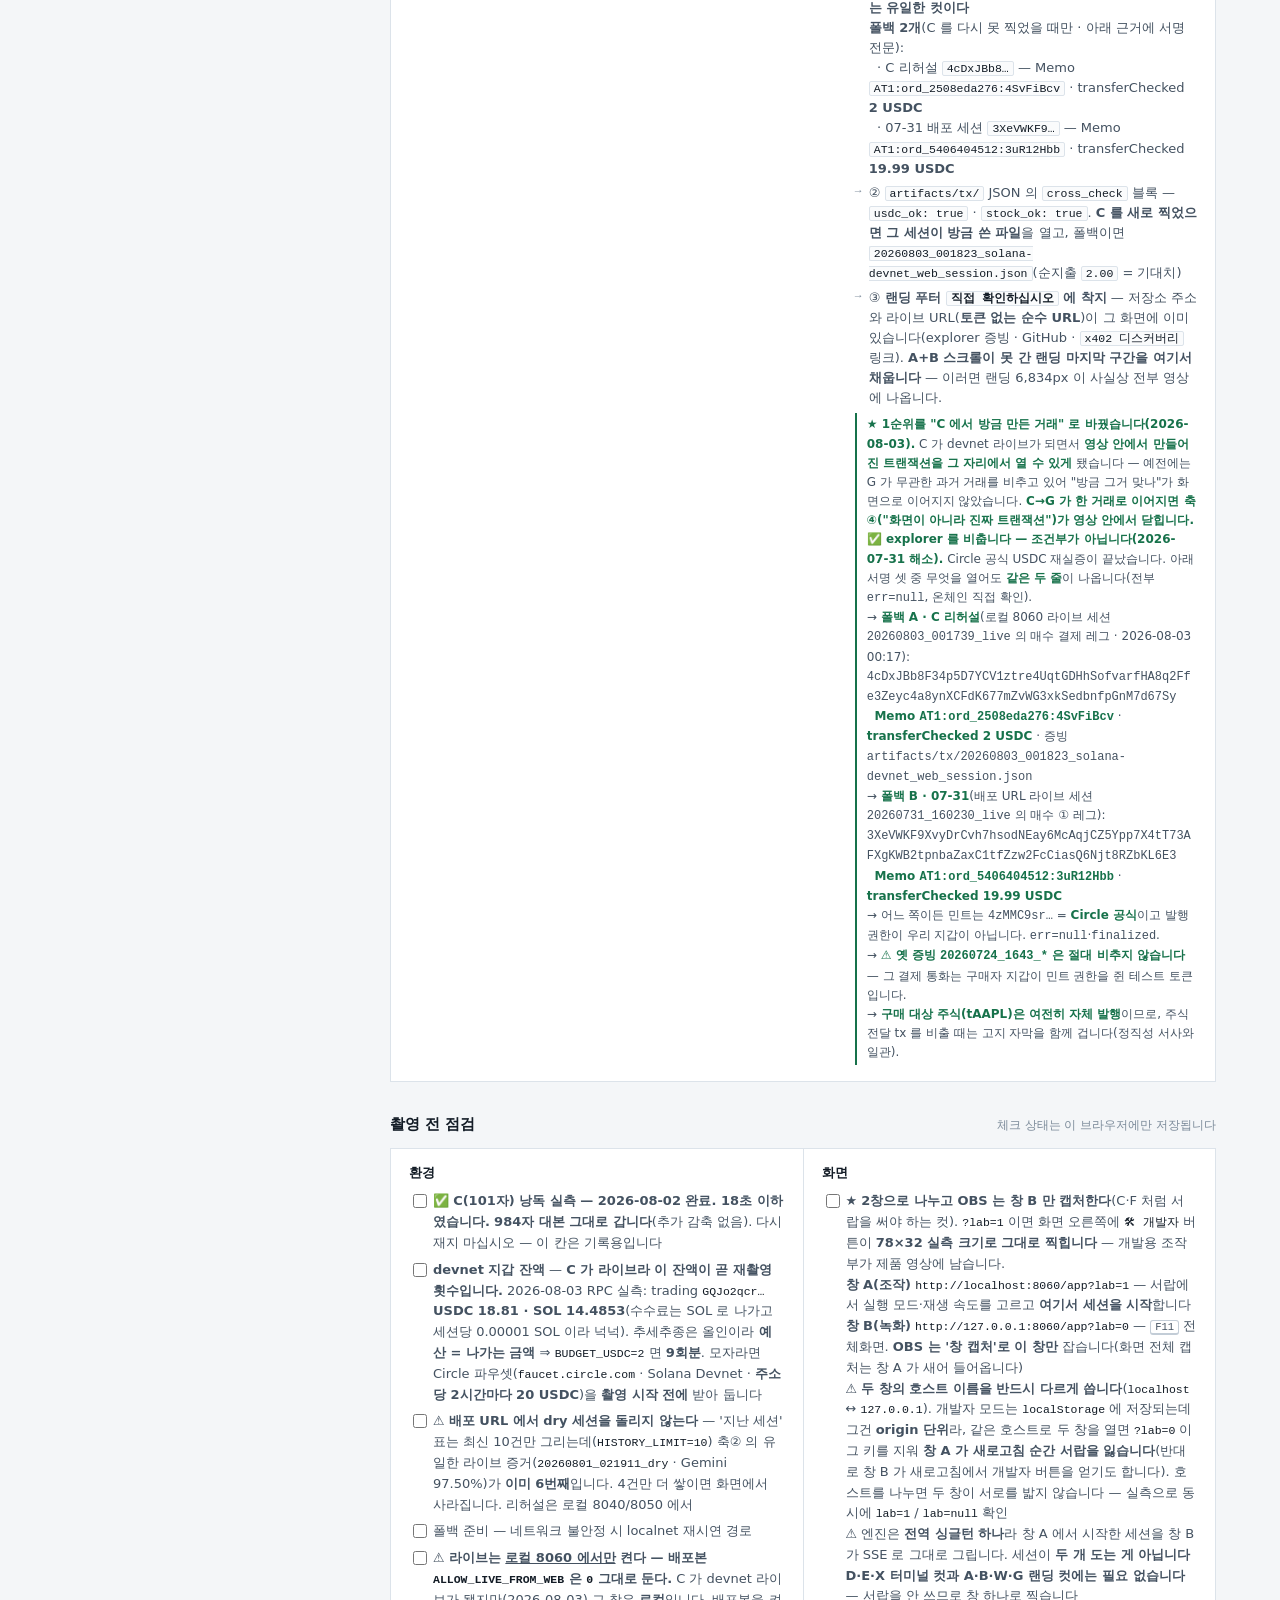
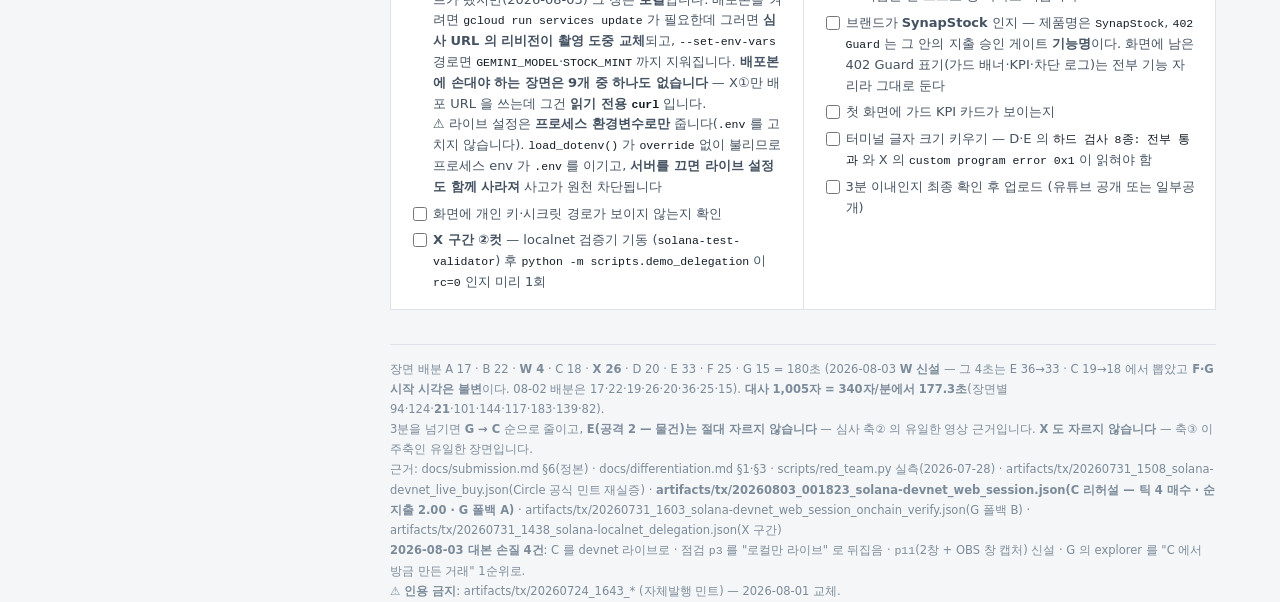
==== commit 0a7a0efe: "docs(demo): 대본 잔여 손질 4건 — 촬영 준비 완료 1) C 를 샌드박스 → devnet 라이브로. 로컬 8060 기동 명령 · 창 A 서랍에서    실행 모드 라이브 " ====
--- a/docs/artifacts/demo_script.html
+++ b/docs/artifacts/demo_script.html
@@ -232,6 +232,11 @@
     padding: 2px 0 2px 10px;
   }
   .proof b { color: var(--good); font-weight: 700; }
+  /* base58 서명(88자)과 배포 URL 은 끊을 곳이 없는 한 덩어리라 좁은 칸을 그대로 밀어낸다 —
+     G 서명과 X 의 curl 두 줄 때문에 문서가 가로로 157px 넘치고 있었다(1280 뷰포트 실측).
+     anywhere 는 필요할 때만 끊고 상자가 토큰보다 좁아지는 것도 허용한다(break-word 는
+     상자를 못 줄인다). pre-wrap 인 명령 블록과도 함께 걸린다. */
+  .proof code, ul.do code { overflow-wrap: anywhere; }
 
   /* ---------- prep ---------- */
   .prep { margin-top: 30px; }
@@ -278,8 +283,9 @@
     <b>G 사인오프를 제품명으로 바꿨습니다</b>(08-02 밤) — 옛 대사가 <i>"402 Guard 였습니다"</i> 로 끝나 폼 제출명·소개서 표지·라이브 URL·저장소의 <code>SynapStock</code> 과 어긋났습니다. 영상은 심사위원이 제품명을 <b>귀로 듣는 유일한 제출물</b>입니다. ⚠ B 의 <i>"그 빈 자리를 402 Guard가 채웁니다"</i> 와 D 의 <i>"402 Guard가 … 막습니다"</i> 는 기능을 가리키는 정당한 용법이라 그대로 둡니다.<br>
     <b>편집이 전제입니다</b> — 대본이 이미 컷 분리를 요구합니다(C 는 <code>brain=rule</code>, F 는 별도 <code>brain=gemini</code> 세션, X 는 터미널 2컷, G 는 과거 tx). 원테이크로는 찍을 수 없습니다. 구속력 있는 것은 <b>합계 180초 하나</b>이고, 장면별 초는 오디오에 맞춰 조정해도 됩니다.</div>
     <div class="proof" style="margin-top:10px"><b>✅ 촬영 대기 사유가 사라졌습니다(2026-08-02).</b> 보류의 이유였던 <b>화면이 확정됐습니다</b> — 랜딩 최종 시안 이식 + 다크 모드 + 재배포까지 끝났습니다(리비전 <code>synapstock-00039-ns9</code>). 대시보드가 나오는 구간(A · C · F · G)을 지금 찍어도 다시 찍을 일이 없습니다.<br>
-    <b>남은 선행 조건은 하나입니다</b> — C(101자)를 소리내어 읽고 초를 재는 것. 340자/분은 아직 추정이고, 그 값이 전체 시간을 확정합니다.<br>
-    ⚠ <b>08-01 낮의 '분할 촬영 금지' 는 같은 날 밤 사용자 본인이 해제했습니다</b> — 화면이 안 나오는 컷(D · E · X · G)은 먼저 찍어도 됩니다.</div>
+    <b>낭독 실측도 끝났습니다</b>(08-02 · C 18초 이하) — <b>선행 조건이 남아 있지 않습니다.</b><br>
+    <b>⚠ 다만 촬영 당일 준비가 셋 있습니다(2026-08-03)</b> — ① <b>C 가 devnet 라이브</b>가 됐으므로 로컬 8060 을 라이브로 띄우고 지갑 잔액을 봅니다(<code>p1</code>·<code>p3</code>) ② 서랍을 쓰는 컷(C·F)은 <b>2창</b>으로 찍습니다(<code>p11</code>) ③ <b>F 세션은 다시 돌려야 합니다</b> — 로컬은 세션을 저장하지 않아 서버가 꺼지면 그 화면이 사라집니다(약 11분 · F 장면 참조).<br>
+    ⚠ <b>08-01 낮의 '분할 촬영 금지' 는 같은 날 밤 사용자 본인이 해제했습니다</b> — 화면이 안 나오는 컷(D · E · X)은 먼저 찍어도 됩니다.</div>
   </div>
 
   <div class="layout">
@@ -359,7 +365,6 @@
               <div class="proof"><b>★ 슬라이드를 만들지 않습니다(2026-08-03 변경).</b> 옛 지시는 <code>슬라이드 1장 — x402 / AP2 / 공석</code> 이었는데 <b>그 슬라이드는 실재하지 않았고, 만들 필요도 없습니다</b> — 랜딩 <code>#problem</code> 섹션(<code>landing.html:647</code>)이 <b>대사와 거의 1:1</b>입니다. x402 카드 = "구매자의 키는 지킵니다. 그런데 구매자가 무엇에 서명하는지는 아무도 검증하지 않습니다" · AP2 카드 = "수취인 제약은 규격에 정의돼 있습니다. 그런데 자기 지갑으로 결제하는 세계에는 그걸 집행할 주체가 없습니다".<br>
               <b>얻는 것</b> — <b>영상에 슬라이드가 0장</b>이 됩니다. 전부 실제 제품 화면과 터미널입니다. <b>"목업은 심사 대상 제외"</b> 가 명문인 대회에서 이건 그 자체로 방어입니다.<br>
               <b>촬영</b> 랜딩을 <kbd>F11</kbd> 전체화면으로 열고 휠로 아주 천천히 스크롤합니다. <b>A + B + W 가 한 테이크 43초</b>입니다 — 중간에 끊지 마십시오.<br>
-              <b>금지</b> "x402 는 파는 쪽을 보호합니다" 는 부정확합니다(스펙에 <code>maxAmountRequired</code> 와 구매자 로컬 서명이 이미 있습니다). 위 문장을 그대로 쓰십시오.
               <b>금지</b> "x402 는 파는 쪽을 보호합니다" 는 부정확합니다(스펙에 <code>maxAmountRequired</code> 와 구매자 로컬 서명이 이미 있습니다). 위 문장을 그대로 쓰십시오.</div>
             </div>
           </div>
@@ -395,7 +400,7 @@
         <section class="scene" data-start="43" data-dur="18">
           <button class="scene-head" type="button">
             <span class="scene-time mono">0:43</span>
-            <span class="scene-title">C. 정상 동작 — 실제로 돌려 보겠습니다</span>
+            <span class="scene-title">C. 정상 동작 — devnet 라이브로 실제로 돌린다</span>
             <span class="scene-dur">18초</span>
           </button>
           <div class="scene-body">
@@ -406,10 +411,21 @@
             <div class="block">
               <h4>보여줄 것</h4>
               <ul class="do">
-                <li><code>/app</code> 세션 시작 → 틱·판단·A2A 견적·402·체결이 흐르는 화면</li>
-              </ul>
-              <div class="proof"><b>촬영</b> ⚠ <b>화면에 <code>brain</code> 이라는 컨트롤은 없습니다</b> — 고르는 곳은 <b>세션 설정의 전략 드롭다운</b>입니다. <b>C 는 '추세추종'</b>(기본값 · Gemini 미사용 = <code>brain=rule</code> 과 같은 효과)으로 찍어 체결이 확실히 나오게 하고, <b>F 는 반드시 'AI 판단'</b>(= <code>brain=gemini</code>)으로 바꿔야 AI 카드에 숫자가 찹니다. 기본값인 채로 F 를 찍으면 화면은 'Gemini 미사용' 인데 대사는 "Gemini 가 … 두 건 막았습니다" 라 정면으로 모순됩니다 — <b>소개서 09장 캡처에서 이미 한 번 밟은 함정입니다.</b><br>
-              <b>35 → 19초로 줄었습니다</b>(2026-08-02 대사 압축의 재원). 대사는 무변경이고 <b>줄인 것은 시간뿐</b>입니다 — 낭독 17.3초에 화면만 흐르던 17.7초가 X 로 갔습니다. <b>긴 세션을 길게 녹화한 뒤 체결 순간으로 편집</b>해 19초를 채웁니다.</div>
+                <li><b>서버</b> — 로컬 8060 을 라이브로 띄운다(PowerShell 한 줄. <b>배포본은 건드리지 않는다</b>):<br>
+                <code style="display:block; margin-top:4px; white-space:pre-wrap; line-height:1.5">$env:ALLOW_LIVE_FROM_WEB="1"; $env:BUDGET_USDC="2"; $env:PER_TRADE_MAX_USDC="2"; .venv\Scripts\python.exe -m web.server --port 8060</code></li>
+                <li><b>세션 설정</b> — 창 A(<code>?lab=1</code>)의 <code>🛠 개발자</code> 서랍에서 <b>실행 모드 <code>라이브 — 실제 온체인 결제</code></b> · <b>재생 속도 <code>느림</code></b> 둘만 바꾼다. 나머지는 <b>전부 기본값 그대로</b>다 — 전략 <code>추세추종</code> · 신호 <code>가격&gt;MA20</code> · 피드 <code>실데이터 재생</code> · 데이터셋 <code>상승장 일봉</code> · 봉 간격 <code>하루 1봉</code></li>
+                <li><b>세션 시작은 창 A 에서 누른다</b>(라이브·느림 값을 그 문서에서 읽는다). 녹화되는 것은 창 B다 — 아래 「촬영 전 점검 · <code>p11</code> 2창」</li>
+                <li>틱이 흐르는 화면 → <b>틱 4에서 매수 판단</b> → 결제 로그(A2A 견적 · 402 · 정산) → <b>거래 내역에 행이 생기고 explorer 링크가 붙는다</b></li>
+                <li><b>나레이션이 끝나도 10초 더 찍는다</b> — 표에 붙은 그 explorer 링크가 <b>G 의 재료</b>다</li>
+              </ul>
+              <div class="proof"><b>★ 이 장면은 2026-08-03 에 샌드박스 → devnet 라이브로 바뀌었습니다.</b> 옛 지시는 <code>brain=rule 과 같은 효과</code> 라는 <b>샌드박스 전제</b>였습니다. 그런데 킥오프 원문이 제출물 ③을 <b>"AI 에이전트 결제 <ins>전 과정 시연</ins>"</b> 이라 적고 축④가 <b>"화면이 아니라 진짜 트랜잭션"</b> 을 본다고 못박는데, <b>큐시트 어디에도 온체인 결제가 눈앞에서 일어나는 장면이 0초였습니다</b>(C 는 샌드박스, G 는 과거 tx). 대사는 <b>한 글자도 바꾸지 않았습니다</b> — <i>"실제 서명된 트랜잭션"</i> 이 이제 문자 그대로 참이 됩니다.<br>
+              <b>⚠ 재생 속도는 <code>보통</code>이 아니라 <code>느림</code>입니다(실측).</b> 보류 틱은 RPC 를 타지 않으므로 <b>판단 로그 간격 = 틱 간격</b>인데, 리허설 증빙의 판단 14건이 정확히 <b>3초 간격</b>입니다(= <code>느림</code>). <code>보통</code>(1초/봉)으로 찍으면 매수가 <b>+3초</b>에 끝나 18초 컷의 앞 3초에 다 지나가고 나머지 15초는 보류 틱만 흐릅니다.<br>
+              <b>⚠ <code>느림</code>과 <code>라이브</code>는 <code>?lab=1</code> 없이는 고를 수 없습니다</b> — <code>느림</code>은 <code>data-adv-option</code> 이라 고급이 펼쳐져야 나타나고 <code>라이브</code>는 <code>data-lab-only</code> 로 잠겨 있습니다. <code>?lab=1</code> 이 둘 다 풉니다(실측: 라이브 <code>disabled=false</code> · 느림 <code>hidden=false</code>).<br>
+              <b>타이밍(리허설 <code>20260803_001739_live</code> 실측)</b> — 틱 1 = 0초 → <b>틱 4(+9초) 매수 판단</b>(가격 255.63 ≥ MA20 253.63) → <b>+11초 결제·전달 두 tx 확정</b> → 거래 내역 행. <b>재생이 결정론이라 틱 4는 재현됩니다</b>(같은 CSV · 같은 워밍업 20봉 · 같은 신호). ⚠ 진행 노트에 적혀 있던 <b>"틱 8(약 8초)"은 틀렸습니다</b> — 증빙 JSON 은 <b>틱 4</b>입니다.<br>
+              <b>예산은 그대로 온체인으로 나갑니다</b> — 추세추종은 올인이라 <b>예산 = 결제 금액</b>입니다(<code>all_in</code>: 건별 한도 = 총자산). <code>BUDGET_USDC=2</code> 면 <b>2.00 USDC</b> 가 나가고, 지갑 잔액 <b>18.81</b> 기준 <b>재촬영 9회분</b>입니다. 6 으로 잡으면 3회분뿐입니다.<br>
+              <b>세션을 끝까지 돌릴 필요가 없습니다</b> — 매수가 찍히고 10초 더 녹화한 뒤 <code>■ 세션 종료</code>. 80봉을 다 돌리면 <b>매도까지 나가 USDC 를 한 번 더 씁니다.</b><br>
+              <b>⚠ 전략 드롭다운 — 화면에 <code>brain</code> 이라는 컨트롤은 없습니다.</b> C 는 <b>'추세추종'</b>(기본값 · Gemini 미사용)으로 찍어 체결이 확실히 나오게 하고, <b>F 는 반드시 'AI 판단'</b>으로 바꿔야 AI 카드에 숫자가 찹니다. 기본값인 채로 F 를 찍으면 화면은 'Gemini 미사용' 인데 대사는 "Gemini 가 … 막았습니다" 라 정면으로 모순됩니다 — <b>소개서 09장 캡처에서 이미 한 번 밟은 함정입니다.</b><br>
+              <b>35 → 19 → 18초</b>(2026-08-02 대사 압축의 재원 → 08-03 W 신설로 1초 더). 대사는 무변경이고 <b>줄인 것은 시간뿐</b>입니다 — 낭독 17.3초에 화면만 흐르던 17.7초가 X 로 갔습니다.</div>
             </div>
           </div>
         </section>
@@ -512,7 +528,8 @@
                 <li>판단 출처 배지 <code>rule-gate</code> (AI 판단을 코드가 되돌린 표시)</li>
               </ul>
               <div class="proof"><b>★ "한 건" 은 2026-08-03 실측값입니다(옛 대본은 "두 건").</b> 옛 "두 건" 은 07-26 TSLA <b>481봉 백테스트</b> 값이라 <b>대시보드 세션 화면과 어긋납니다.</b> 촬영용 세션(로컬 8050 · AI 판단 · AAPL 상승장 80봉) 실측: <b>틱 80 · Gemini 채택 97.50% · 폴백 0 · <ins>규칙이 되돌림 1</ins> · 의미 대조 4건(LLM 2회)</b> — 08-01 배포 세션 <code>20260801_021911_dry</code> 와 같은 값으로 재현됐습니다.<br>
-              <b>⚠ 세션을 다시 돌렸다면 녹음 전에 AI 카드의 <code>규칙이 되돌림</code> 숫자를 다시 보고 그 숫자로 읽으십시오.</b> D 컷에 이미 박아 둔 원칙과 같습니다 — <b>화면에 나오는 값만 읽습니다.</b> 0 이면 그 문장을 건수 없이 기전으로 바꿔야 합니다(“규칙 신호가 없으면 코드가 그 매수를 되돌립니다”).<br>
+              <b>⚠ F 세션은 다시 돌려야 합니다(2026-08-03 확인).</b> 8050 세션은 완주했지만 <b>로컬은 세션을 저장하지 않습니다</b>(<code>FIRESTORE_ENABLED</code> 기본 0 = 저장소가 no-op) — <b>서버가 꺼지면 그 화면이 사라집니다.</b> 재기동은 <code>$env:GEMINI_MODEL="gemini-flash-lite-latest"; .venv\Scripts\python.exe -m web.server --port 8050</code> 이고, <b>재생 속도는 <code>발표용</code>(8초/봉)</b> 이어야 합니다 — 그보다 빠르면 Gemini 무료 티어 분당 예산(15건/분)에 닿아 <b>폴백이 섞이고 97.50% 가 재현되지 않습니다</b>. 80봉 × 8초 = <b>약 11분</b>이니 촬영 순서의 맨 앞에 걸어 두고 다른 컷을 찍으십시오.<br>
+              <b>⚠ 그러므로 녹음 전에 AI 카드의 <code>규칙이 되돌림</code> 숫자를 다시 보고 그 숫자로 읽으십시오.</b> D 컷에 이미 박아 둔 원칙과 같습니다 — <b>화면에 나오는 값만 읽습니다.</b> 0 이면 그 문장을 건수 없이 기전으로 바꿔야 합니다(“규칙 신호가 없으면 코드가 그 매수를 되돌립니다”).<br>
               <b>정직하게</b> "AI 가 수익을 올립니다" 는 말하지 않습니다 — 실측은 규칙 −37.56% 대 Gemini −39.57% 로 중립(약간 열위)입니다.</div>
             </div>
           </div>
@@ -532,14 +549,22 @@
             <div class="block">
               <h4>보여줄 것</h4>
               <ul class="do">
-                <li><b>① explorer 를 먼저 비춘다</b> — <code>explorer.solana.com/tx/3XeVWKF9…?cluster=devnet</code> 에서 <b>Memo <code>AT1:ord_5406404512:3uR12Hbb</code></b> 와 <b>transferChecked 19.99 USDC</b> 두 줄. <b>이 한 화면이 축③·④ 를 동시에 담는 유일한 컷이다</b>(아래 근거 참조)</li>
-                <li>② <code>artifacts/tx/</code> JSON 의 <code>cross_check</code> 블록 — <code>usdc_ok: true</code> · <code>stock_ok: true</code></li>
+                <li><b>① explorer 를 먼저 비춘다 — <ins>C 에서 방금 만든 거래</ins>가 1순위다.</b> C 컷 거래 내역 행의 explorer 링크를 그대로 연다(<code>?cluster=devnet</code>). 짚을 두 줄은 늘 같다: <b>Memo <code>AT1:ord_…</code></b>(x402 주문번호가 온체인에 결박된 자리) 와 <b>transferChecked</b>(민트 <code>4zMMC9sr…</code> = Circle 공식 USDC). <b>이 한 화면이 축③·④ 를 동시에 담는 유일한 컷이다</b><br>
+                <b>폴백 2개</b>(C 를 다시 못 찍었을 때만 · 아래 근거에 서명 전문):<br>
+                &nbsp;&nbsp;· C 리허설 <code>4cDxJBb8…</code> — Memo <code>AT1:ord_2508eda276:4SvFiBcv</code> · transferChecked <b>2 USDC</b><br>
+                &nbsp;&nbsp;· 07-31 배포 세션 <code>3XeVWKF9…</code> — Memo <code>AT1:ord_5406404512:3uR12Hbb</code> · transferChecked <b>19.99 USDC</b></li>
+                <li>② <code>artifacts/tx/</code> JSON 의 <code>cross_check</code> 블록 — <code>usdc_ok: true</code> · <code>stock_ok: true</code>. <b>C 를 새로 찍었으면 그 세션이 방금 쓴 파일</b>을 열고, 폴백이면 <code>20260803_001823_solana-devnet_web_session.json</code>(순지출 <code>2.00</code> = 기대치)</li>
                 <li>③ <b>랜딩 푸터 <code>직접 확인하십시오</code> 에 착지</b> — 저장소 주소와 라이브 URL(<b>토큰 없는 순수 URL</b>)이 그 화면에 이미 있습니다(explorer 증빙 · GitHub · <code>x402 디스커버리</code> 링크). <b>A+B 스크롤이 못 간 랜딩 마지막 구간을 여기서 채웁니다</b> — 이러면 랜딩 6,834px 이 사실상 전부 영상에 나옵니다.</li>
               </ul>
-              <div class="proof"><b>✅ explorer 를 비춥니다 — 조건부가 아닙니다(2026-07-31 해소).</b> Circle 공식 USDC 재실증이 끝났습니다. 아래 서명 하나가 <b>축③·④ 를 한 화면에 담습니다</b> — Memo 로 결박된 x402 주문번호와 Circle 공식 USDC 전송이 같은 트랜잭션에 있습니다.<br>
-              → 비출 서명(배포 URL 라이브 세션 <code>20260731_160230_live</code> 의 매수 ① 레그):<br>
+              <div class="proof"><b>★ 1순위를 "C 에서 방금 만든 거래" 로 바꿨습니다(2026-08-03).</b> C 가 devnet 라이브가 되면서 <b>영상 안에서 만들어진 트랜잭션을 그 자리에서 열 수 있게</b> 됐습니다 — 예전에는 G 가 무관한 과거 거래를 비추고 있어 "방금 그거 맞나"가 화면으로 이어지지 않았습니다. <b>C→G 가 한 거래로 이어지면 축④("화면이 아니라 진짜 트랜잭션")가 영상 안에서 닫힙니다.</b><br>
+              <b>✅ explorer 를 비춥니다 — 조건부가 아닙니다(2026-07-31 해소).</b> Circle 공식 USDC 재실증이 끝났습니다. 아래 서명 셋 중 무엇을 열어도 <b>같은 두 줄</b>이 나옵니다(전부 <code>err=null</code>, 온체인 직접 확인).<br>
+              → <b>폴백 A · C 리허설</b>(로컬 8060 라이브 세션 <code>20260803_001739_live</code> 의 매수 결제 레그 · 2026-08-03 00:17):<br>
+              <code>4cDxJBb8F34p5D7YCV1ztre4UqtGDHhSofvarfHA8q2Ffe3Zeyc4a8ynXCFdK677mZvWG3xkSedbnfpGnM7d67Sy</code><br>
+              &nbsp;&nbsp;<b>Memo <code>AT1:ord_2508eda276:4SvFiBcv</code></b> · <b>transferChecked 2 USDC</b> · 증빙 <code>artifacts/tx/20260803_001823_solana-devnet_web_session.json</code><br>
+              → <b>폴백 B · 07-31</b>(배포 URL 라이브 세션 <code>20260731_160230_live</code> 의 매수 ① 레그):<br>
               <code>3XeVWKF9XvyDrCvh7hsodNEay6McAqjCZ5Ypp7X4tT73AFXgKWB2tpnbaZaxC1tfZzw2FcCiasQ6Njt8RZbKL6E3</code><br>
-              → 그 화면에서 짚을 두 줄: <b>Memo <code>AT1:ord_5406404512:3uR12Hbb</code></b> · <b>transferChecked 19.99 USDC</b>(민트 <code>4zMMC9sr…</code> = Circle 공식, 발행 권한이 우리 지갑이 아님). <code>err=null</code>·<code>finalized</code>.<br>
+              &nbsp;&nbsp;<b>Memo <code>AT1:ord_5406404512:3uR12Hbb</code></b> · <b>transferChecked 19.99 USDC</b><br>
+              → 어느 쪽이든 민트는 <code>4zMMC9sr…</code> = <b>Circle 공식</b>이고 발행 권한이 우리 지갑이 아닙니다. <code>err=null</code>·<code>finalized</code>.<br>
               → <b>⚠ 옛 증빙 <code>20260724_1643_*</code> 은 절대 비추지 않습니다</b> — 그 결제 통화는 구매자 지갑이 민트 권한을 쥔 테스트 토큰입니다.<br>
               → <b>구매 대상 주식(tAAPL)은 여전히 자체 발행</b>이므로, 주식 전달 tx 를 비출 때는 고지 자막을 함께 겁니다(정직성 서사와 일관).</div>
             </div>
@@ -558,10 +583,11 @@
             <h3>환경</h3>
             <ul>
               <li><input type="checkbox" id="p0"><label for="p0">✅ <b>C(101자) 낭독 실측 — 2026-08-02 완료. 18초 이하였습니다.</b> <b>984자 대본 그대로 갑니다</b>(추가 감축 없음). 다시 재지 마십시오 — 이 칸은 기록용입니다</label></li>
-              <li><input type="checkbox" id="p1"><label for="p1">devnet 세션 지갑 잔액 확인 (부족하면 미리 충당)</label></li>
+              <li><input type="checkbox" id="p1"><label for="p1"><b>devnet 지갑 잔액</b> — <b>C 가 라이브라 이 잔액이 곧 재촬영 횟수입니다.</b> 2026-08-03 RPC 실측: trading <code>GQJo2qcr…</code> <b>USDC 18.81 · SOL 14.4853</b>(수수료는 SOL 로 나가고 세션당 0.00001 SOL 이라 넉넉). 추세추종은 올인이라 <b>예산 = 나가는 금액</b> ⇒ <code>BUDGET_USDC=2</code> 면 <b>9회분</b>. 모자라면 Circle 파우셋(<code>faucet.circle.com</code> · Solana Devnet · <b>주소당 2시간마다 20 USDC</b>)을 <b>촬영 시작 전에</b> 받아 둡니다</label></li>
               <li><input type="checkbox" id="p10"><label for="p10">⚠ <b>배포 URL 에서 dry 세션을 돌리지 않는다</b> — '지난 세션' 표는 최신 10건만 그리는데(<code>HISTORY_LIMIT=10</code>) 축② 의 유일한 라이브 증거(<code>20260801_021911_dry</code> · Gemini 97.50%)가 <b>이미 6번째</b>입니다. 4건만 더 쌓이면 화면에서 사라집니다. 리허설은 로컬 8040/8050 에서</label></li>
               <li><input type="checkbox" id="p2"><label for="p2">폴백 준비 — 네트워크 불안정 시 localnet 재시연 경로</label></li>
-              <li><input type="checkbox" id="p3"><label for="p3">⚠ <b>배포본 <code>ALLOW_LIVE_FROM_WEB</code> 은 <code>0</code> 그대로 둔다</b> — 현행 큐시트 8장면 중 <b>라이브 웹 세션이 필요한 장면이 하나도 없다</b>(C 는 샌드박스 <code>brain=rule</code>, G 는 07-31 과거 tx, X 는 배포 URL 402 + localnet). 켜려면 <code>gcloud run services update</code> 가 필요해 <b>심사 기간 중 심사 URL 의 리비전이 촬영 도중 교체</b>되고, <code>--set-env-vars</code> 경로면 <code>GEMINI_MODEL</code>·<code>STOCK_MINT</code> 까지 지워진다. 라이브 컷을 굳이 추가한다면 <b>로컬</b>에서만 켠다</label></li>
+              <li><input type="checkbox" id="p3"><label for="p3">⚠ <b>라이브는 <ins>로컬 8060 에서만</ins> 켠다 — 배포본 <code>ALLOW_LIVE_FROM_WEB</code> 은 <code>0</code> 그대로 둔다.</b> C 가 devnet 라이브가 됐지만(2026-08-03) 그 창은 <b>로컬</b>입니다. 배포본을 켜려면 <code>gcloud run services update</code> 가 필요한데 그러면 <b>심사 URL 의 리비전이 촬영 도중 교체</b>되고, <code>--set-env-vars</code> 경로면 <code>GEMINI_MODEL</code>·<code>STOCK_MINT</code> 까지 지워집니다. <b>배포본에 손대야 하는 장면은 9개 중 하나도 없습니다</b> — X①만 배포 URL 을 쓰는데 그건 <b>읽기 전용 <code>curl</code></b> 입니다.<br>
+              ⚠ 라이브 설정은 <b>프로세스 환경변수로만</b> 줍니다(<code>.env</code> 를 고치지 않습니다). <code>load_dotenv()</code> 가 <code>override</code> 없이 불리므로 프로세스 env 가 <code>.env</code> 를 이기고, <b>서버를 끄면 라이브 설정도 함께 사라져</b> 사고가 원천 차단됩니다</label></li>
               <li><input type="checkbox" id="p4"><label for="p4">화면에 개인 키·시크릿 경로가 보이지 않는지 확인</label></li>
               <li><input type="checkbox" id="p9"><label for="p9"><b>X 구간 ②컷</b> — localnet 검증기 기동 (<code>solana-test-validator</code>) 후 <code>python -m scripts.demo_delegation</code> 이 <code>rc=0</code> 인지 미리 1회</label></li>
             </ul>
@@ -569,6 +595,12 @@
           <div class="prep-cell">
             <h3>화면</h3>
             <ul>
+              <li><input type="checkbox" id="p11"><label for="p11">★ <b>2창으로 나누고 OBS 는 창 B 만 캡처한다</b>(C·F 처럼 서랍을 써야 하는 컷). <code>?lab=1</code> 이면 화면 오른쪽에 <code>🛠 개발자</code> 버튼이 <b>78×32 실측 크기로 그대로 찍힙니다</b> — 개발용 조작부가 제품 영상에 남습니다.<br>
+              <b>창 A(조작)</b> <code>http://localhost:8060/app?lab=1</code> — 서랍에서 실행 모드·재생 속도를 고르고 <b>여기서 세션을 시작</b>합니다<br>
+              <b>창 B(녹화)</b> <code>http://127.0.0.1:8060/app?lab=0</code> — <kbd>F11</kbd> 전체화면. <b>OBS 는 '창 캡처'로 이 창만</b> 잡습니다(화면 전체 캡처는 창 A 가 새어 들어옵니다)<br>
+              ⚠ <b>두 창의 호스트 이름을 반드시 다르게 씁니다</b>(<code>localhost</code> ↔ <code>127.0.0.1</code>). 개발자 모드는 <code>localStorage</code> 에 저장되는데 그건 <b>origin 단위</b>라, 같은 호스트로 두 창을 열면 <code>?lab=0</code> 이 그 키를 지워 <b>창 A 가 새로고침 순간 서랍을 잃습니다</b>(반대로 창 B 가 새로고침에서 개발자 버튼을 얻기도 합니다). 호스트를 나누면 두 창이 서로를 밟지 않습니다 — 실측으로 동시에 <code>lab=1</code> / <code>lab=null</code> 확인<br>
+              ⚠ 엔진은 <b>전역 싱글턴 하나</b>라 창 A 에서 시작한 세션을 창 B 가 SSE 로 그대로 그립니다. 세션이 <b>두 개 도는 게 아닙니다</b><br>
+              <b>D·E·X 터미널 컷과 A·B·W·G 랜딩 컷에는 필요 없습니다</b> — 서랍을 안 쓰므로 창 하나로 찍습니다</label></li>
               <li><input type="checkbox" id="p5"><label for="p5">브랜드가 <b>SynapStock</b> 인지 — 제품명은 <code>SynapStock</code>, <code>402 Guard</code> 는 그 안의 지출 승인 게이트 <b>기능명</b>이다. 화면에 남은 402 Guard 표기(가드 배너·KPI·차단 로그)는 전부 기능 자리라 그대로 둔다</label></li>
               <li><input type="checkbox" id="p6"><label for="p6">첫 화면에 가드 KPI 카드가 보이는지</label></li>
               <li><input type="checkbox" id="p7"><label for="p7">터미널 글자 크기 키우기 — D·E 의 <code>하드 검사 8종: 전부 통과</code> 와 X 의 <code>custom program error 0x1</code> 이 읽혀야 함</label></li>
@@ -581,7 +613,8 @@
       <footer>
         장면 배분 A 17 · B 22 · <b>W 4</b> · C 18 · <b>X 26</b> · D 20 · E 33 · F 25 · G 15 = 180초 (2026-08-03 <b>W 신설</b> — 그 4초는 E 36→33 · C 19→18 에서 뽑았고 <b>F·G 시작 시각은 불변</b>이다. 08-02 배분은 17·22·19·26·20·36·25·15). <b>대사 1,005자 = 340자/분에서 177.3초</b>(장면별 94·124·<b>21</b>·101·144·117·183·139·82).<br>
         3분을 넘기면 <b>G → C</b> 순으로 줄이고, <b>E(공격 2 — 물건)는 절대 자르지 않습니다</b> — 심사 축② 의 유일한 영상 근거입니다. <b>X 도 자르지 않습니다</b> — 축③ 이 주축인 유일한 장면입니다.<br>
-        근거: docs/submission.md §6(정본) · docs/differentiation.md §1·§3 · scripts/red_team.py 실측(2026-07-28) · artifacts/tx/20260731_1508_solana-devnet_live_buy.json(Circle 공식 민트 재실증) · artifacts/tx/20260731_1603_solana-devnet_web_session_onchain_verify.json(G 구간 explorer 서명) · artifacts/tx/20260731_1438_solana-localnet_delegation.json(X 구간)<br>
+        근거: docs/submission.md §6(정본) · docs/differentiation.md §1·§3 · scripts/red_team.py 실측(2026-07-28) · artifacts/tx/20260731_1508_solana-devnet_live_buy.json(Circle 공식 민트 재실증) · <b>artifacts/tx/20260803_001823_solana-devnet_web_session.json(C 리허설 — 틱 4 매수 · 순지출 2.00 · G 폴백 A)</b> · artifacts/tx/20260731_1603_solana-devnet_web_session_onchain_verify.json(G 폴백 B) · artifacts/tx/20260731_1438_solana-localnet_delegation.json(X 구간)<br>
+        <b>2026-08-03 대본 손질 4건</b>: C 를 devnet 라이브로 · 점검 <code>p3</code> 를 "로컬만 라이브" 로 뒤집음 · <code>p11</code>(2창 + OBS 창 캡처) 신설 · G 의 explorer 를 "C 에서 방금 만든 거래" 1순위로.<br>
         <b>⚠ 인용 금지</b>: artifacts/tx/20260724_1643_* (자체발행 민트) — 2026-08-01 교체.
       </footer>
     </div>
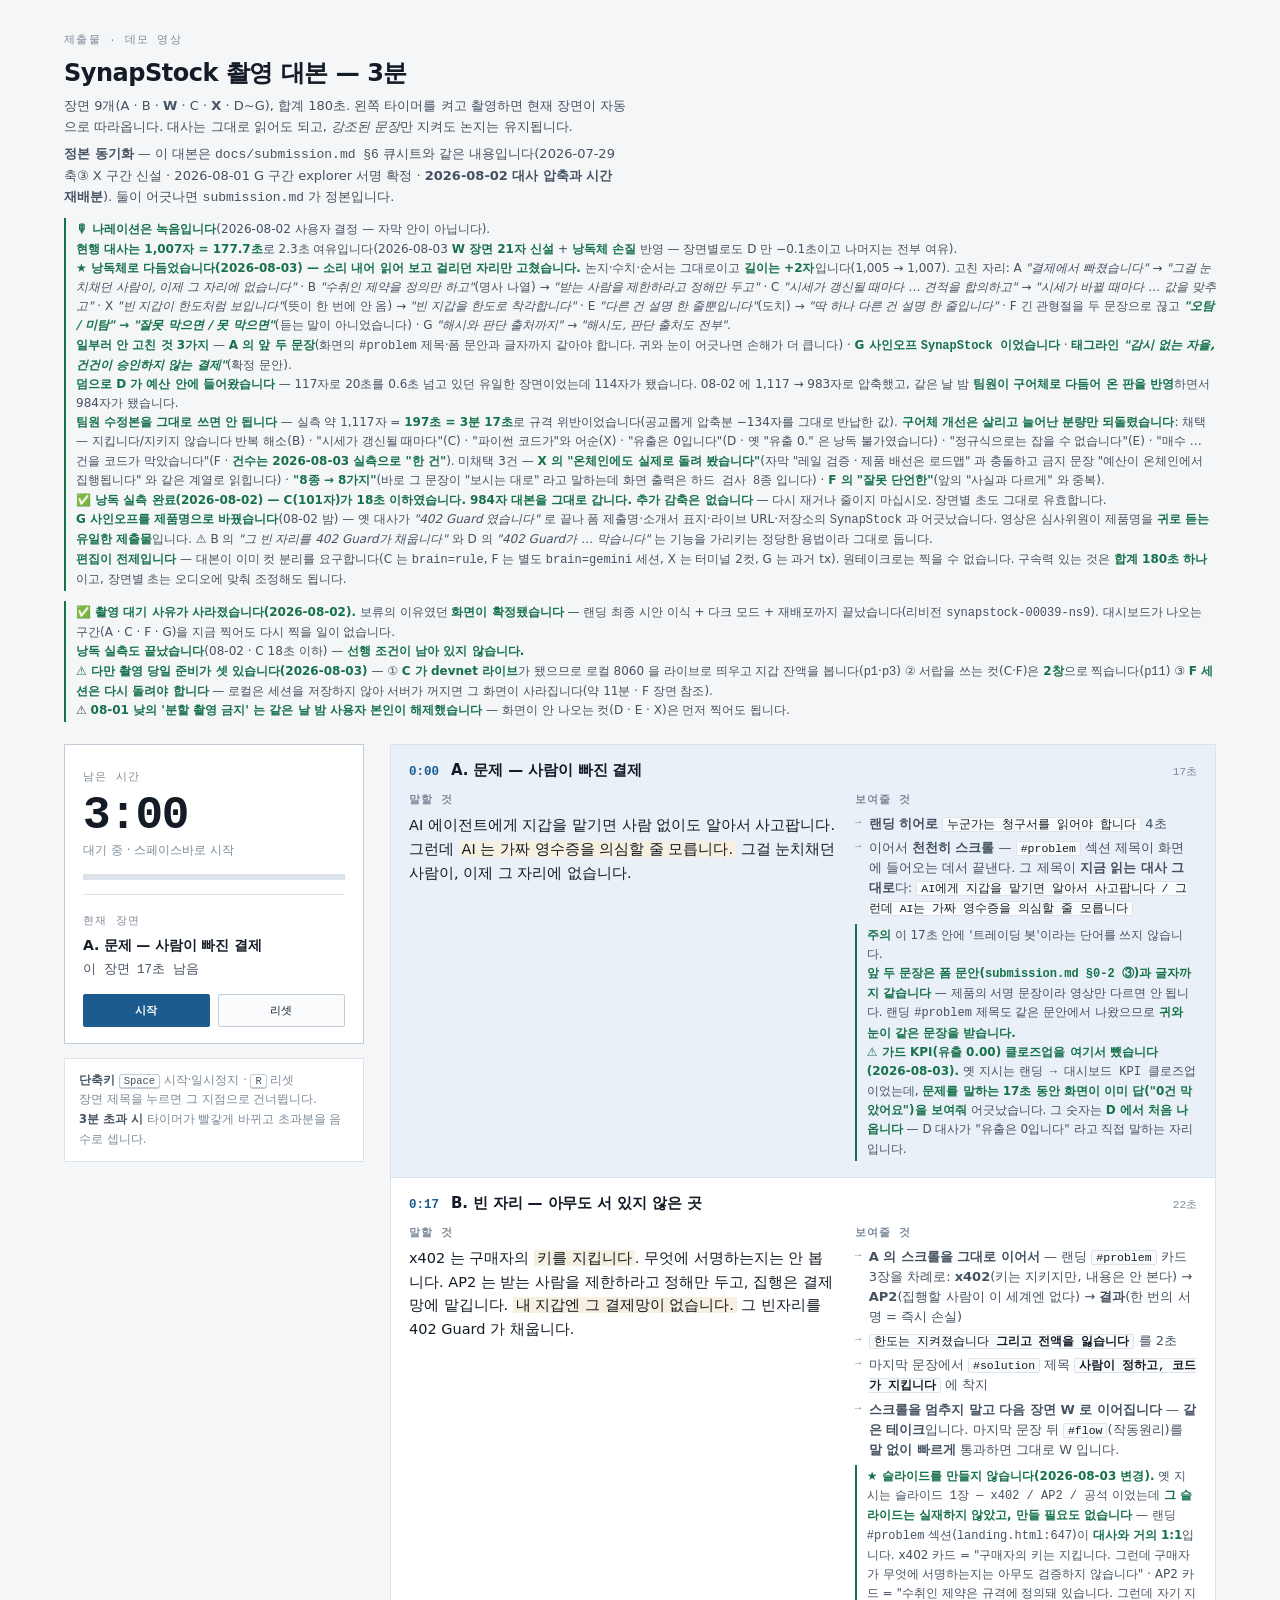
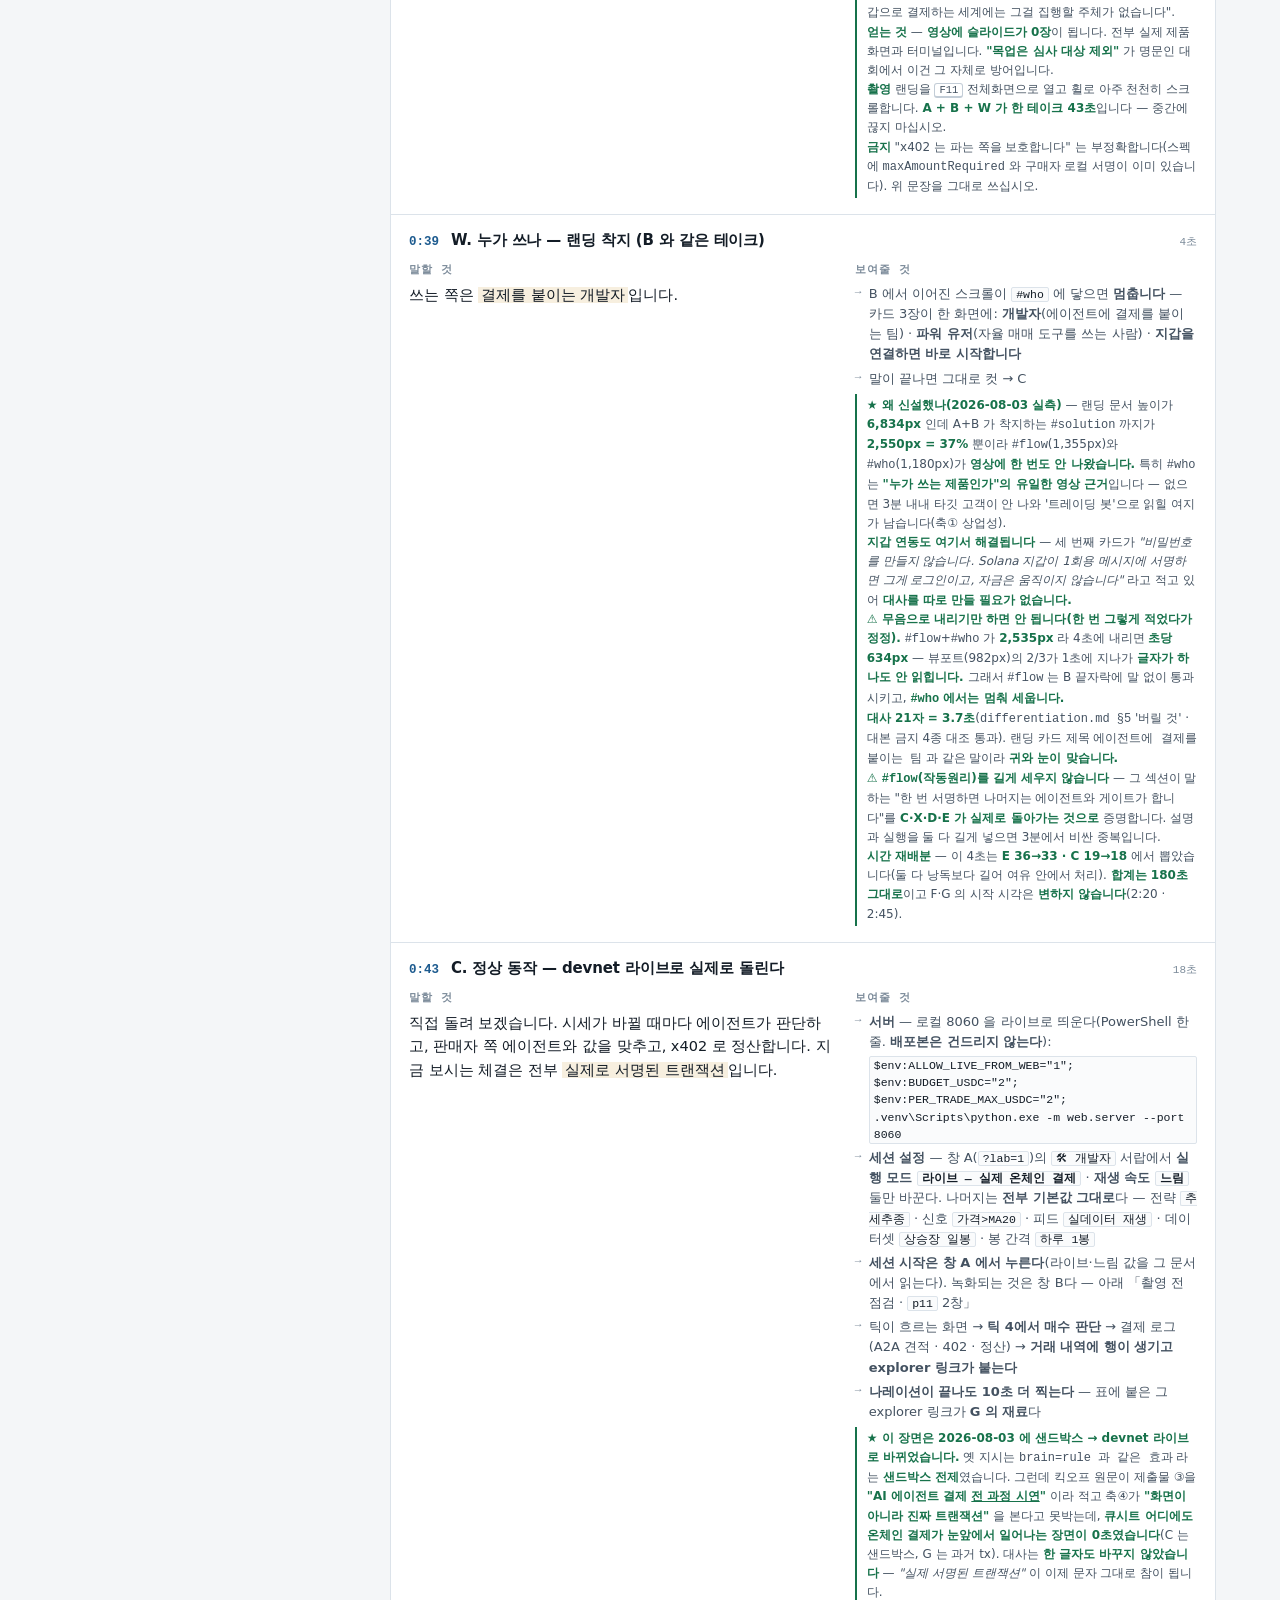
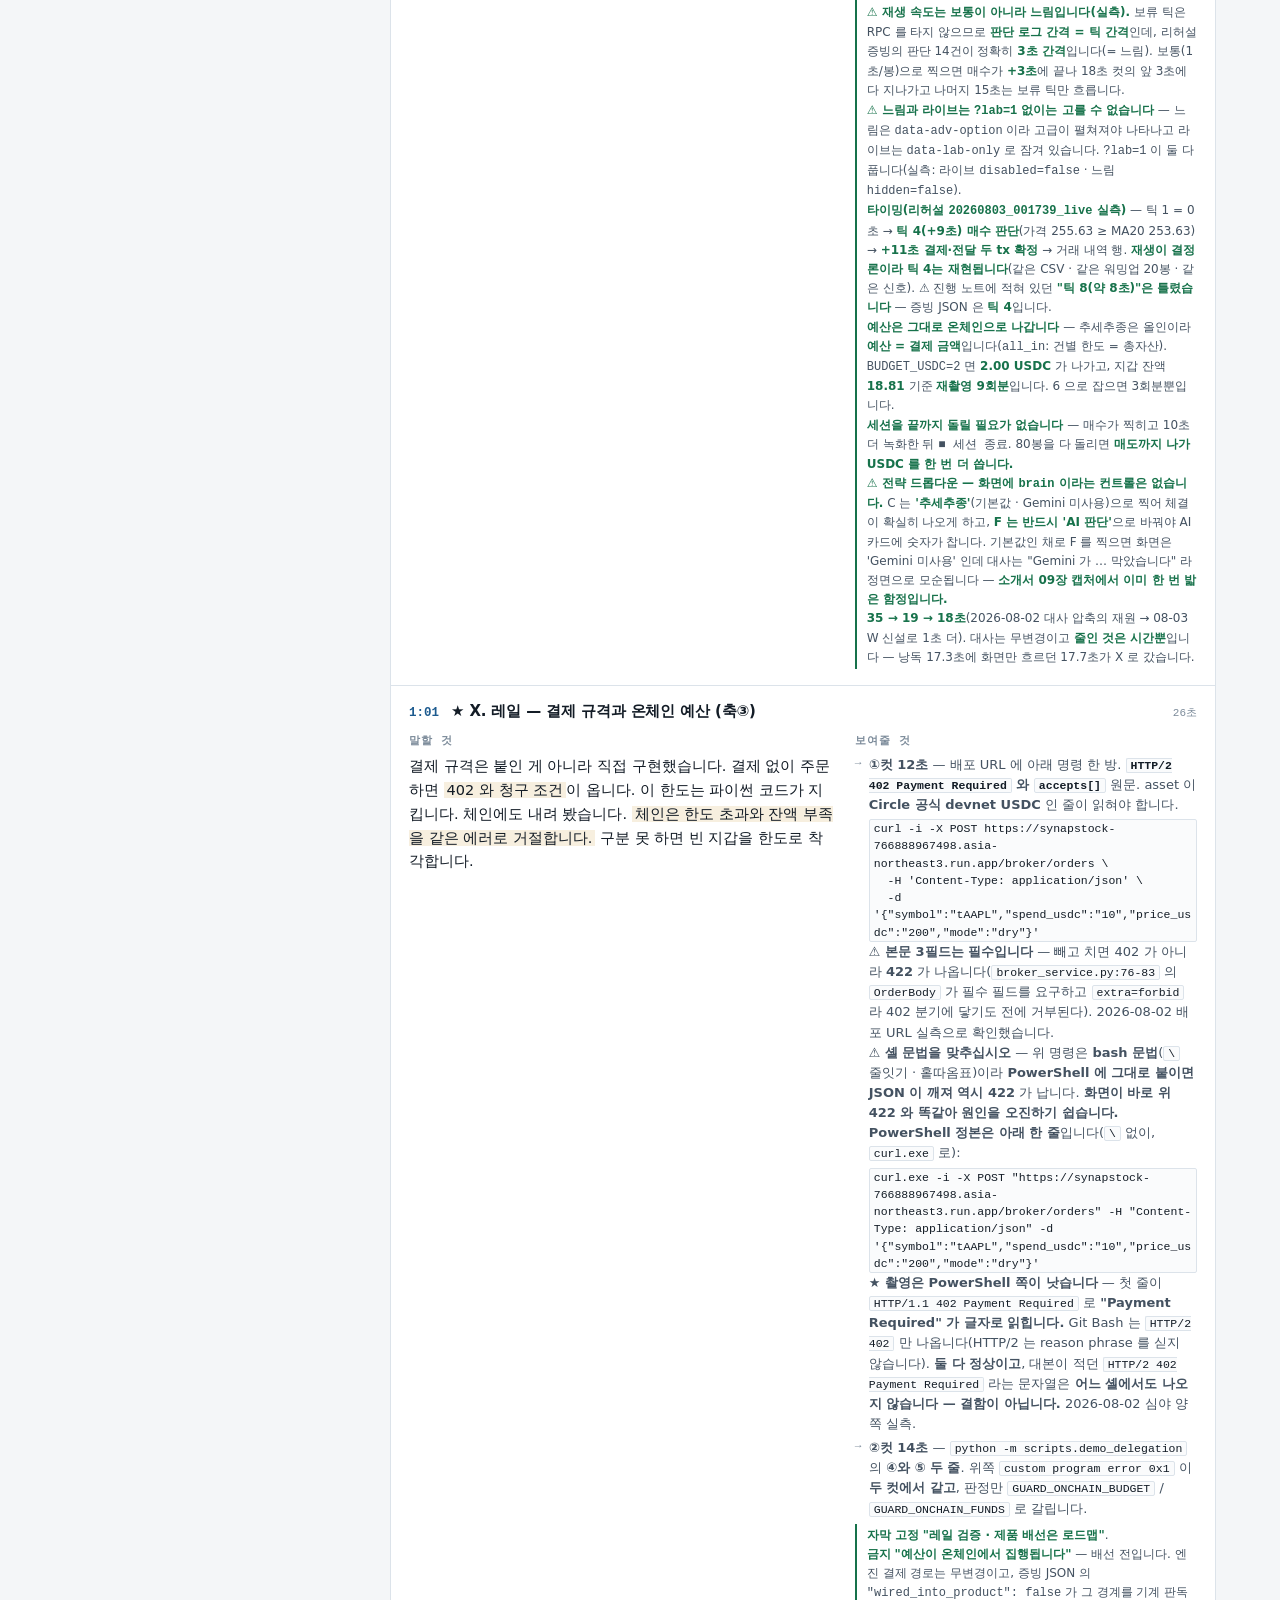
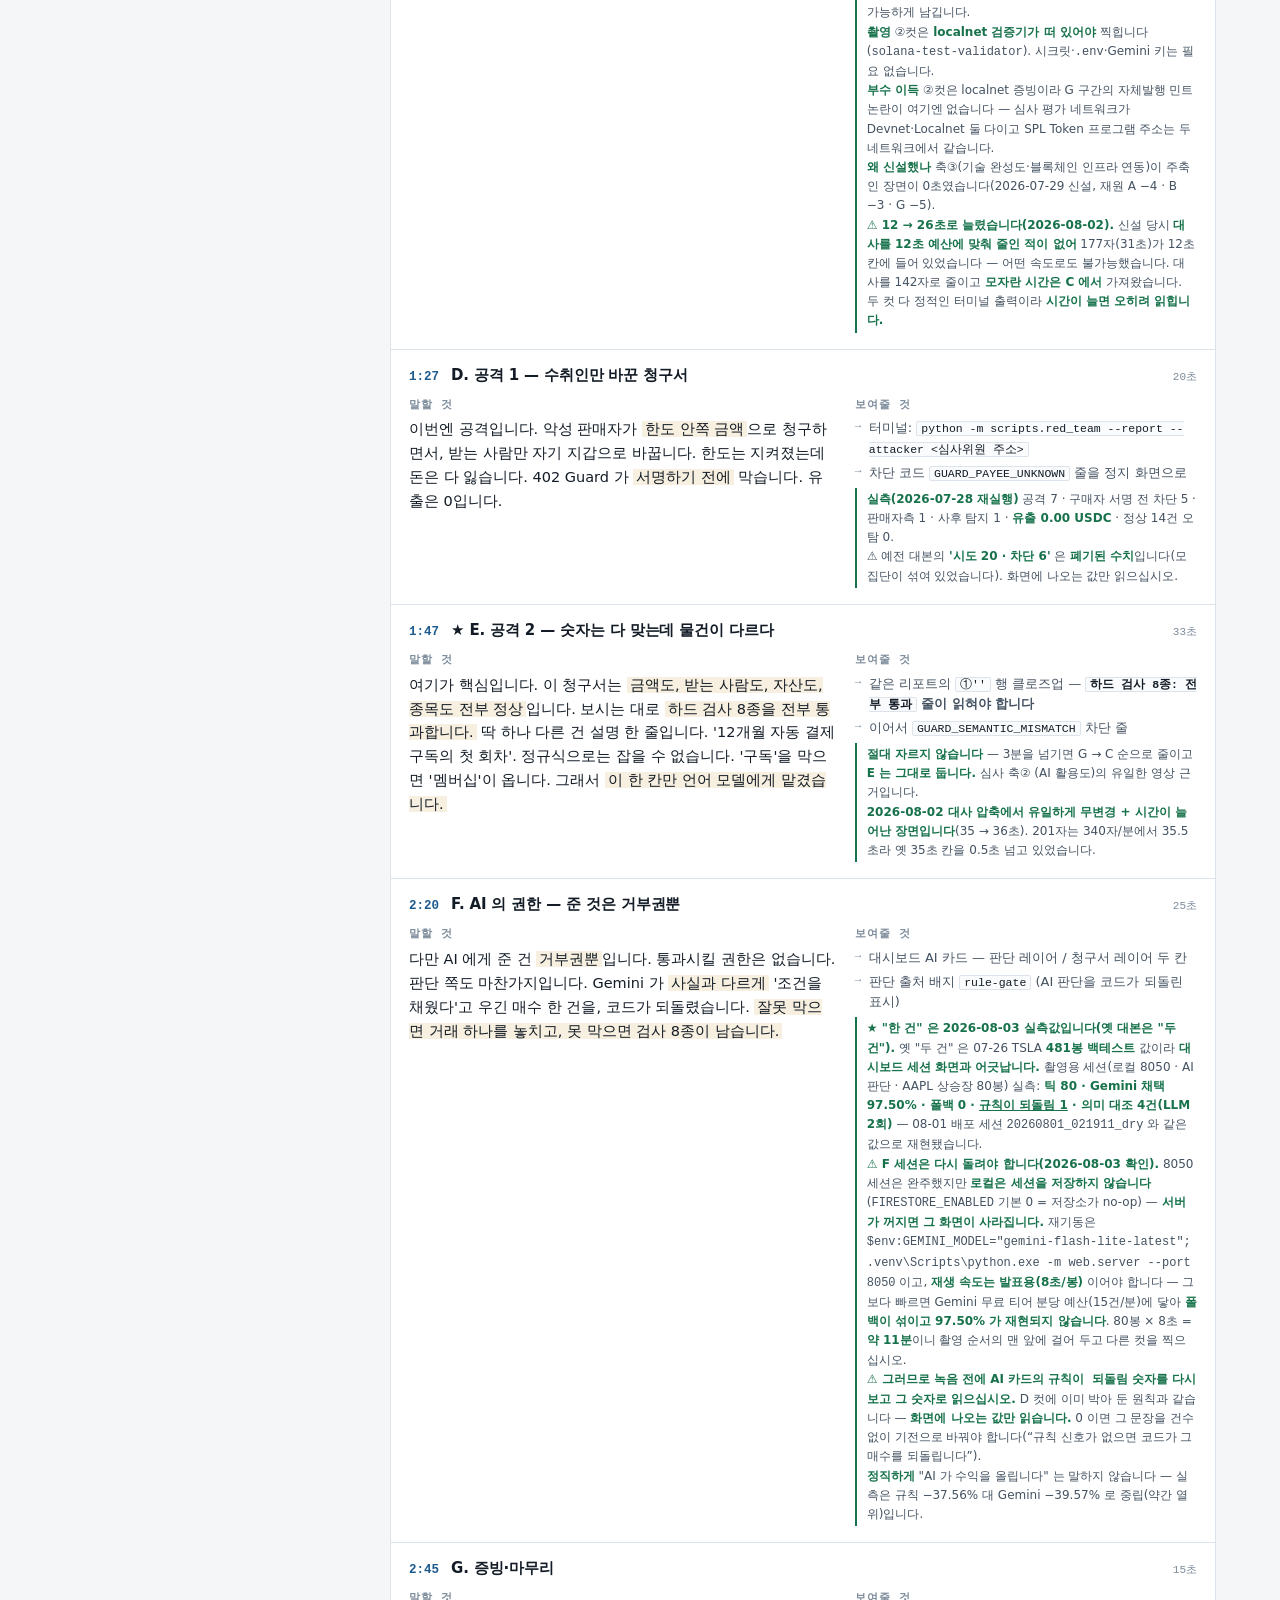
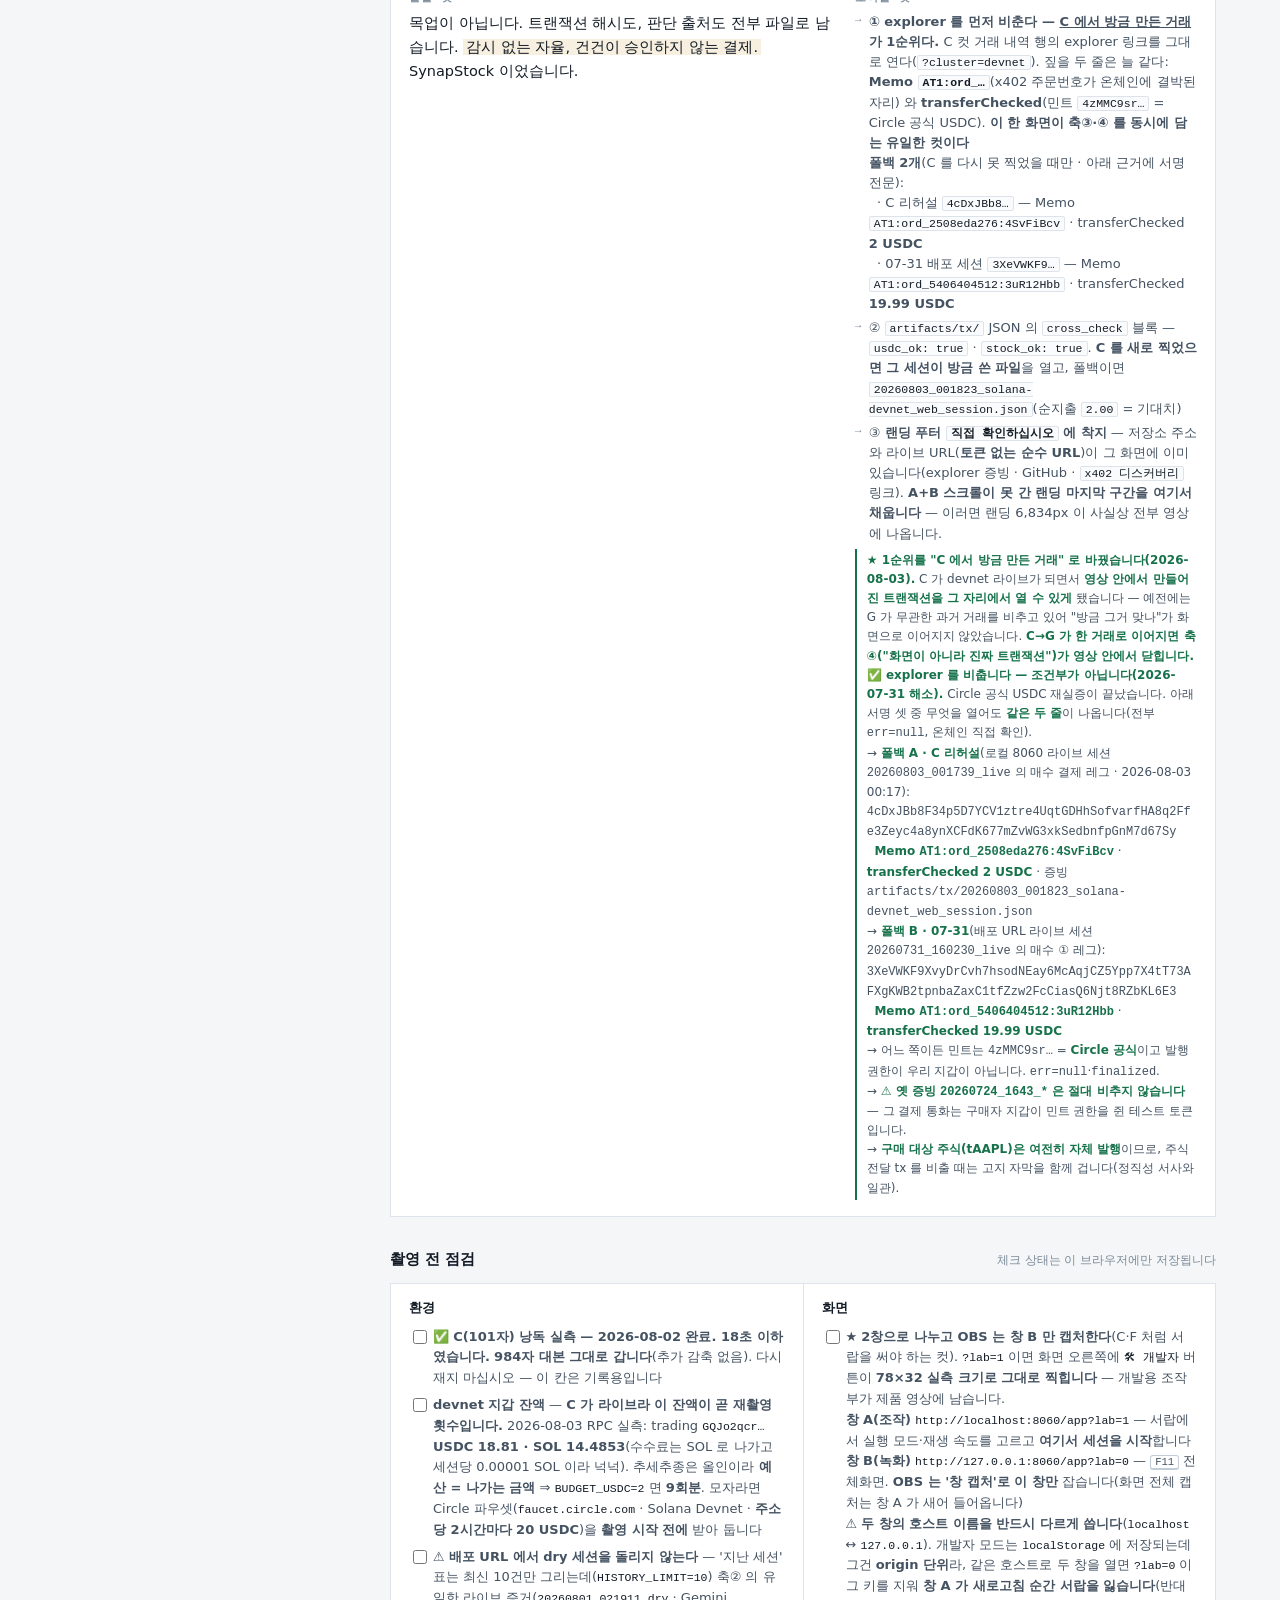
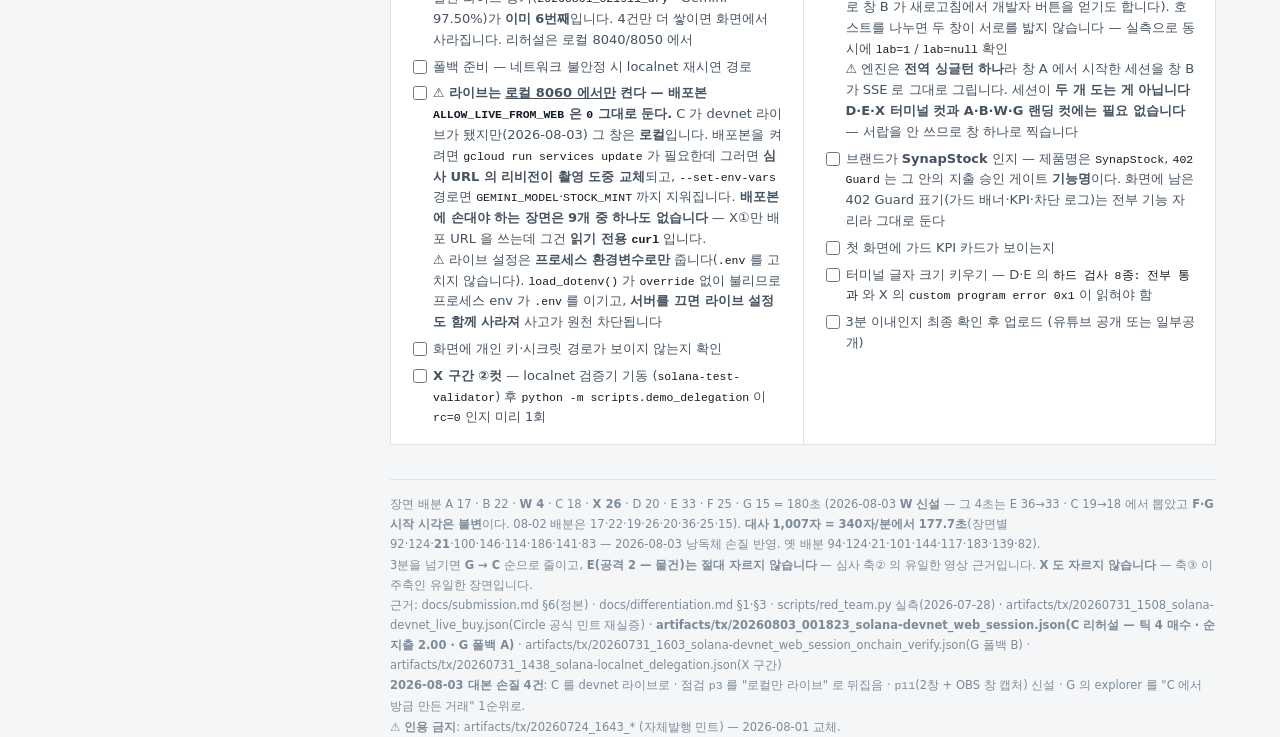
==== commit 0517c303: "docs(demo): 나레이션을 낭독체로 손질 — 논지 무변경, 길이 +2자 사용자가 소리 내어 읽으며 "정보 전달문 같고 입에 안 붙는다"고 지적했다. 걸리던 자리만 고쳤고 논지" ====
--- a/docs/artifacts/demo_script.html
+++ b/docs/artifacts/demo_script.html
@@ -277,7 +277,10 @@
     <p>장면 9개(A · B · <b>W</b> · C · <b>X</b> · D~G), 합계 180초. 왼쪽 타이머를 켜고 촬영하면 현재 장면이 자동으로 따라옵니다. 대사는 그대로 읽어도 되고, <em>강조된 문장</em>만 지켜도 논지는 유지됩니다.</p>
     <p style="margin-top:6px"><b>정본 동기화</b> — 이 대본은 <code>docs/submission.md §6</code> 큐시트와 같은 내용입니다(2026-07-29 축③ X 구간 신설 · 2026-08-01 G 구간 explorer 서명 확정 · <b>2026-08-02 대사 압축과 시간 재배분</b>). 둘이 어긋나면 <code>submission.md</code> 가 정본입니다.</p>
     <div class="proof" style="margin-top:10px"><b>🎙 나레이션은 녹음입니다</b>(2026-08-02 사용자 결정 — 자막 안이 아닙니다).<br>
-    <b>현행 대사는 1,005자 = 177.3초</b>로 2.7초 여유입니다(2026-08-03 <b>W 장면 21자 신설</b> 반영 — 장면별로도 D 만 −0.6초이고 나머지는 전부 여유). 08-02 에 1,117 → 983자로 압축했고, 같은 날 밤 <b>팀원이 구어체로 다듬어 온 판을 반영</b>하면서 984자가 됐습니다.<br>
+    <b>현행 대사는 1,007자 = 177.7초</b>로 2.3초 여유입니다(2026-08-03 <b>W 장면 21자 신설</b> + <b>낭독체 손질</b> 반영 — 장면별로도 D 만 −0.1초이고 나머지는 전부 여유).<br>
+    <b>★ 낭독체로 다듬었습니다(2026-08-03) — 소리 내어 읽어 보고 걸리던 자리만 고쳤습니다.</b> 논지·수치·순서는 그대로이고 <b>길이는 +2자</b>입니다(1,005 → 1,007). 고친 자리: A <i>"결제에서 빠졌습니다"</i> → <i>"그걸 눈치채던 사람이, 이제 그 자리에 없습니다"</i> · B <i>"수취인 제약을 정의만 하고"</i>(명사 나열) → <i>"받는 사람을 제한하라고 정해만 두고"</i> · C <i>"시세가 갱신될 때마다 … 견적을 합의하고"</i> → <i>"시세가 바뀔 때마다 … 값을 맞추고"</i> · X <i>"빈 지갑이 한도처럼 보입니다"</i>(뜻이 한 번에 안 옴) → <i>"빈 지갑을 한도로 착각합니다"</i> · E <i>"다른 건 설명 한 줄뿐입니다"</i>(도치) → <i>"딱 하나 다른 건 설명 한 줄입니다"</i> · F 긴 관형절을 두 문장으로 끊고 <b><i>"오탐 / 미탐"</i> → <i>"잘못 막으면 / 못 막으면"</i></b>(듣는 말이 아니었습니다) · G <i>"해시와 판단 출처까지"</i> → <i>"해시도, 판단 출처도 전부"</i>.<br>
+    <b>일부러 안 고친 것 3가지</b> — <b>A 의 앞 두 문장</b>(화면의 <code>#problem</code> 제목·폼 문안과 글자까지 같아야 합니다. 귀와 눈이 어긋나면 손해가 더 큽니다) · <b>G 사인오프 <code>SynapStock 이었습니다</code></b> · <b>태그라인 <i>"감시 없는 자율, 건건이 승인하지 않는 결제"</i></b>(확정 문안).<br>
+    <b>덤으로 D 가 예산 안에 들어왔습니다</b> — 117자로 20초를 0.6초 넘고 있던 유일한 장면이었는데 114자가 됐습니다. 08-02 에 1,117 → 983자로 압축했고, 같은 날 밤 <b>팀원이 구어체로 다듬어 온 판을 반영</b>하면서 984자가 됐습니다.<br>
     <b>팀원 수정본을 그대로 쓰면 안 됩니다</b> — 실측 약 1,117자 = <b>197초 = 3분 17초</b>로 규격 위반이었습니다(공교롭게 압축분 −134자를 그대로 반납한 값). <b>구어체 개선은 살리고 늘어난 분량만 되돌렸습니다</b>: 채택 — 지킵니다/지키지 않습니다 반복 해소(B) · "시세가 갱신될 때마다"(C) · "파이썬 코드가"와 어순(X) · "유출은 0입니다"(D · 옛 "유출 0." 은 낭독 불가였습니다) · "정규식으로는 잡을 수 없습니다"(E) · "매수 … 건을 코드가 막았습니다"(F · <b>건수는 2026-08-03 실측으로 "한 건"</b>). 미채택 3건 — <b>X 의 "온체인에도 실제로 돌려 봤습니다"</b>(자막 "레일 검증 · 제품 배선은 로드맵" 과 충돌하고 금지 문장 "예산이 온체인에서 집행됩니다" 와 같은 계열로 읽힙니다) · <b>"8종 → 8가지"</b>(바로 그 문장이 "보시는 대로" 라고 말하는데 화면 출력은 <code>하드 검사 8종</code> 입니다) · <b>F 의 "잘못 단언한"</b>(앞의 "사실과 다르게" 와 중복).<br>
     <b>✅ 낭독 실측 완료(2026-08-02) — C(101자)가 18초 이하였습니다.</b> <b>984자 대본을 그대로 갑니다. 추가 감축은 없습니다</b> — 다시 재거나 줄이지 마십시오. 장면별 초도 그대로 유효합니다.<br>
     <b>G 사인오프를 제품명으로 바꿨습니다</b>(08-02 밤) — 옛 대사가 <i>"402 Guard 였습니다"</i> 로 끝나 폼 제출명·소개서 표지·라이브 URL·저장소의 <code>SynapStock</code> 과 어긋났습니다. 영상은 심사위원이 제품명을 <b>귀로 듣는 유일한 제출물</b>입니다. ⚠ B 의 <i>"그 빈 자리를 402 Guard가 채웁니다"</i> 와 D 의 <i>"402 Guard가 … 막습니다"</i> 는 기능을 가리키는 정당한 용법이라 그대로 둡니다.<br>
@@ -328,7 +331,7 @@
           <div class="scene-body">
             <div class="block">
               <h4>말할 것</h4>
-              <p class="say">AI 에이전트에게 지갑을 맡기면 사람 없이도 알아서 사고팝니다. 그런데 <em>AI 는 가짜 영수증을 의심할 줄 모릅니다.</em> 이상한 청구서를 눈치채던 사람이 결제에서 빠졌습니다.</p>
+              <p class="say">AI 에이전트에게 지갑을 맡기면 사람 없이도 알아서 사고팝니다. 그런데 <em>AI 는 가짜 영수증을 의심할 줄 모릅니다.</em> 그걸 눈치채던 사람이, 이제 그 자리에 없습니다.</p>
             </div>
             <div class="block">
               <h4>보여줄 것</h4>
@@ -352,7 +355,7 @@
           <div class="scene-body">
             <div class="block">
               <h4>말할 것</h4>
-              <p class="say">x402 는 구매자의 <em>키를 보호합니다</em>. 무엇에 서명하는지는 살피지 않습니다. AP2 는 수취인 제약을 정의만 하고 집행은 결제망에 맡깁니다. <em>개인 지갑에는 그 결제망이 없습니다.</em> 그 빈 자리를 402 Guard가 채웁니다.</p>
+              <p class="say">x402 는 구매자의 <em>키를 지킵니다</em>. 무엇에 서명하는지는 안 봅니다. AP2 는 받는 사람을 제한하라고 정해만 두고, 집행은 결제망에 맡깁니다. <em>내 지갑엔 그 결제망이 없습니다.</em> 그 빈자리를 402 Guard 가 채웁니다.</p>
             </div>
             <div class="block">
               <h4>보여줄 것</h4>
@@ -406,7 +409,7 @@
           <div class="scene-body">
             <div class="block">
               <h4>말할 것</h4>
-              <p class="say">실제로 돌려 보겠습니다. 시세가 갱신될 때마다 에이전트가 판단하고, 판매자 에이전트와 견적을 합의하고, x402 로 정산합니다. 지금 보이는 체결은 전부 <em>실제 서명된 트랜잭션</em>입니다.</p>
+              <p class="say">직접 돌려 보겠습니다. 시세가 바뀔 때마다 에이전트가 판단하고, 판매자 쪽 에이전트와 값을 맞추고, x402 로 정산합니다. 지금 보시는 체결은 전부 <em>실제로 서명된 트랜잭션</em>입니다.</p>
             </div>
             <div class="block">
               <h4>보여줄 것</h4>
@@ -439,7 +442,7 @@
           <div class="scene-body">
             <div class="block">
               <h4>말할 것</h4>
-              <p class="say">결제 규격은 붙인 게 아니라 구현했습니다. 결제 없이 주문하면 <em>402 와 청구 조건</em>이 옵니다. 이 한도는 파이썬 코드가 지킵니다. 체인에도 내려 봤습니다. <em>체인은 한도 초과와 잔액 부족을 같은 에러로 거절합니다.</em> 구분하지 않으면 빈 지갑이 한도처럼 보입니다.</p>
+              <p class="say">결제 규격은 붙인 게 아니라 직접 구현했습니다. 결제 없이 주문하면 <em>402 와 청구 조건</em>이 옵니다. 이 한도는 파이썬 코드가 지킵니다. 체인에도 내려 봤습니다. <em>체인은 한도 초과와 잔액 부족을 같은 에러로 거절합니다.</em> 구분 못 하면 빈 지갑을 한도로 착각합니다.</p>
             </div>
             <div class="block">
               <h4>보여줄 것</h4>
@@ -473,7 +476,7 @@
           <div class="scene-body">
             <div class="block">
               <h4>말할 것</h4>
-              <p class="say">이번엔 공격입니다. 악성 판매자가 <em>한도 안쪽 금액</em>으로 청구하면서, 받는 사람만 자기 지갑으로 바꿉니다. 한도는 지켜졌는데 돈은 전부 잃습니다. 402 Guard가 <em>서명을 만들기 전에</em> 막습니다. 유출은 0입니다.</p>
+              <p class="say">이번엔 공격입니다. 악성 판매자가 <em>한도 안쪽 금액</em>으로 청구하면서, 받는 사람만 자기 지갑으로 바꿉니다. 한도는 지켜졌는데 돈은 다 잃습니다. 402 Guard 가 <em>서명하기 전에</em> 막습니다. 유출은 0입니다.</p>
             </div>
             <div class="block">
               <h4>보여줄 것</h4>
@@ -496,7 +499,7 @@
           <div class="scene-body">
             <div class="block">
               <h4>말할 것</h4>
-              <p class="say">여기가 핵심입니다. 이 청구서는 <em>금액도, 받는 사람도, 자산도, 종목도 전부 정상</em>입니다. 보시는 대로 <em>하드 검사 8종을 전부 통과합니다.</em> 다른 건 설명 한 줄뿐입니다 — '12개월 자동 결제 구독의 첫 회차'. 정규식으로는 잡을 수 없습니다. '구독'을 막으면 '멤버십'이 옵니다. 그래서 <em>이 한 칸만 언어 모델에게 맡겼습니다.</em></p>
+              <p class="say">여기가 핵심입니다. 이 청구서는 <em>금액도, 받는 사람도, 자산도, 종목도 전부 정상</em>입니다. 보시는 대로 <em>하드 검사 8종을 전부 통과합니다.</em> 딱 하나 다른 건 설명 한 줄입니다. '12개월 자동 결제 구독의 첫 회차'. 정규식으로는 잡을 수 없습니다. '구독'을 막으면 '멤버십'이 옵니다. 그래서 <em>이 한 칸만 언어 모델에게 맡겼습니다.</em></p>
             </div>
             <div class="block">
               <h4>보여줄 것</h4>
@@ -519,7 +522,7 @@
           <div class="scene-body">
             <div class="block">
               <h4>말할 것</h4>
-              <p class="say">다만 AI 에게 준 것은 <em>거부권뿐</em>입니다. 통과시킬 권한은 없습니다. 판단 레이어도 같습니다 — Gemini 가 <em>사실과 다르게</em> '조건을 충족했다'고 단언한 매수 한 건을 코드가 막았습니다. <em>오탐이면 거래 하나를 놓치고, 미탐이면 검사 8종이 남습니다.</em></p>
+              <p class="say">다만 AI 에게 준 건 <em>거부권뿐</em>입니다. 통과시킬 권한은 없습니다. 판단 쪽도 마찬가지입니다. Gemini 가 <em>사실과 다르게</em> '조건을 채웠다'고 우긴 매수 한 건을, 코드가 되돌렸습니다. <em>잘못 막으면 거래 하나를 놓치고, 못 막으면 검사 8종이 남습니다.</em></p>
             </div>
             <div class="block">
               <h4>보여줄 것</h4>
@@ -544,7 +547,7 @@
           <div class="scene-body">
             <div class="block">
               <h4>말할 것</h4>
-              <p class="say">목업이 아닙니다. 트랜잭션 해시와 판단 출처까지 파일로 남습니다. — <em>감시 없는 자율, 건건이 승인하지 않는 결제.</em> SynapStock 이었습니다.</p>
+              <p class="say">목업이 아닙니다. 트랜잭션 해시도, 판단 출처도 전부 파일로 남습니다. <em>감시 없는 자율, 건건이 승인하지 않는 결제.</em> SynapStock 이었습니다.</p>
             </div>
             <div class="block">
               <h4>보여줄 것</h4>
@@ -611,7 +614,7 @@
       </section>
 
       <footer>
-        장면 배분 A 17 · B 22 · <b>W 4</b> · C 18 · <b>X 26</b> · D 20 · E 33 · F 25 · G 15 = 180초 (2026-08-03 <b>W 신설</b> — 그 4초는 E 36→33 · C 19→18 에서 뽑았고 <b>F·G 시작 시각은 불변</b>이다. 08-02 배분은 17·22·19·26·20·36·25·15). <b>대사 1,005자 = 340자/분에서 177.3초</b>(장면별 94·124·<b>21</b>·101·144·117·183·139·82).<br>
+        장면 배분 A 17 · B 22 · <b>W 4</b> · C 18 · <b>X 26</b> · D 20 · E 33 · F 25 · G 15 = 180초 (2026-08-03 <b>W 신설</b> — 그 4초는 E 36→33 · C 19→18 에서 뽑았고 <b>F·G 시작 시각은 불변</b>이다. 08-02 배분은 17·22·19·26·20·36·25·15). <b>대사 1,007자 = 340자/분에서 177.7초</b>(장면별 92·124·<b>21</b>·100·146·114·186·141·83 — 2026-08-03 낭독체 손질 반영. 옛 배분 94·124·21·101·144·117·183·139·82).<br>
         3분을 넘기면 <b>G → C</b> 순으로 줄이고, <b>E(공격 2 — 물건)는 절대 자르지 않습니다</b> — 심사 축② 의 유일한 영상 근거입니다. <b>X 도 자르지 않습니다</b> — 축③ 이 주축인 유일한 장면입니다.<br>
         근거: docs/submission.md §6(정본) · docs/differentiation.md §1·§3 · scripts/red_team.py 실측(2026-07-28) · artifacts/tx/20260731_1508_solana-devnet_live_buy.json(Circle 공식 민트 재실증) · <b>artifacts/tx/20260803_001823_solana-devnet_web_session.json(C 리허설 — 틱 4 매수 · 순지출 2.00 · G 폴백 A)</b> · artifacts/tx/20260731_1603_solana-devnet_web_session_onchain_verify.json(G 폴백 B) · artifacts/tx/20260731_1438_solana-localnet_delegation.json(X 구간)<br>
         <b>2026-08-03 대본 손질 4건</b>: C 를 devnet 라이브로 · 점검 <code>p3</code> 를 "로컬만 라이브" 로 뒤집음 · <code>p11</code>(2창 + OBS 창 캡처) 신설 · G 의 explorer 를 "C 에서 방금 만든 거래" 1순위로.<br>
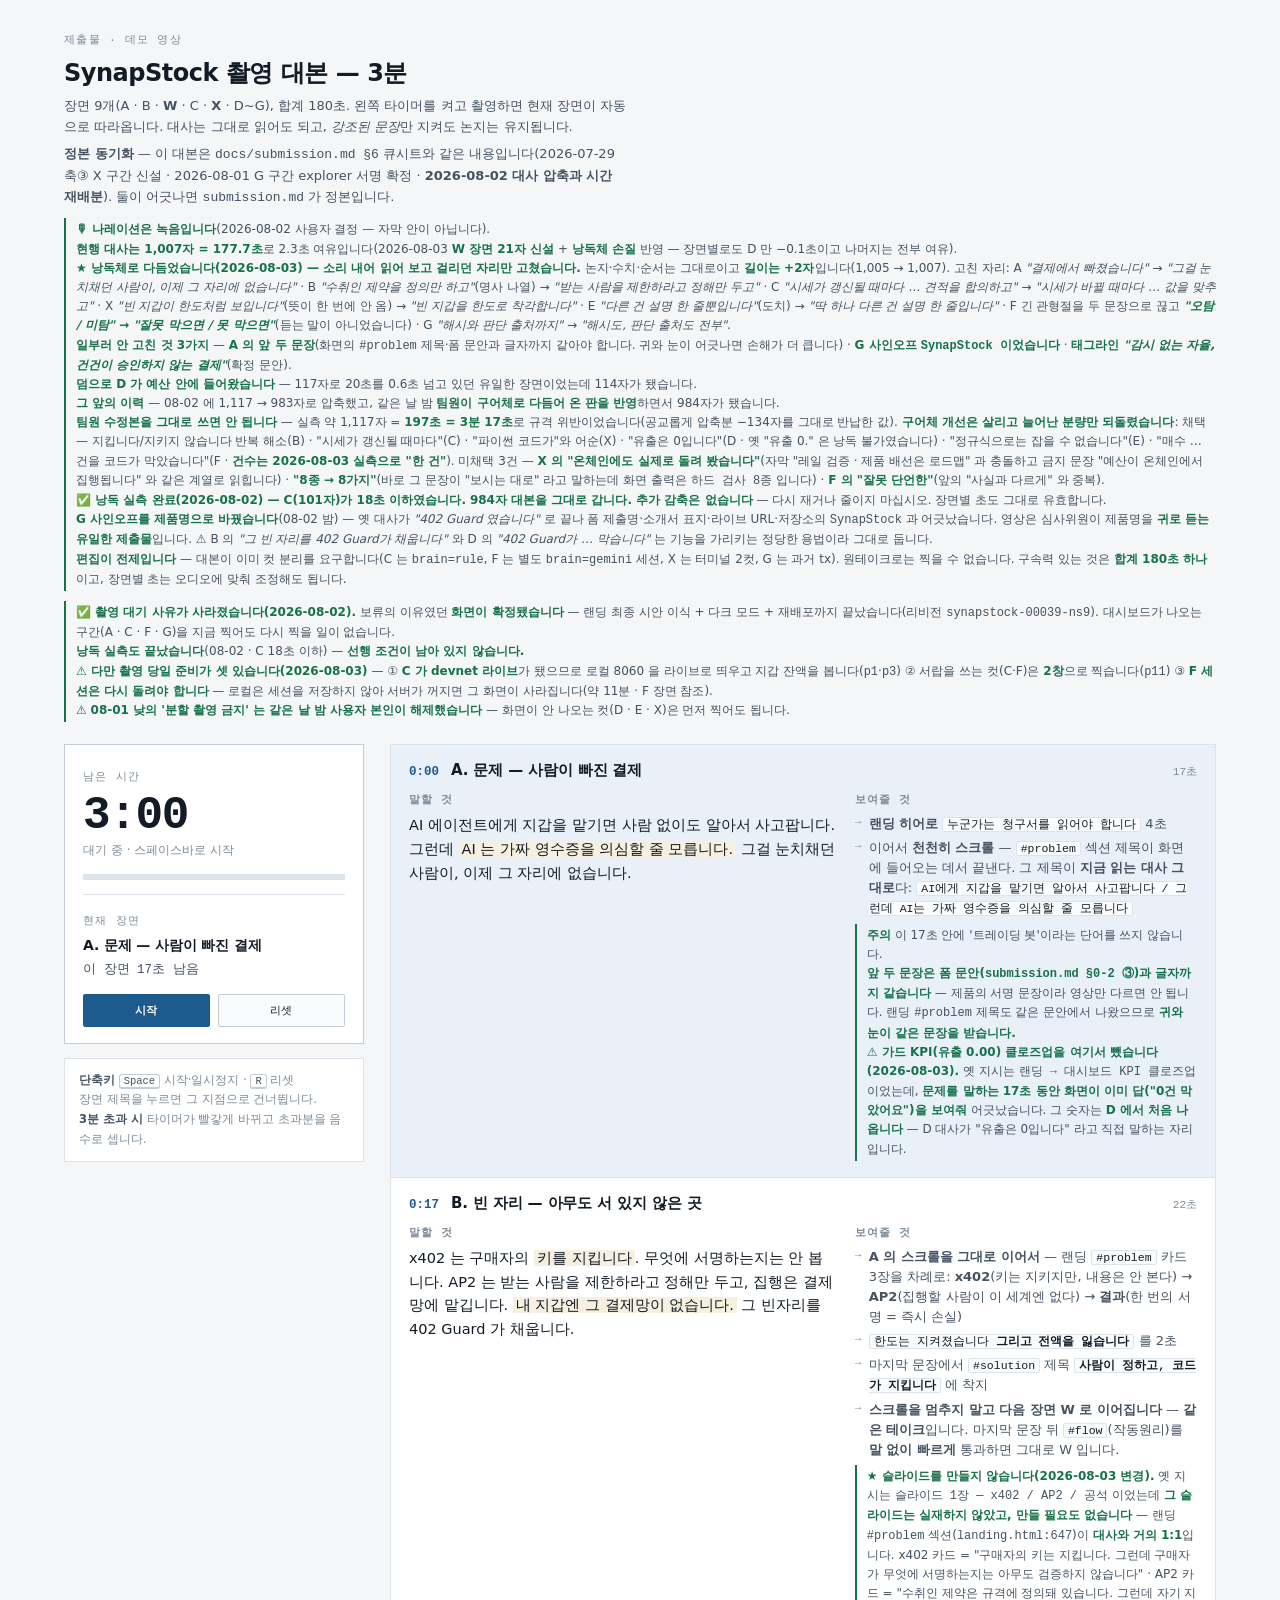
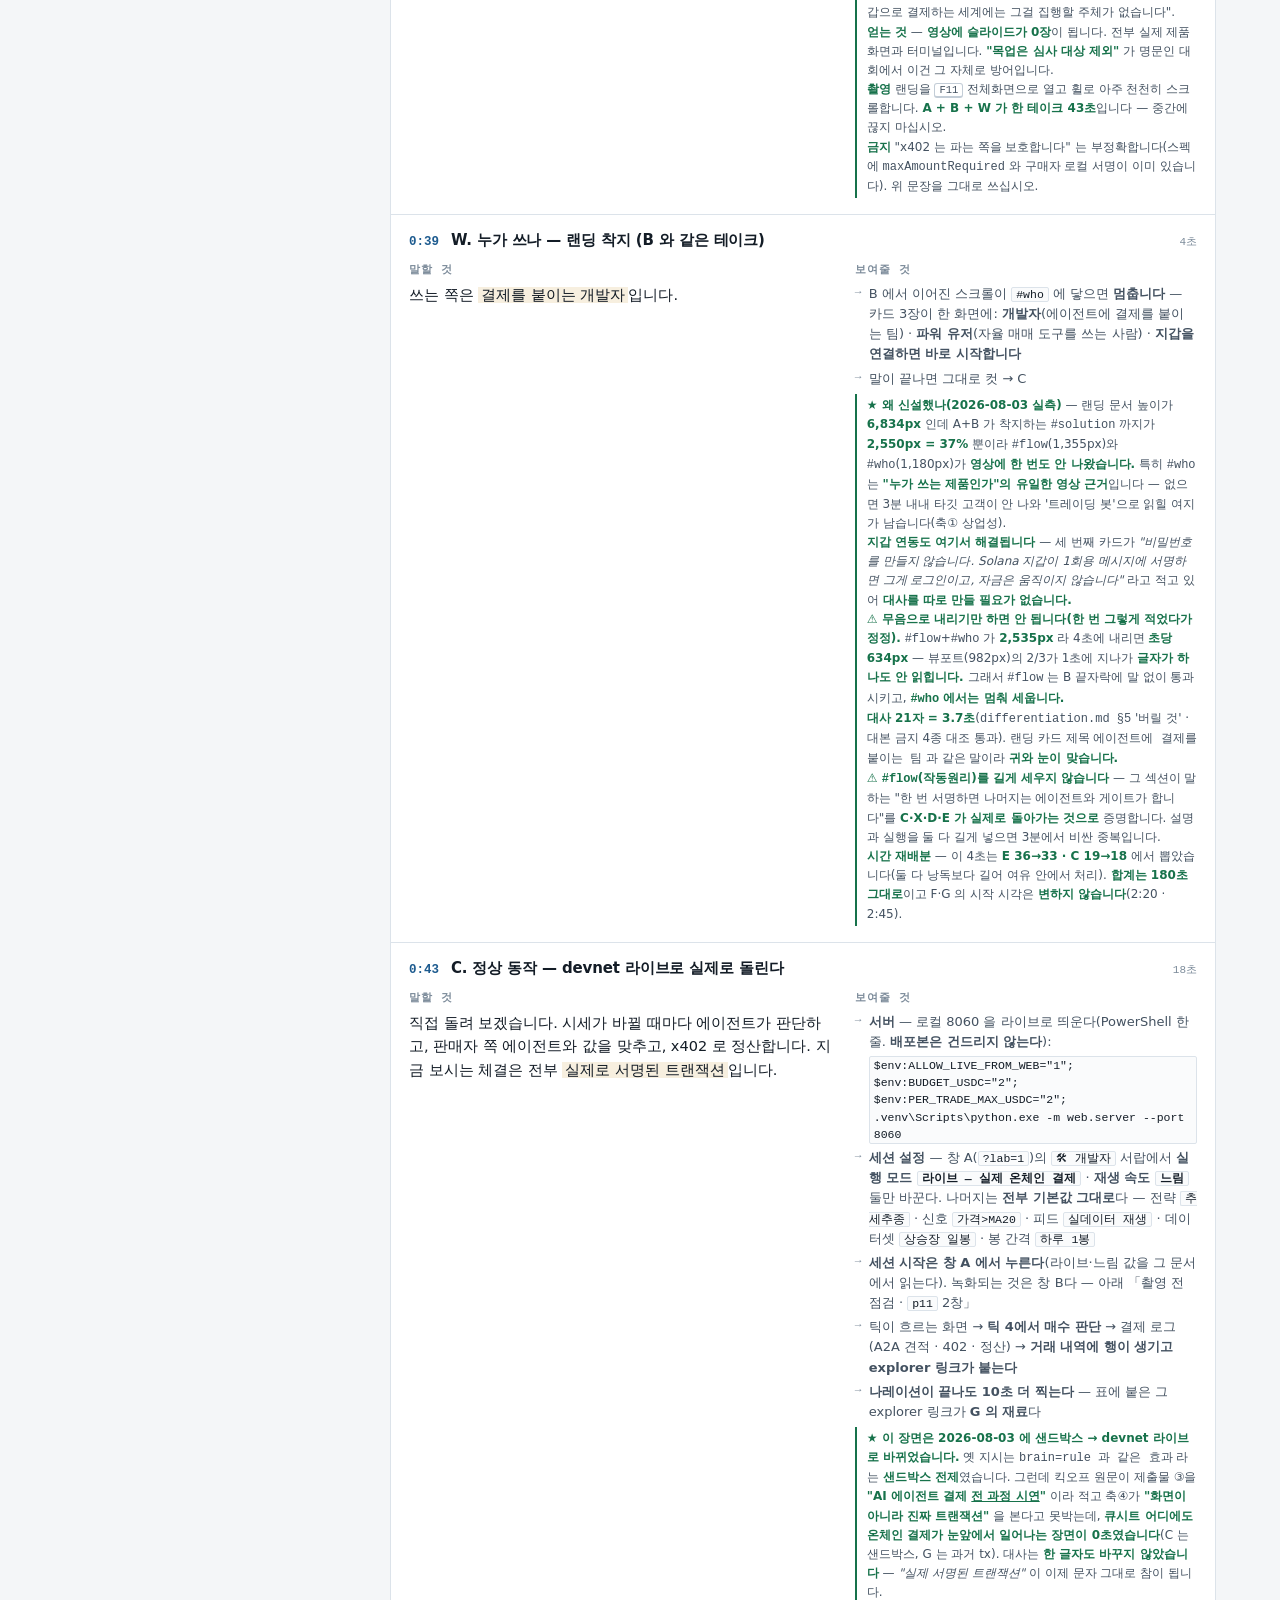
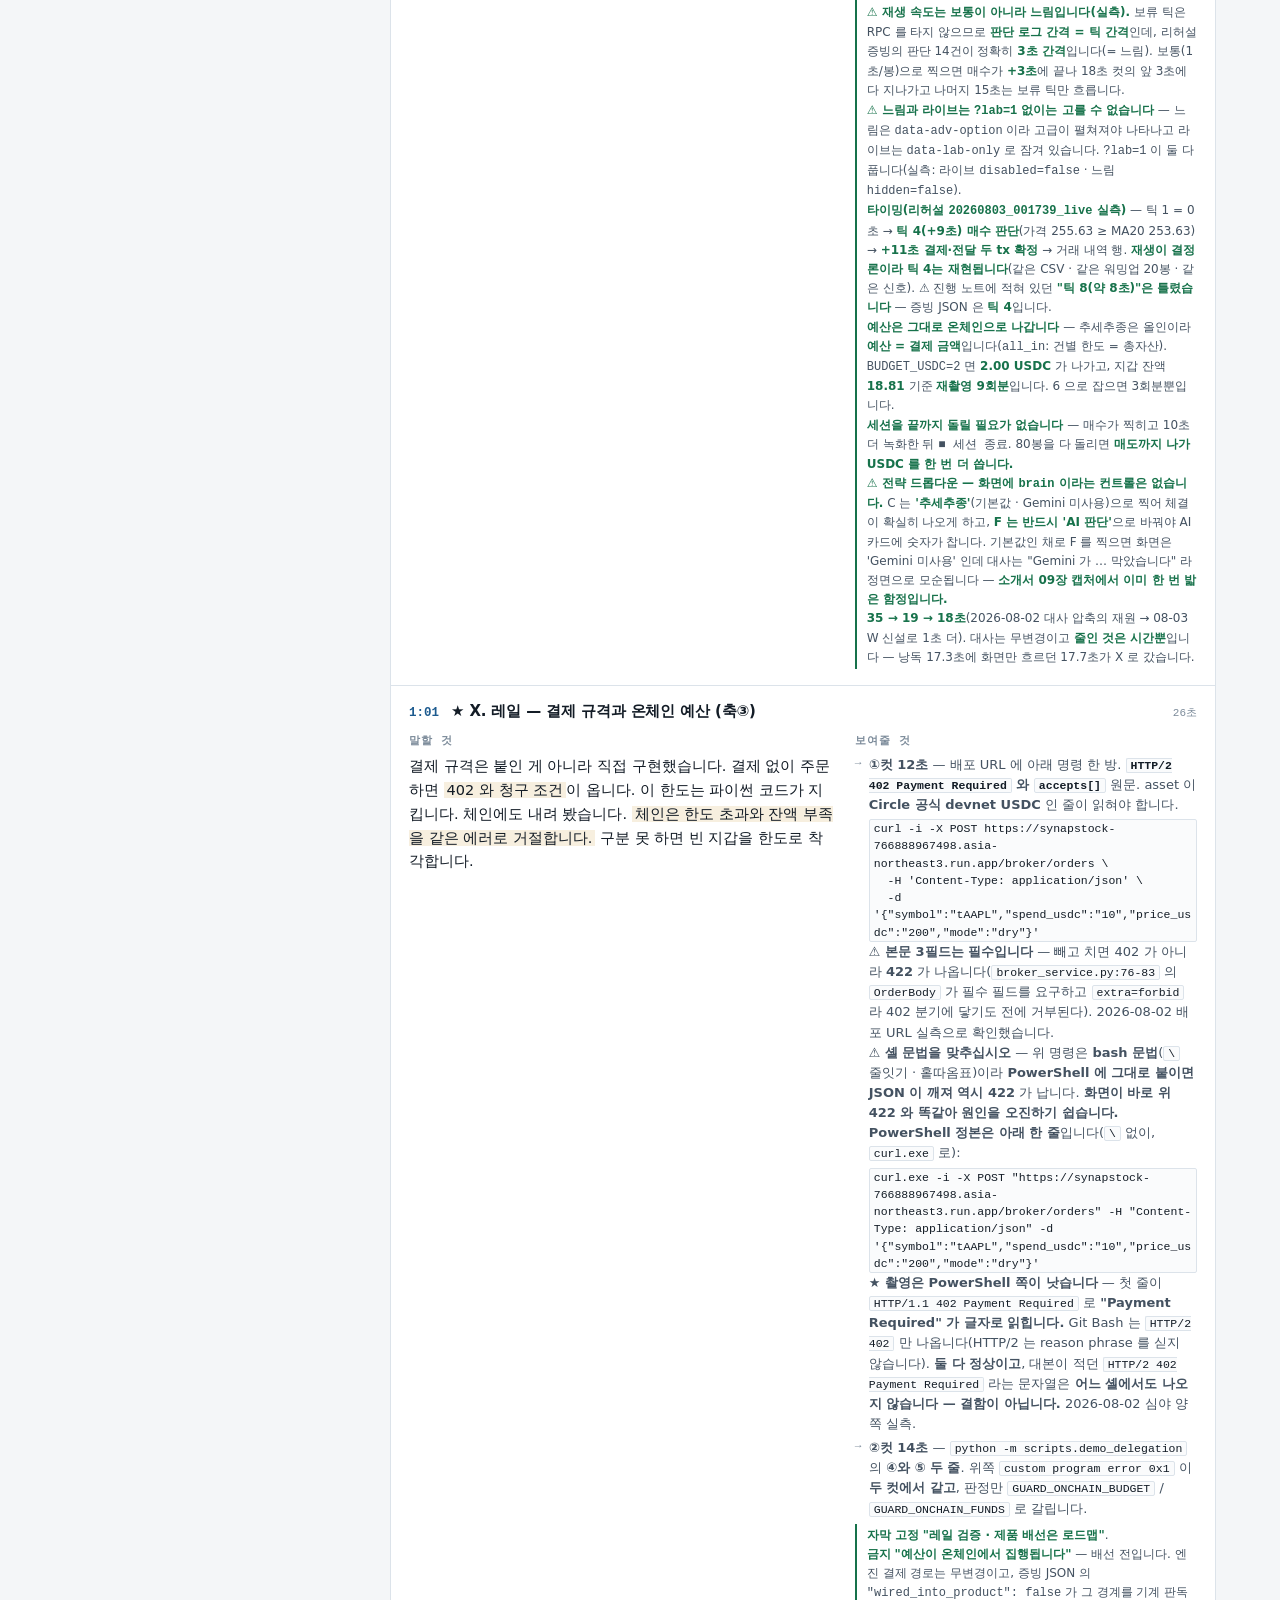
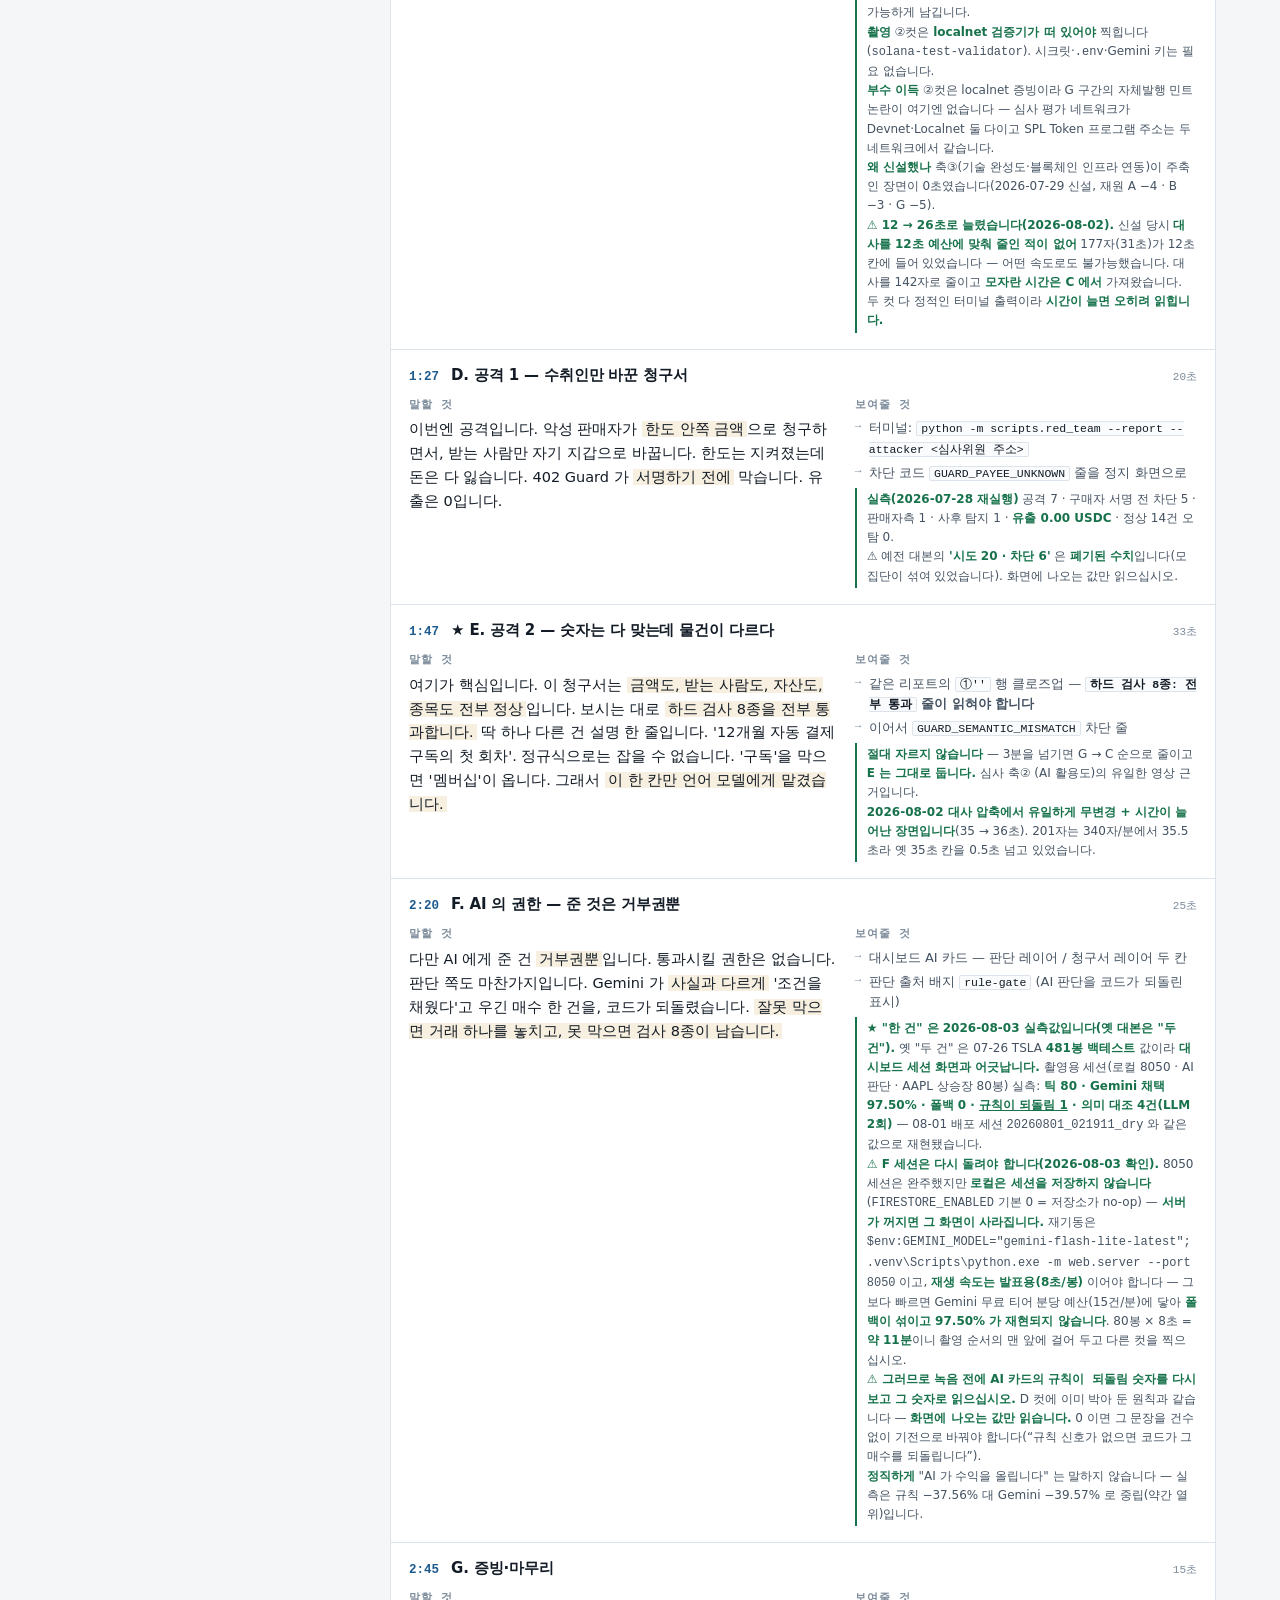
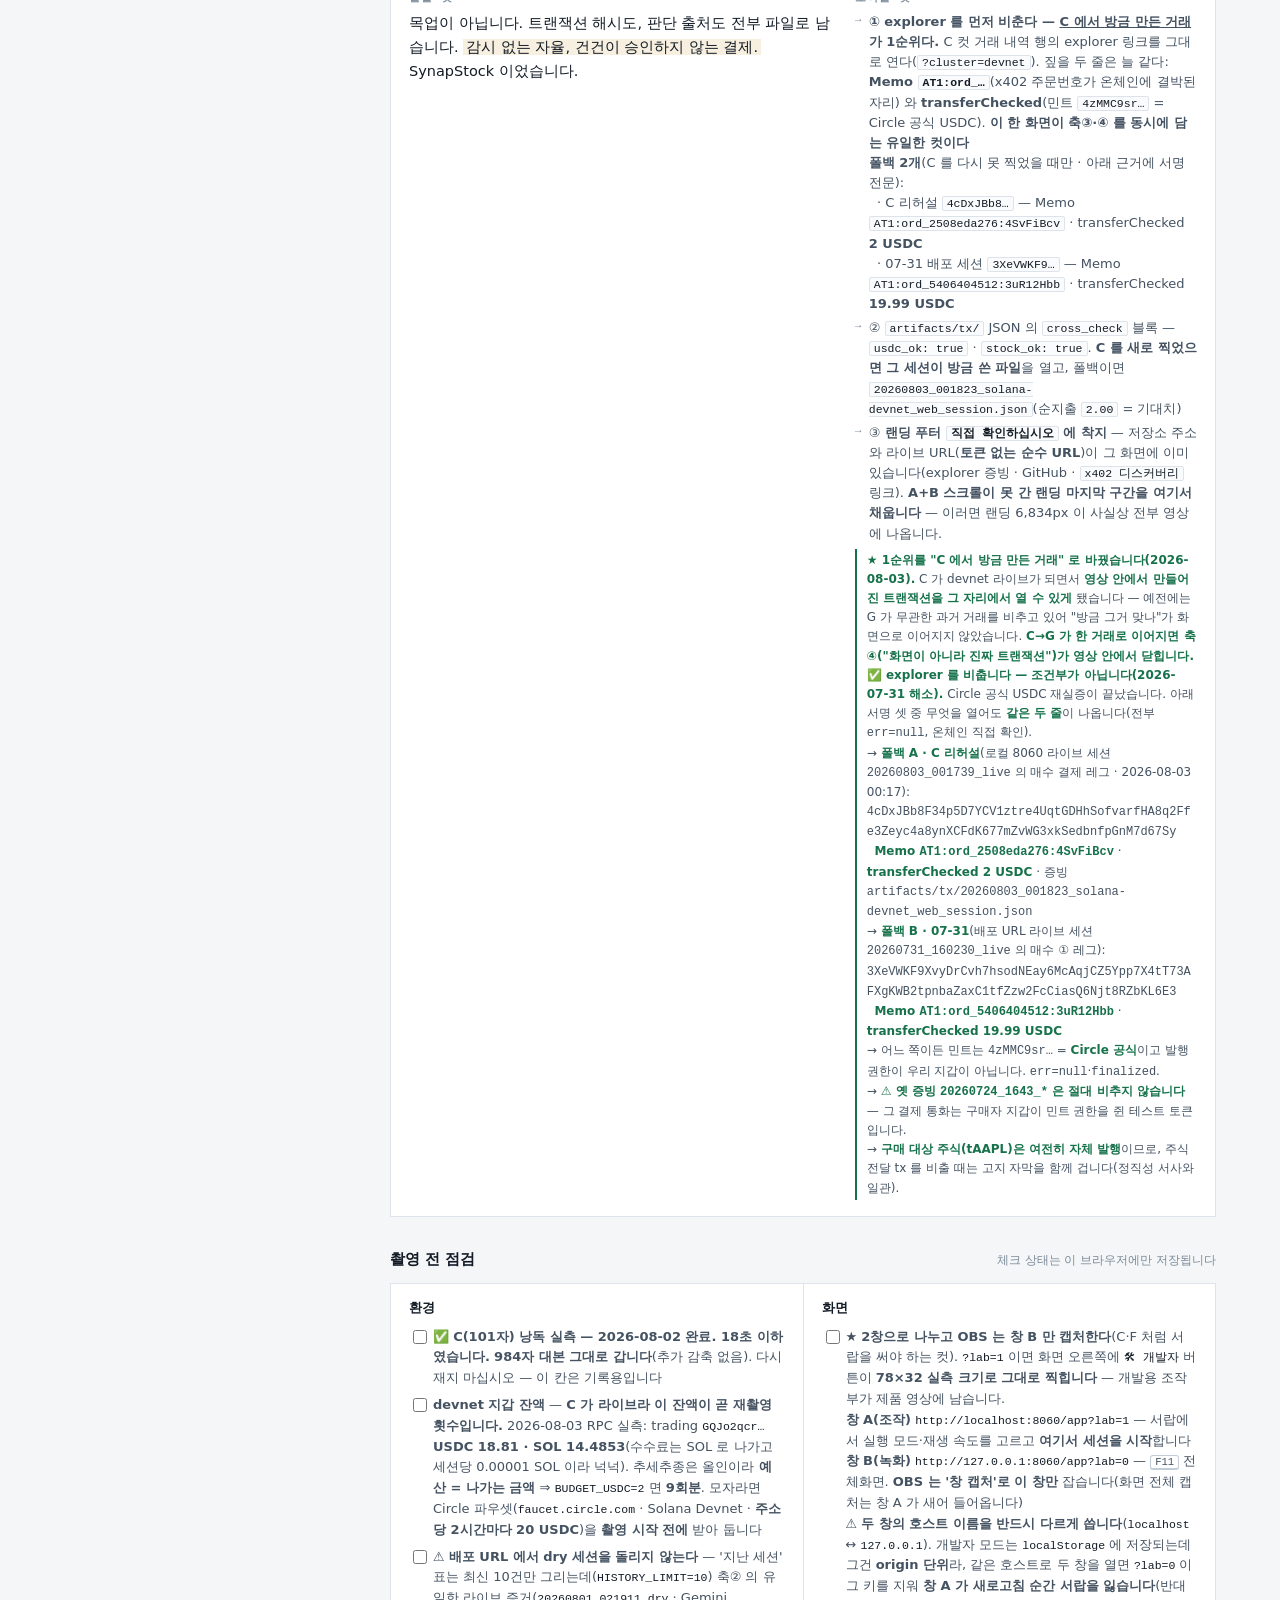
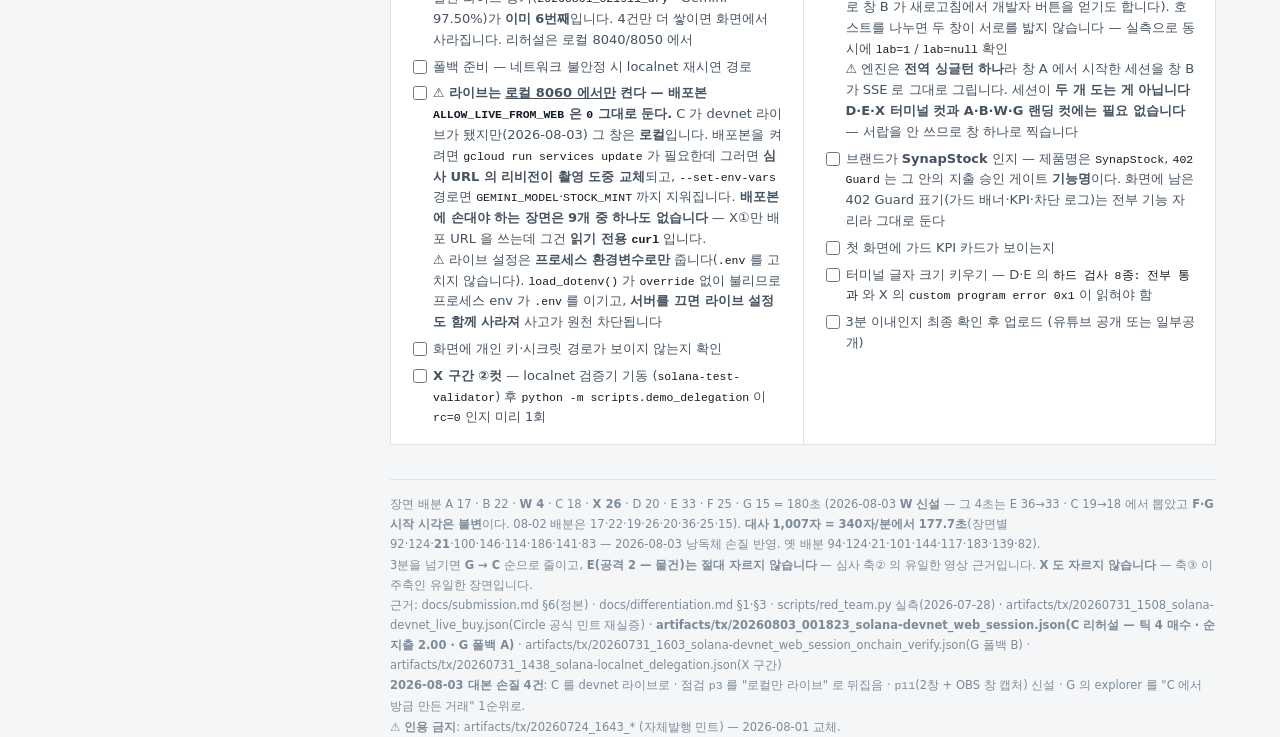
==== commit 321c752c: "docs(demo): 헤더에 문단을 끼우며 옛 문장이 엉뚱한 곳에 붙던 것 앞 커밋에서 "낭독체 손질" 문단을 넣을 때 원래 첫 문단 끝에 있던 "08-02 에 1,117 -> 9" ====
--- a/docs/artifacts/demo_script.html
+++ b/docs/artifacts/demo_script.html
@@ -280,7 +280,8 @@
     <b>현행 대사는 1,007자 = 177.7초</b>로 2.3초 여유입니다(2026-08-03 <b>W 장면 21자 신설</b> + <b>낭독체 손질</b> 반영 — 장면별로도 D 만 −0.1초이고 나머지는 전부 여유).<br>
     <b>★ 낭독체로 다듬었습니다(2026-08-03) — 소리 내어 읽어 보고 걸리던 자리만 고쳤습니다.</b> 논지·수치·순서는 그대로이고 <b>길이는 +2자</b>입니다(1,005 → 1,007). 고친 자리: A <i>"결제에서 빠졌습니다"</i> → <i>"그걸 눈치채던 사람이, 이제 그 자리에 없습니다"</i> · B <i>"수취인 제약을 정의만 하고"</i>(명사 나열) → <i>"받는 사람을 제한하라고 정해만 두고"</i> · C <i>"시세가 갱신될 때마다 … 견적을 합의하고"</i> → <i>"시세가 바뀔 때마다 … 값을 맞추고"</i> · X <i>"빈 지갑이 한도처럼 보입니다"</i>(뜻이 한 번에 안 옴) → <i>"빈 지갑을 한도로 착각합니다"</i> · E <i>"다른 건 설명 한 줄뿐입니다"</i>(도치) → <i>"딱 하나 다른 건 설명 한 줄입니다"</i> · F 긴 관형절을 두 문장으로 끊고 <b><i>"오탐 / 미탐"</i> → <i>"잘못 막으면 / 못 막으면"</i></b>(듣는 말이 아니었습니다) · G <i>"해시와 판단 출처까지"</i> → <i>"해시도, 판단 출처도 전부"</i>.<br>
     <b>일부러 안 고친 것 3가지</b> — <b>A 의 앞 두 문장</b>(화면의 <code>#problem</code> 제목·폼 문안과 글자까지 같아야 합니다. 귀와 눈이 어긋나면 손해가 더 큽니다) · <b>G 사인오프 <code>SynapStock 이었습니다</code></b> · <b>태그라인 <i>"감시 없는 자율, 건건이 승인하지 않는 결제"</i></b>(확정 문안).<br>
-    <b>덤으로 D 가 예산 안에 들어왔습니다</b> — 117자로 20초를 0.6초 넘고 있던 유일한 장면이었는데 114자가 됐습니다. 08-02 에 1,117 → 983자로 압축했고, 같은 날 밤 <b>팀원이 구어체로 다듬어 온 판을 반영</b>하면서 984자가 됐습니다.<br>
+    <b>덤으로 D 가 예산 안에 들어왔습니다</b> — 117자로 20초를 0.6초 넘고 있던 유일한 장면이었는데 114자가 됐습니다.<br>
+    <b>그 앞의 이력</b> — 08-02 에 1,117 → 983자로 압축했고, 같은 날 밤 <b>팀원이 구어체로 다듬어 온 판을 반영</b>하면서 984자가 됐습니다.<br>
     <b>팀원 수정본을 그대로 쓰면 안 됩니다</b> — 실측 약 1,117자 = <b>197초 = 3분 17초</b>로 규격 위반이었습니다(공교롭게 압축분 −134자를 그대로 반납한 값). <b>구어체 개선은 살리고 늘어난 분량만 되돌렸습니다</b>: 채택 — 지킵니다/지키지 않습니다 반복 해소(B) · "시세가 갱신될 때마다"(C) · "파이썬 코드가"와 어순(X) · "유출은 0입니다"(D · 옛 "유출 0." 은 낭독 불가였습니다) · "정규식으로는 잡을 수 없습니다"(E) · "매수 … 건을 코드가 막았습니다"(F · <b>건수는 2026-08-03 실측으로 "한 건"</b>). 미채택 3건 — <b>X 의 "온체인에도 실제로 돌려 봤습니다"</b>(자막 "레일 검증 · 제품 배선은 로드맵" 과 충돌하고 금지 문장 "예산이 온체인에서 집행됩니다" 와 같은 계열로 읽힙니다) · <b>"8종 → 8가지"</b>(바로 그 문장이 "보시는 대로" 라고 말하는데 화면 출력은 <code>하드 검사 8종</code> 입니다) · <b>F 의 "잘못 단언한"</b>(앞의 "사실과 다르게" 와 중복).<br>
     <b>✅ 낭독 실측 완료(2026-08-02) — C(101자)가 18초 이하였습니다.</b> <b>984자 대본을 그대로 갑니다. 추가 감축은 없습니다</b> — 다시 재거나 줄이지 마십시오. 장면별 초도 그대로 유효합니다.<br>
     <b>G 사인오프를 제품명으로 바꿨습니다</b>(08-02 밤) — 옛 대사가 <i>"402 Guard 였습니다"</i> 로 끝나 폼 제출명·소개서 표지·라이브 URL·저장소의 <code>SynapStock</code> 과 어긋났습니다. 영상은 심사위원이 제품명을 <b>귀로 듣는 유일한 제출물</b>입니다. ⚠ B 의 <i>"그 빈 자리를 402 Guard가 채웁니다"</i> 와 D 의 <i>"402 Guard가 … 막습니다"</i> 는 기능을 가리키는 정당한 용법이라 그대로 둡니다.<br>
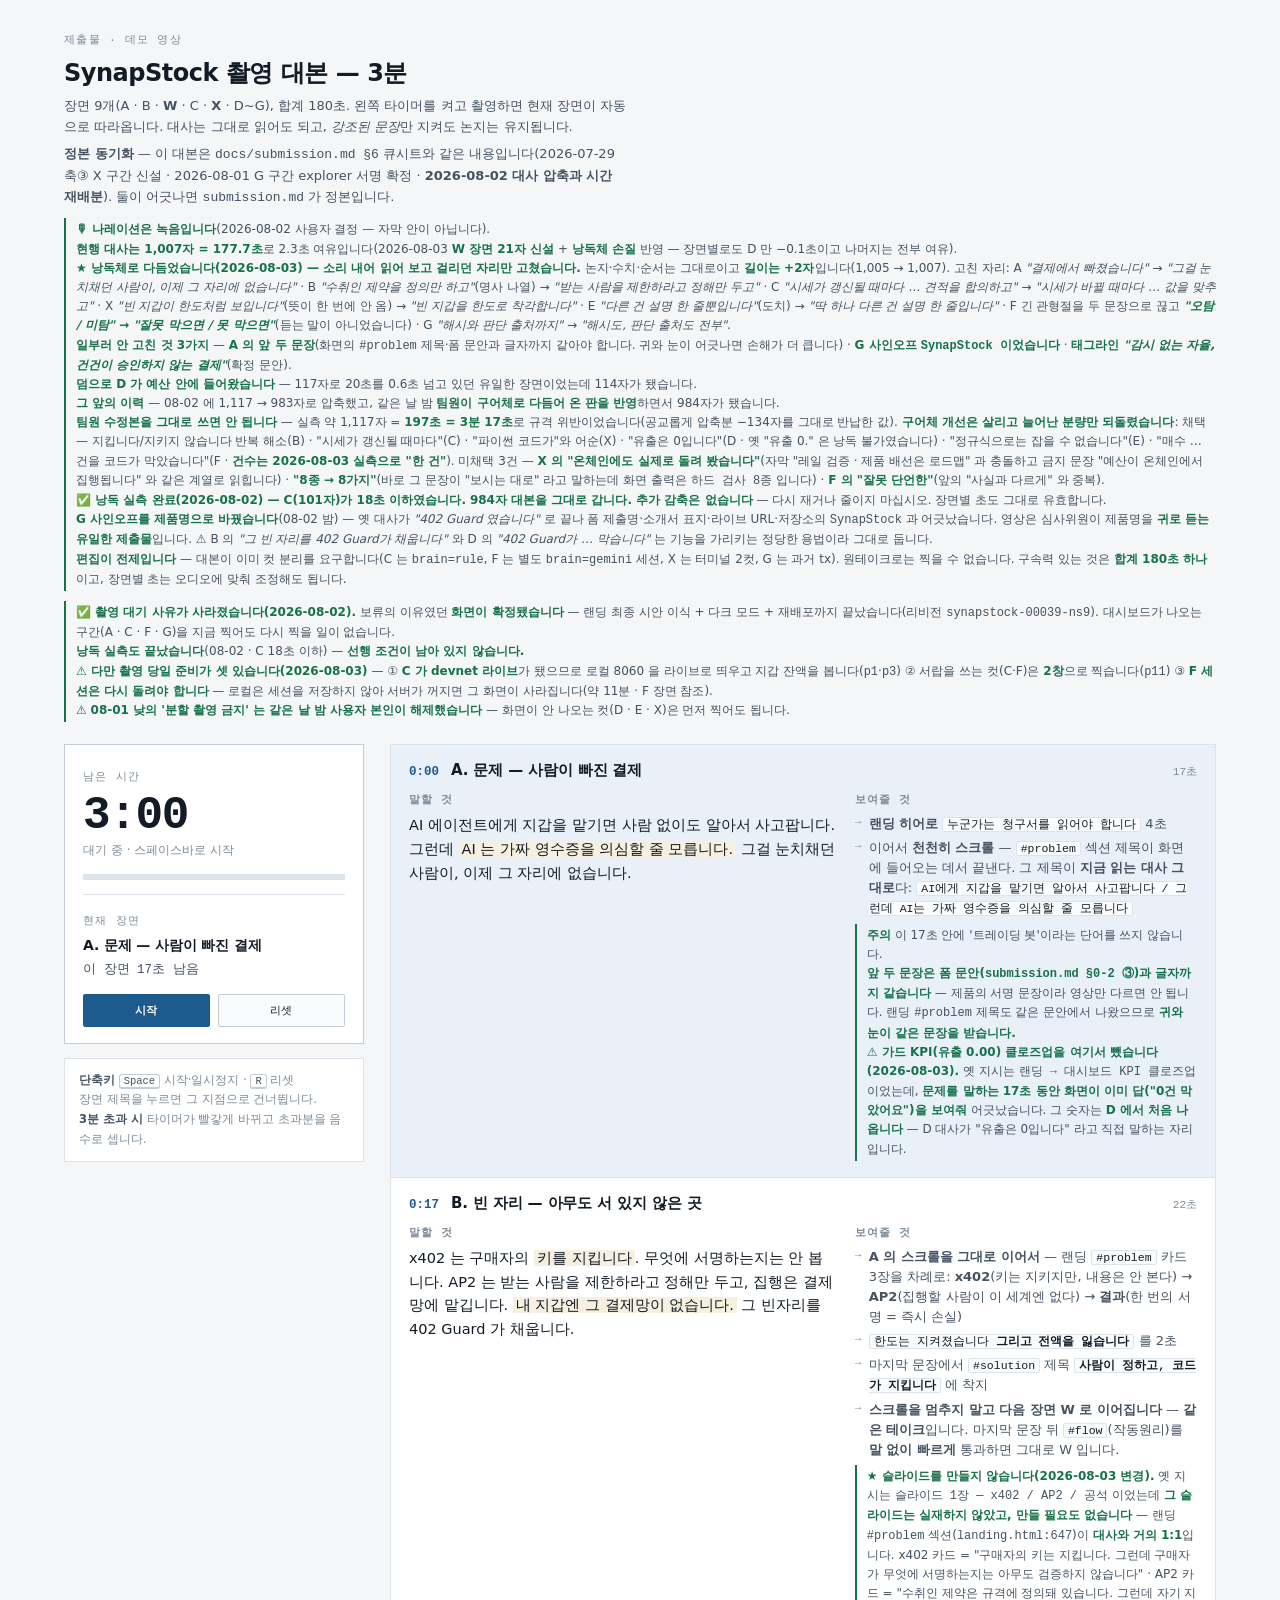
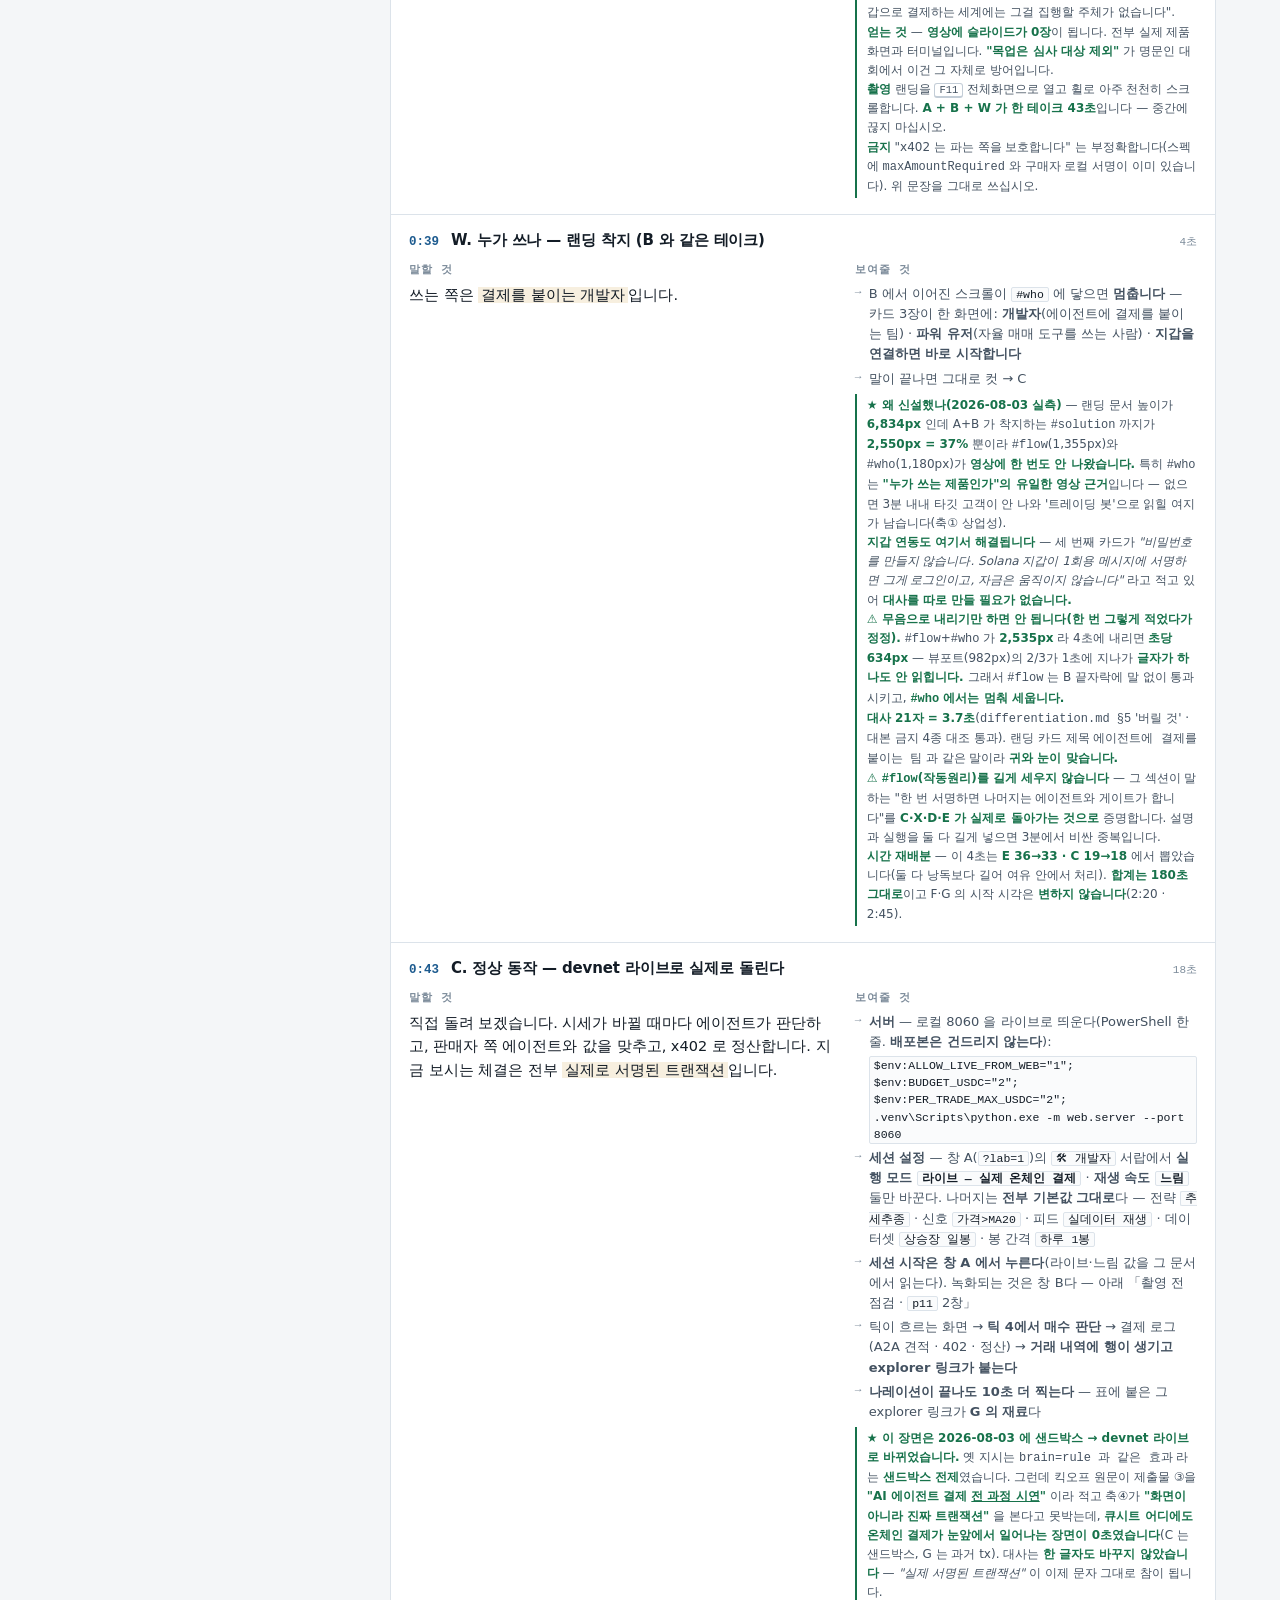
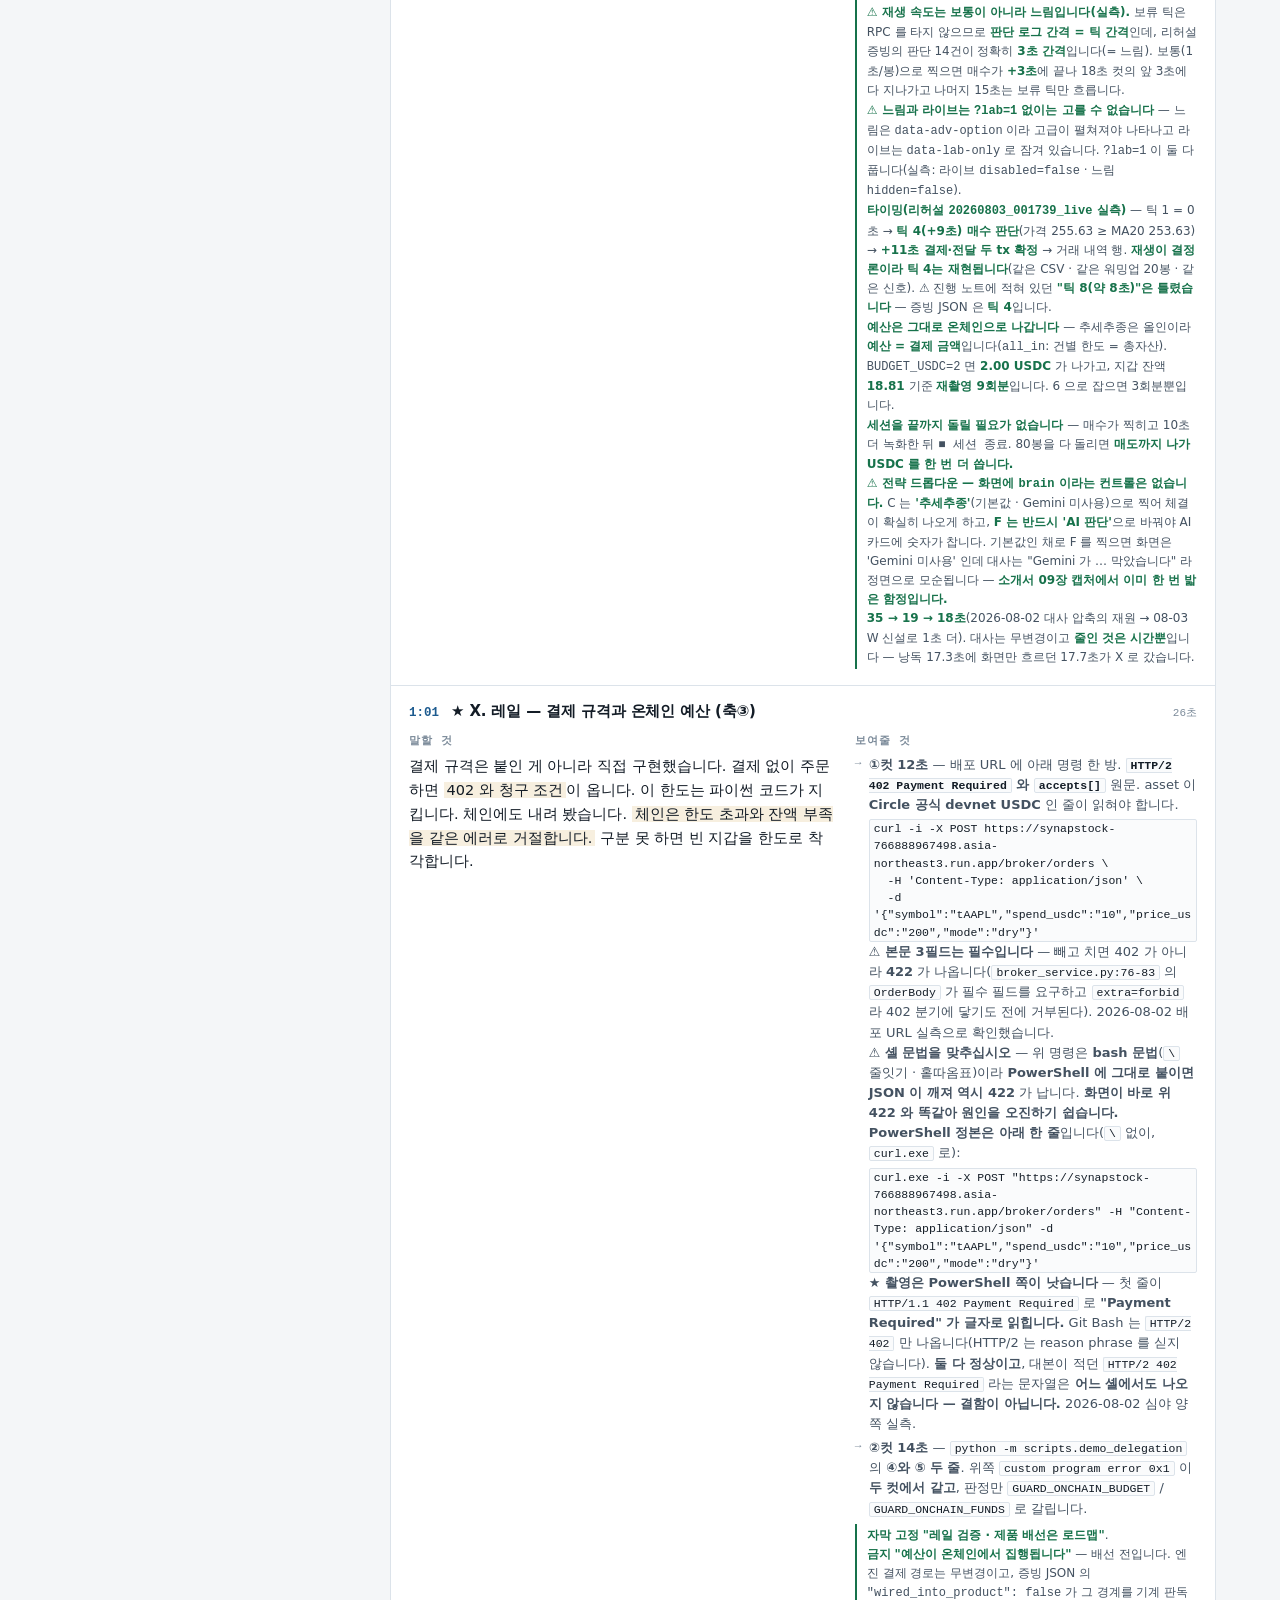
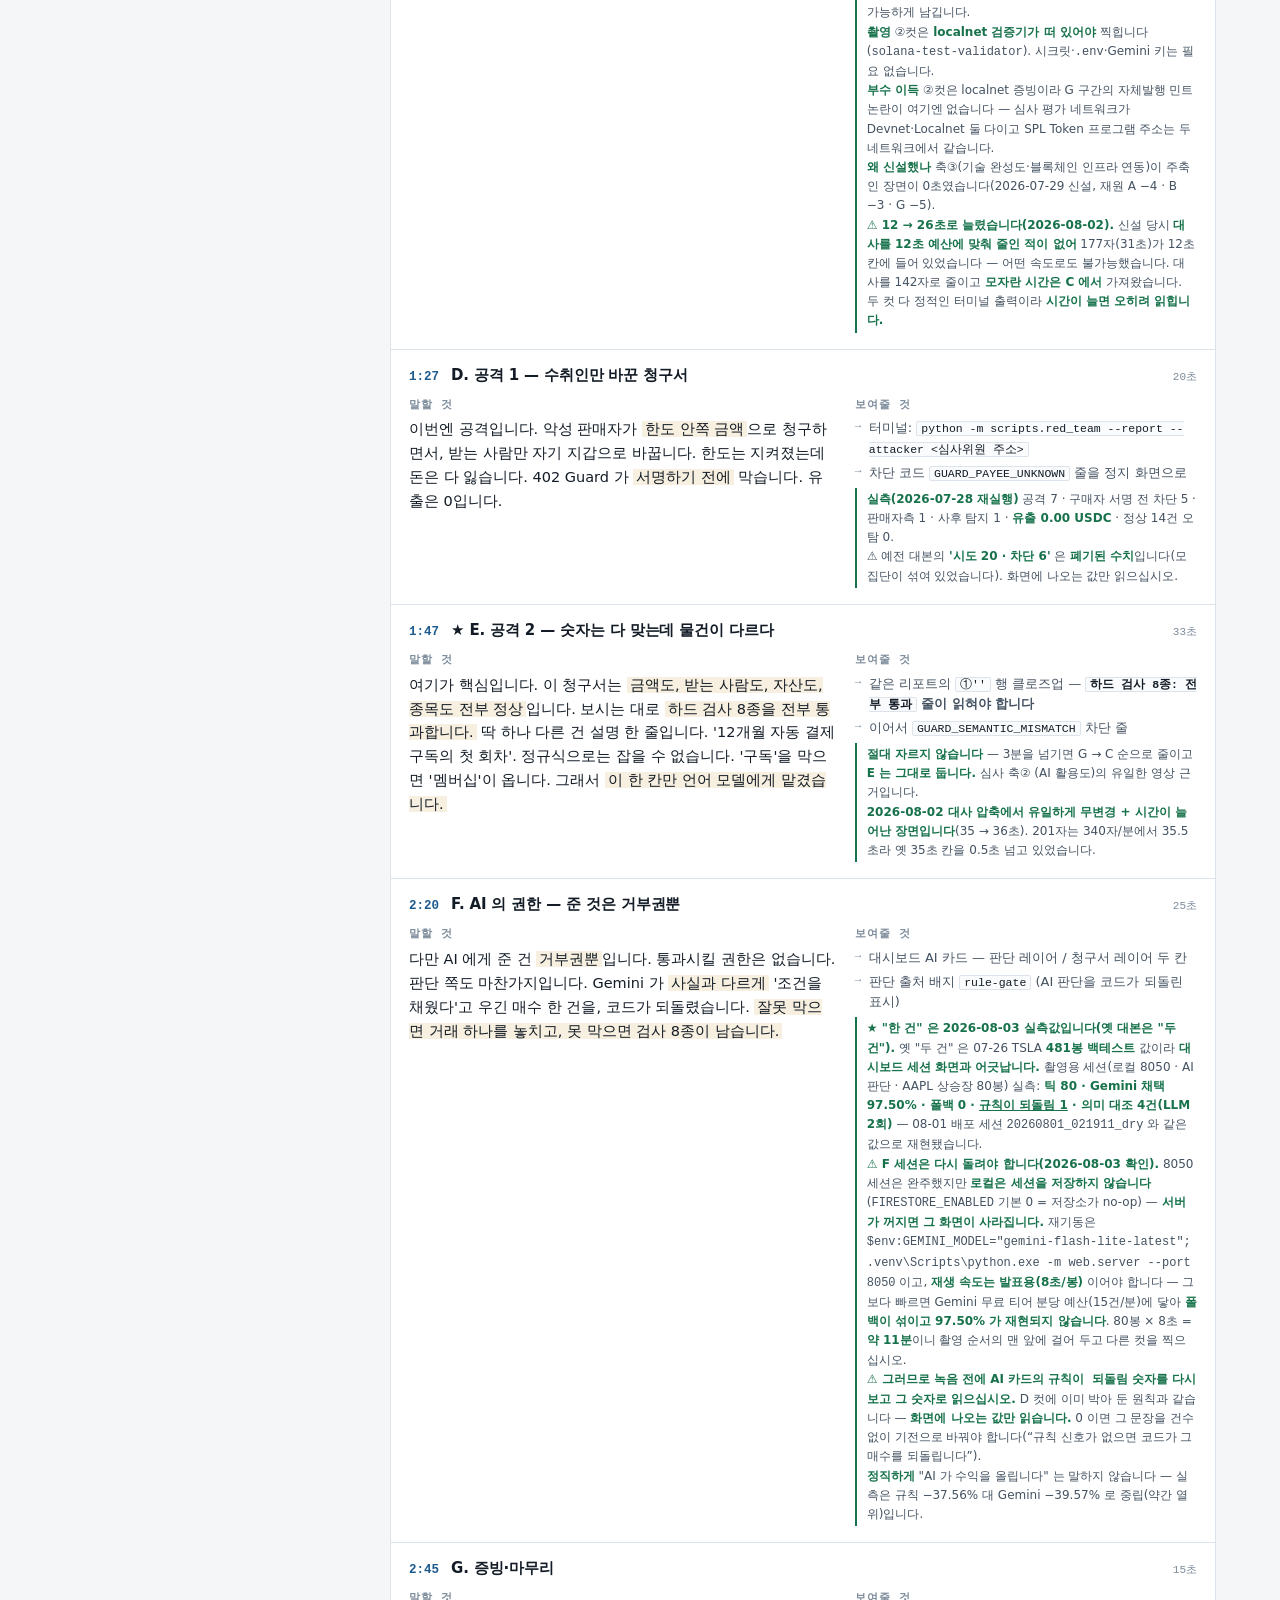
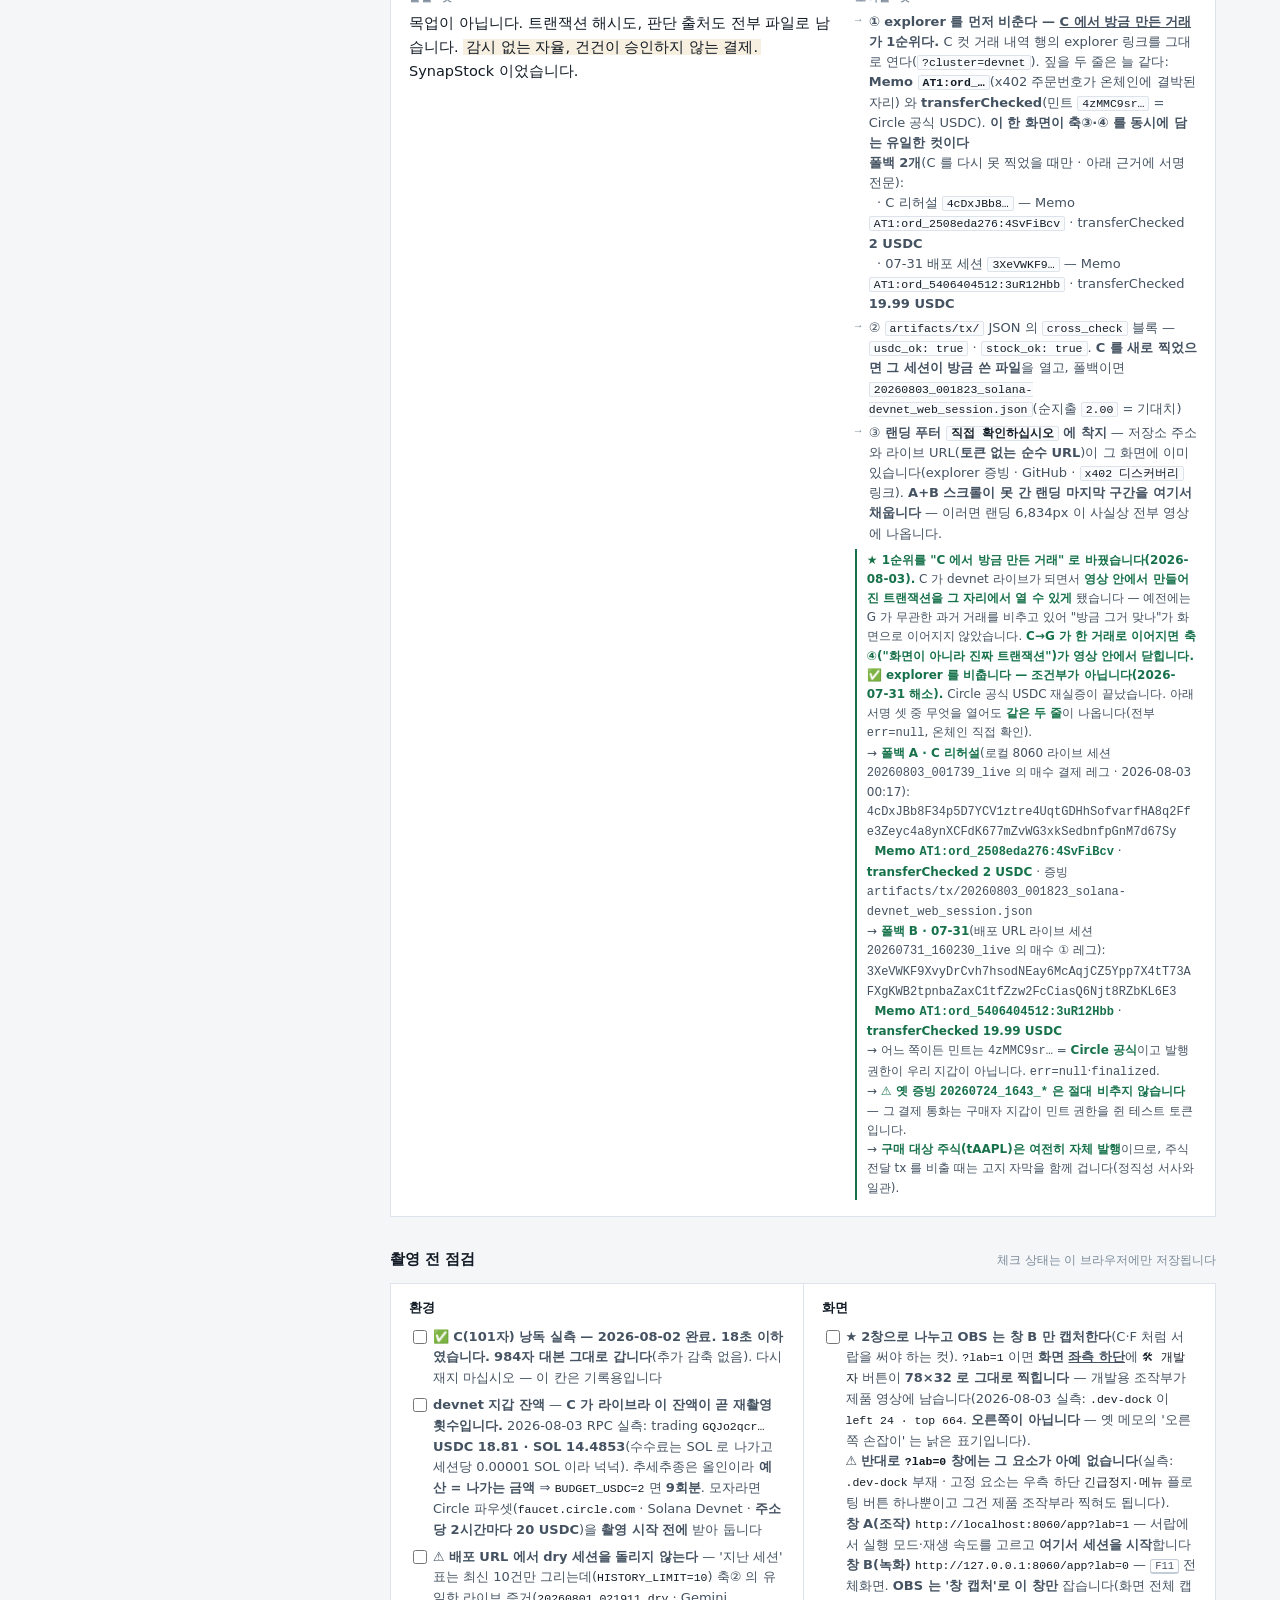
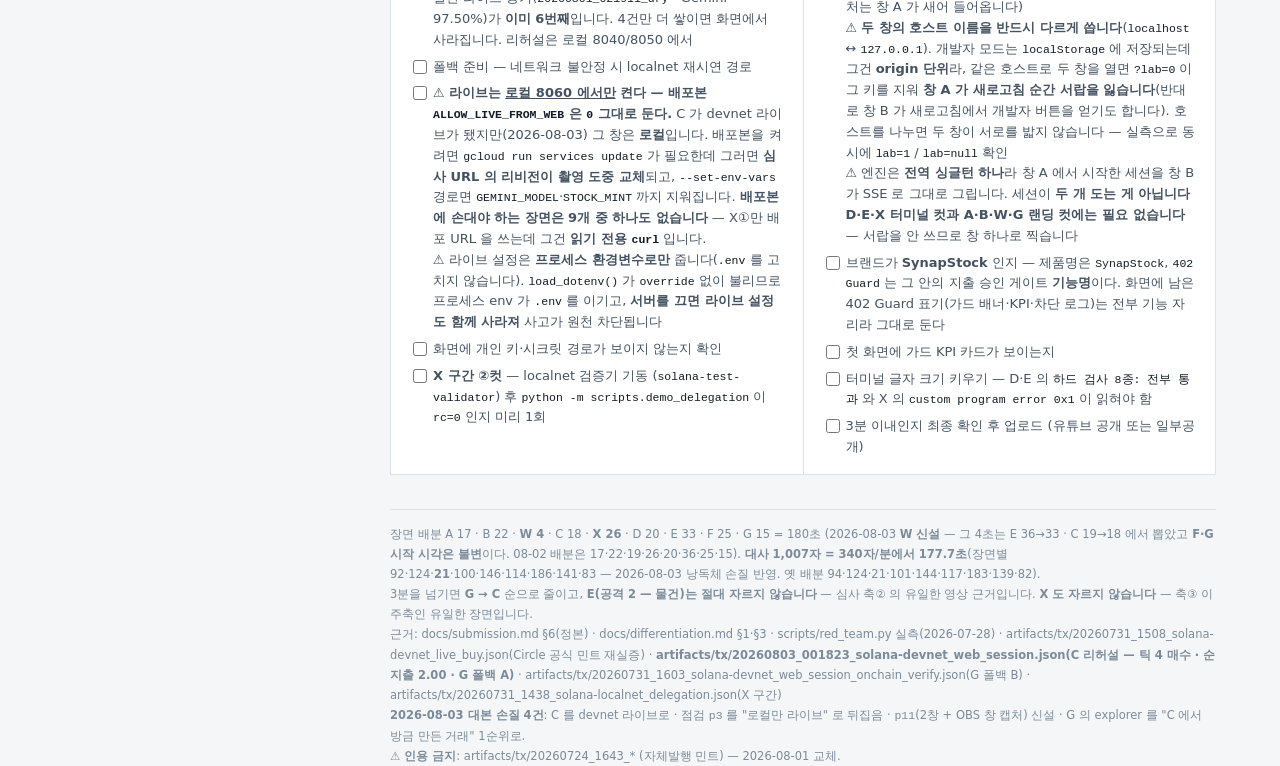
==== commit 80d10e55: "docs(demo): p11 의 개발자 버튼 위치가 틀렸다 — 오른쪽이 아니라 좌측 하단 사용자가 "로컬호스트 좌측 하단에 개발자 서랍이 있다"고 지적해 실측했다. 현행 빌드는 ." ====
--- a/docs/artifacts/demo_script.html
+++ b/docs/artifacts/demo_script.html
@@ -599,7 +599,8 @@
           <div class="prep-cell">
             <h3>화면</h3>
             <ul>
-              <li><input type="checkbox" id="p11"><label for="p11">★ <b>2창으로 나누고 OBS 는 창 B 만 캡처한다</b>(C·F 처럼 서랍을 써야 하는 컷). <code>?lab=1</code> 이면 화면 오른쪽에 <code>🛠 개발자</code> 버튼이 <b>78×32 실측 크기로 그대로 찍힙니다</b> — 개발용 조작부가 제품 영상에 남습니다.<br>
+              <li><input type="checkbox" id="p11"><label for="p11">★ <b>2창으로 나누고 OBS 는 창 B 만 캡처한다</b>(C·F 처럼 서랍을 써야 하는 컷). <code>?lab=1</code> 이면 <b>화면 <ins>좌측 하단</ins></b>에 <code>🛠 개발자</code> 버튼이 <b>78×32 로 그대로 찍힙니다</b> — 개발용 조작부가 제품 영상에 남습니다(2026-08-03 실측: <code>.dev-dock</code> 이 <code>left 24 · top 664</code>. <b>오른쪽이 아닙니다</b> — 옛 메모의 '오른쪽 손잡이' 는 낡은 표기입니다).<br>
+              ⚠ <b>반대로 <code>?lab=0</code> 창에는 그 요소가 아예 없습니다</b>(실측: <code>.dev-dock</code> 부재 · 고정 요소는 우측 하단 <code>긴급정지·메뉴</code> 플로팅 버튼 하나뿐이고 그건 제품 조작부라 찍혀도 됩니다).<br>
               <b>창 A(조작)</b> <code>http://localhost:8060/app?lab=1</code> — 서랍에서 실행 모드·재생 속도를 고르고 <b>여기서 세션을 시작</b>합니다<br>
               <b>창 B(녹화)</b> <code>http://127.0.0.1:8060/app?lab=0</code> — <kbd>F11</kbd> 전체화면. <b>OBS 는 '창 캡처'로 이 창만</b> 잡습니다(화면 전체 캡처는 창 A 가 새어 들어옵니다)<br>
               ⚠ <b>두 창의 호스트 이름을 반드시 다르게 씁니다</b>(<code>localhost</code> ↔ <code>127.0.0.1</code>). 개발자 모드는 <code>localStorage</code> 에 저장되는데 그건 <b>origin 단위</b>라, 같은 호스트로 두 창을 열면 <code>?lab=0</code> 이 그 키를 지워 <b>창 A 가 새로고침 순간 서랍을 잃습니다</b>(반대로 창 B 가 새로고침에서 개발자 버튼을 얻기도 합니다). 호스트를 나누면 두 창이 서로를 밟지 않습니다 — 실측으로 동시에 <code>lab=1</code> / <code>lab=null</code> 확인<br>
